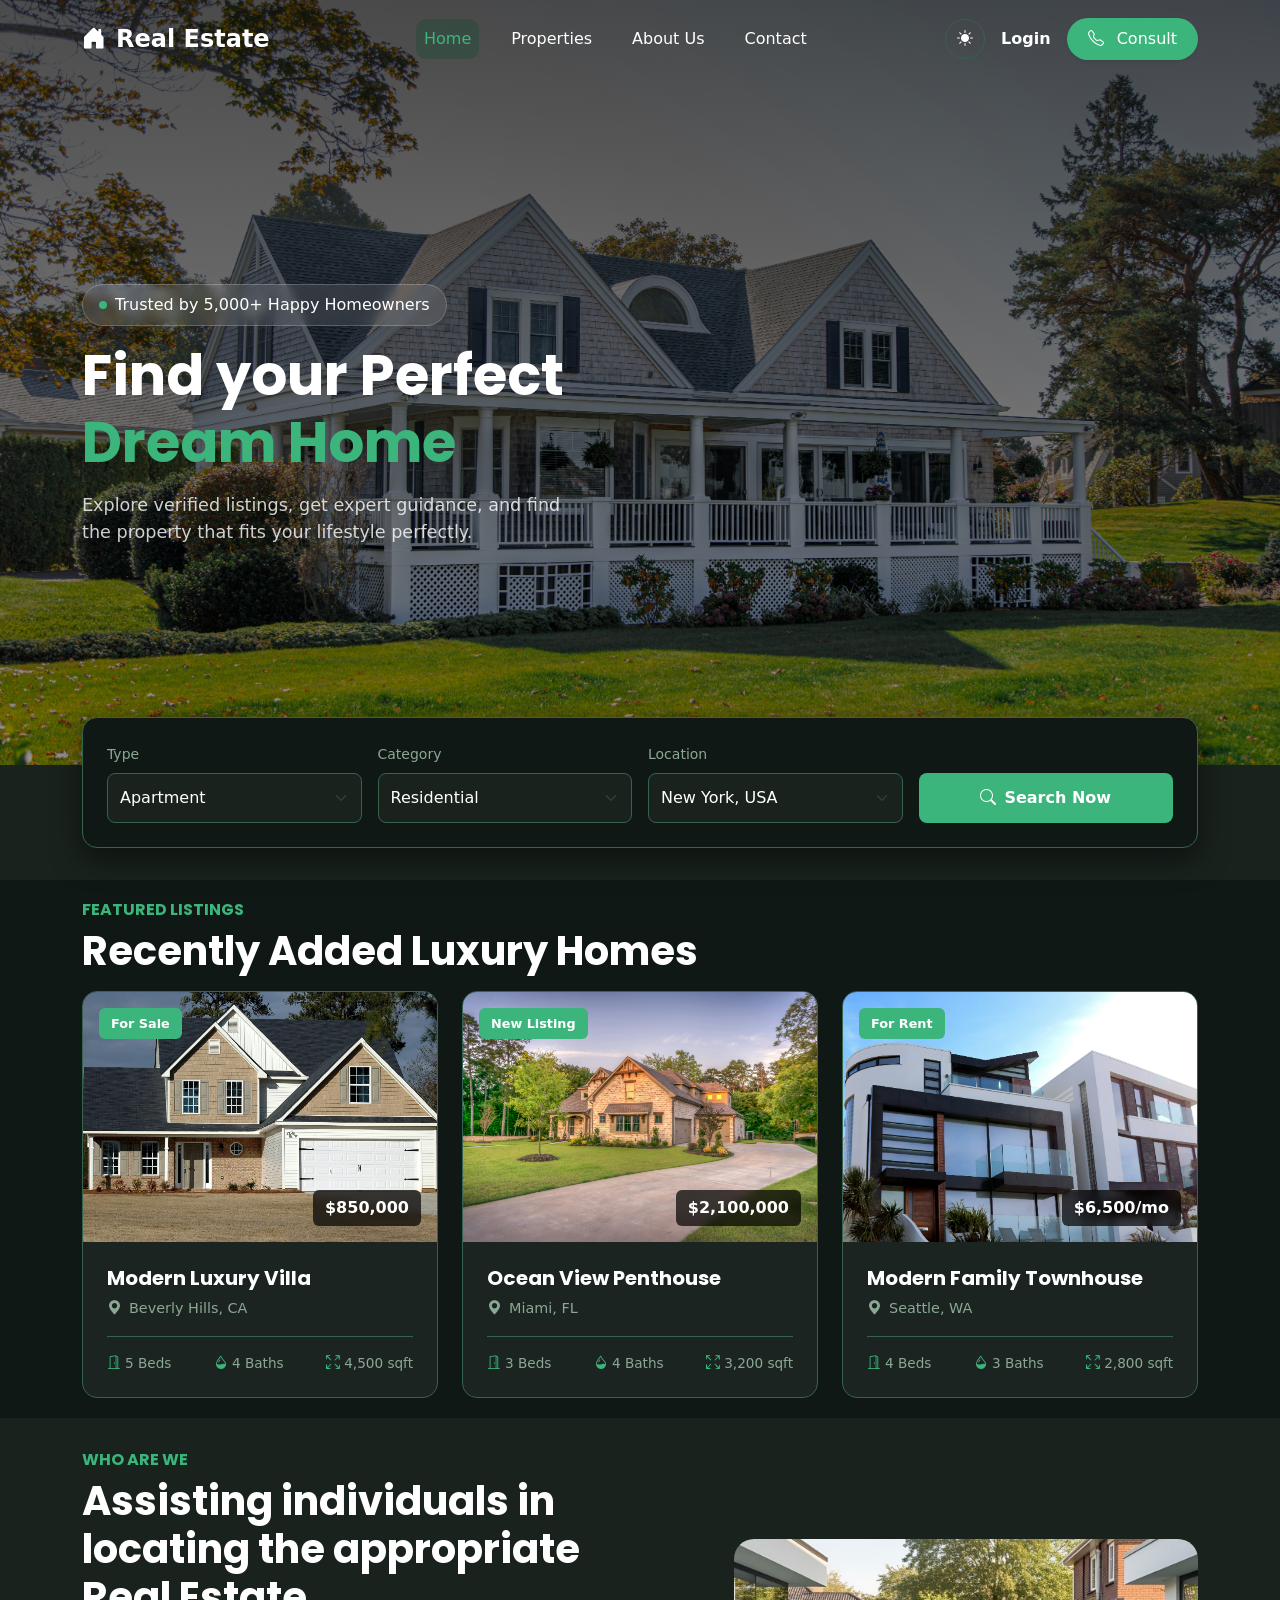
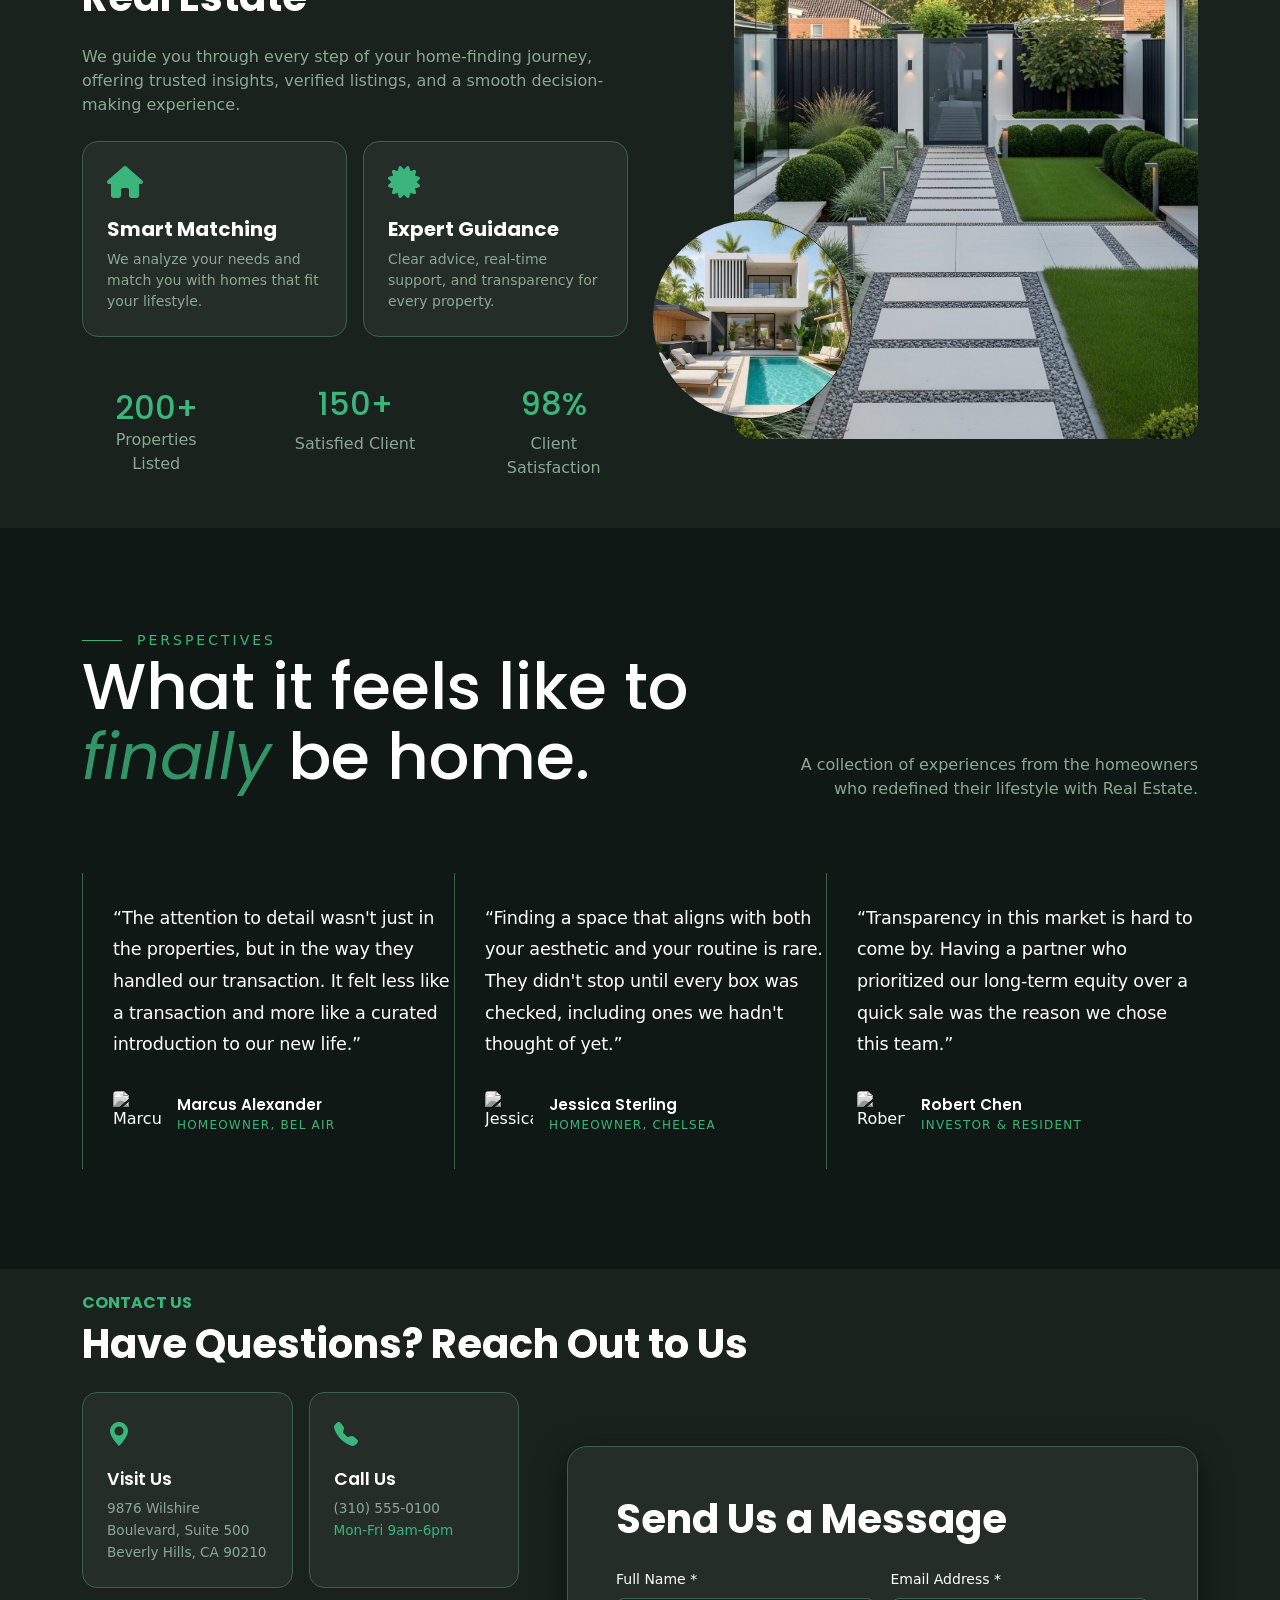
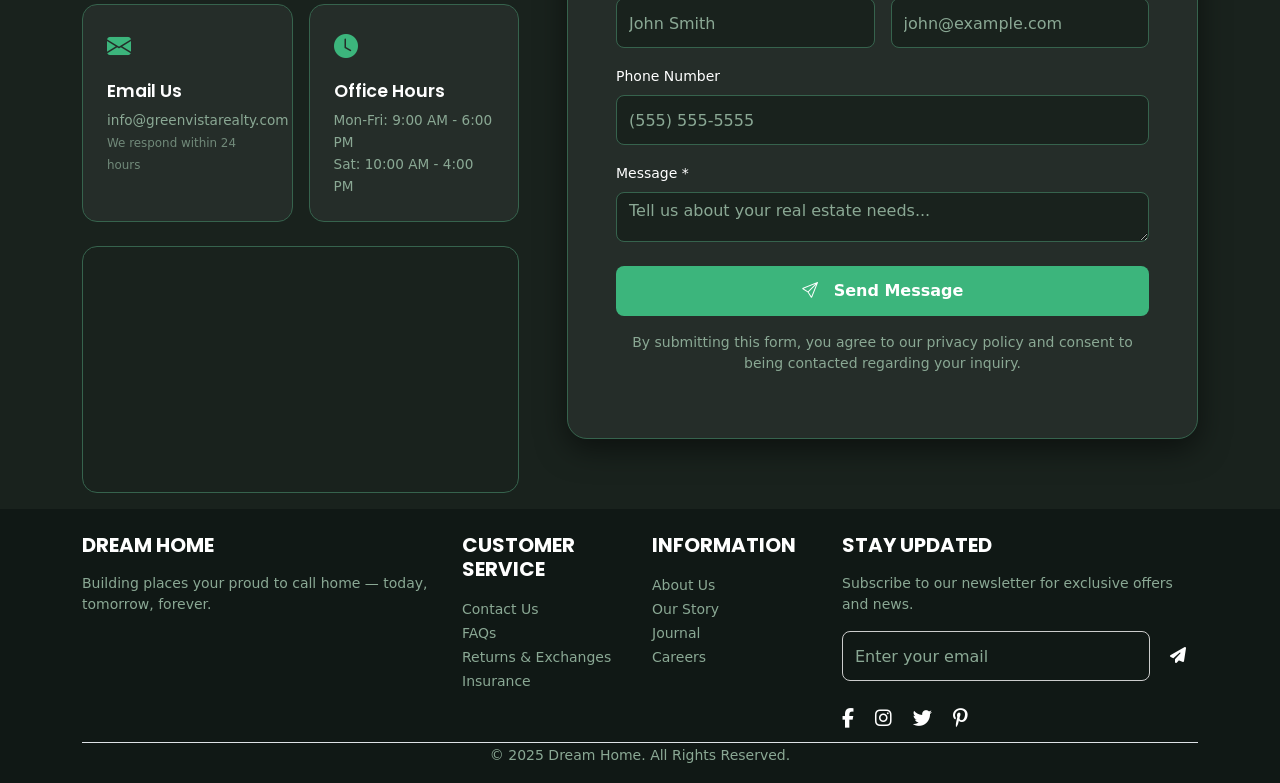
==== index.html @ 1fabff98 "Initital commit" ====
<!DOCTYPE html>
<html lang="en">

<head>
    <meta charset="UTF-8">
    <meta name="viewport" content="width=device-width, initial-scale=1.0">
    <title>Dream Home - Find Your Perfect Place</title>

    <!-- Bootstrap CSS -->
    <link href="https://cdn.jsdelivr.net/npm/bootstrap@5.3.2/dist/css/bootstrap.min.css" rel="stylesheet">
    <!-- Bootstrap Icons -->
    <link rel="stylesheet" href="https://cdn.jsdelivr.net/npm/bootstrap-icons@1.11.1/font/bootstrap-icons.css">
    <!-- Google Fonts -->
    <link href="https://fonts.googleapis.com/css2?family=Poppins:wght@300;400;500;600;700&display=swap"
        rel="stylesheet">
    <!-- Font Awesome -->
    <link rel="stylesheet" href="https://cdnjs.cloudflare.com/ajax/libs/font-awesome/6.4.0/css/all.min.css">
    <link rel="stylesheet" href="public/css/style.css">
</head>

<body data-theme="dark">

    <!-- Header / Navbar -->
    <header>
        <nav class="navbar navbar-expand-lg fixed-top" id="navbar">
            <div class="container">
                <a class="navbar-brand d-flex align-items-center" href="#">
                    <i class="bi bi-house-door-fill"></i> Real Estate
                </a>

                <!-- Mobile Toggle for Menu -->
                <button class="navbar-toggler" type="button" data-bs-toggle="collapse" data-bs-target="#navContent">
                    <span class="navbar-toggler-icon"></span>
                </button>

                <div class="collapse navbar-collapse" id="navContent">
                    <ul class="navbar-nav mx-auto mb-2 mb-lg-0 gap-lg-4">
                        <li class="nav-item"><a class="nav-link active" href="#">Home</a></li>
                        <li class="nav-item"><a class="nav-link" href="#">Properties</a></li>
                        <li class="nav-item"><a class="nav-link" href="#">About Us</a></li>
                        <li class="nav-item"><a class="nav-link" href="#">Contact</a></li>
                    </ul>

                    <div class="d-flex align-items-center gap-3 flex-column flex-lg-row mt-3 mt-lg-0">
                        <!-- Theme Toggle Button -->
                        <button class="theme-toggle-btn" id="themeToggle" title="Toggle Light/Dark Mode">
                            <i class="bi bi-sun-fill"></i>
                        </button>

                        <a href="#" class="nav-link fw-bold">Login</a>
                        <a href="#" class="btn btn-consult shadow-sm">
                            <i class="bi bi-telephone me-2"></i> Consult
                        </a>
                    </div>
                </div>
            </div>
        </nav>
    </header>

    <main>
        <!-- Hero Section -->
        <section class="hero-section">
            <div class="hero-bg"></div>
            <div class="hero-overlay"></div>

            <div class="container hero-content">
                <div class="col-lg-8">
                    <div class="trust-badge">
                        <span class="trust-dot"></span> Trusted by 5,000+ Happy Homeowners
                    </div>
                    <h1 class="hero-title mb-3">Find your Perfect <br><span>Dream Home</span></h1>
                    <p class="hero-desc">
                        Explore verified listings, get expert guidance, and find the property that fits your lifestyle
                        perfectly.
                    </p>
                </div>
            </div>
        </section>

        <!-- Search Form (Overlapping) -->
        <section class="search-container">
            <div class="container">
                <form class="hero-form" action="#">
                    <div class="row g-3 align-items-end">
                        <div class="col-12 col-md-3">
                            <label class="form-label text-muted-custom small">Type</label>
                            <select class="form-select">
                                <option selected>Apartment</option>
                                <option value="1">Villa</option>
                                <option value="2">Office</option>
                            </select>
                        </div>
                        <div class="col-12 col-md-3">
                            <label class="form-label text-muted-custom small">Category</label>
                            <select class="form-select">
                                <option selected>Residential</option>
                                <option value="1">Commercial</option>
                                <option value="2">Industrial</option>
                            </select>
                        </div>
                        <div class="col-12 col-md-3">
                            <label class="form-label text-muted-custom small">Location</label>
                            <select class="form-select">
                                <option selected>New York, USA</option>
                                <option value="1">London, UK</option>
                                <option value="2">Berlin, DE</option>
                            </select>
                        </div>
                        <div class="col-12 col-md-3">
                            <button type="button" class="btn-search">
                                <i class="bi bi-search"></i> Search Now
                            </button>
                        </div>
                    </div>
                </form>
            </div>
        </section>

        <!-- Feature Property Section (EDITED) -->
        <section class="feature-property">
            <div class="container">
                <!-- Section Header -->
                <div class="text-start mb-3">
                    <h6 class="text-primary-custom text-uppercase letter-spacing-2 fw-bold">Featured Listings</h6>
                    <h2 class="display-6 fw-bold">Recently Added Luxury Homes</h2>
                </div>
                <div class="row g-4 justify-content-center">
                    <!-- Card 1: Modern Luxury Villa (Changed to col-lg-4 col-md-6) -->
                    <div class="col-lg-4 col-md-6 fprop-card">
                        <div class="card property-card border-0">
                            <div class="card-image-wrapper">
                                <!-- Used Bootstrap positioning utilities -->
                                <span class="badge-custom position-absolute top-0 start-0 m-3">For Sale</span>
                                <span class="badge-price position-absolute bottom-0 end-0 m-3">$850,000</span>
                                <img src="public/images/feat-prop-3.jpg" alt="Modern Luxury Villa">
                            </div>

                            <div class="card-body p-4">
                                <h5 class="card-title mb-2">Modern Luxury Villa</h5>
                                <p class="card-location mb-3 d-flex align-items-center">
                                    <i class="bi bi-geo-alt-fill me-2"></i> Beverly Hills, CA
                                </p>

                                <!-- Features Row using Bootstrap Flex utilities -->
                                <div class="card-features d-flex justify-content-between pt-3 feature-border">
                                    <div class="feature-item d-flex align-items-center">
                                        <i class="bi bi-door-open"></i> 5 Beds
                                    </div>
                                    <div class="feature-item d-flex align-items-center">
                                        <i class="bi bi-droplet-half"></i> 4 Baths
                                    </div>
                                    <div class="feature-item d-flex align-items-center">
                                        <i class="bi bi-arrows-fullscreen"></i> 4,500 sqft
                                    </div>
                                </div>
                            </div>
                        </div>
                    </div>

                    <!-- Card 2: Ocean View Penthouse (New Card) -->
                    <div class="col-lg-4 col-md-6 fprop-card">
                        <div class="card property-card border-0">
                            <div class="card-image-wrapper">
                                <span class="badge-custom position-absolute top-0 start-0 m-3">New Listing</span>
                                <span class="badge-price position-absolute bottom-0 end-0 m-3">$2,100,000</span>
                                <img src="public/images/feat-prop-2.jpg" alt="Downtown Penthouse">
                            </div>

                            <div class="card-body p-4">
                                <h5 class="card-title mb-2">Ocean View Penthouse</h5>
                                <p class="card-location mb-3 d-flex align-items-center">
                                    <i class="bi bi-geo-alt-fill me-2"></i> Miami, FL
                                </p>

                                <div class="card-features d-flex justify-content-between pt-3 feature-border">
                                    <div class="feature-item d-flex align-items-center">
                                        <i class="bi bi-door-open"></i> 3 Beds
                                    </div>
                                    <div class="feature-item d-flex align-items-center">
                                        <i class="bi bi-droplet-half"></i> 4 Baths
                                    </div>
                                    <div class="feature-item d-flex align-items-center">
                                        <i class="bi bi-arrows-fullscreen"></i> 3,200 sqft
                                    </div>
                                </div>
                            </div>
                        </div>
                    </div>

                    <!-- Card 3: Modern Family Townhouse (New Card) -->
                    <div class="col-lg-4 col-md-6 fprop-card">
                        <div class="card property-card border-0">
                            <div class="card-image-wrapper">
                                <span class="badge-custom position-absolute top-0 start-0 m-3">For Rent</span>
                                <span class="badge-price position-absolute bottom-0 end-0 m-3">$6,500/mo</span>
                                <img src="public/images/feat-prop-1.jpg" alt="Townhouse">
                            </div>

                            <div class="card-body p-4">
                                <h5 class="card-title mb-2">Modern Family Townhouse</h5>
                                <p class="card-location mb-3 d-flex align-items-center">
                                    <i class="bi bi-geo-alt-fill me-2"></i> Seattle, WA
                                </p>

                                <div class="card-features d-flex justify-content-between pt-3 feature-border">
                                    <div class="feature-item d-flex align-items-center">
                                        <i class="bi bi-door-open"></i> 4 Beds
                                    </div>
                                    <div class="feature-item d-flex align-items-center">
                                        <i class="bi bi-droplet-half"></i> 3 Baths
                                    </div>
                                    <div class="feature-item d-flex align-items-center">
                                        <i class="bi bi-arrows-fullscreen"></i> 2,800 sqft
                                    </div>
                                </div>
                            </div>
                        </div>
                    </div>

                </div>
            </div>
        </section>

        <!-- About / Features Section -->
        <section class="about-section">
            <div class="container">
                <div class="row align-items-center gy-0 ">

                    <!-- Text Content -->
                    <div class="col-lg-6">
                        <h6 class="text-primary-custom text-uppercase letter-spacing-2 fw-bold">Who are we</h6>
                        <h2 class="display-6 fw-bold mb-4">Assisting individuals in locating the appropriate Real Estate
                        </h2>
                        <p class="text-muted-custom mb-4">
                            We guide you through every step of your home-finding journey, offering trusted insights,
                            verified listings, and a smooth decision-making experience.
                        </p>

                        <div class="row g-3">
                            <div class="col-md-6">
                                <div class="feature-box">
                                    <div class="icon-box"><i class="fas fa-home fa-2x"></i></div>
                                    <h5 class="fw-bold mb-2">Smart Matching</h5>
                                    <p class="small text-muted-custom mb-0">We analyze your needs and match you with
                                        homes that fit your lifestyle.</p>
                                </div>
                            </div>
                            <div class="col-md-6">
                                <div class="feature-box">
                                    <div class="icon-box"><i class="fas fa-certificate fa-2x"></i></div>
                                    <h5 class="fw-bold mb-2">Expert Guidance</h5>
                                    <p class="small text-muted-custom mb-0">Clear advice, real-time support, and
                                        transparency for every property.</p>
                                </div>
                            </div>
                        </div>
                        <div class="container">
                            <div class="row gap-0 gap-md-5 justify-content-between px-2 my-5">
                                <div class="col-3 count justify-content-center d-flex align-items-center flex-column ">
                                   <h2 class="m-0 counter counter-1" data-bs-start="0" data-bs-end="500" data-bs-sign="+">
                                        500+
                                    </h2>
                                    <span class="text-muted-custom text-center">Properties Listed</span>
                                </div>
                                <div class="col-3 count p-3 d-flex align-items-center flex-column ">
                                     <h2 class="counter" data-bs-start="0" data-bs-end="150" data-bs-sign="+">
                                        150+
                                    </h2>
                                    <span class="text-muted-custom text-center">Satisfied Client</span>
                                </div>
                                <div class="col-3 count p-3 d-flex align-items-center flex-column ">
                                    <h2  class="counter" data-bs-start="0" data-bs-end="98" data-bs-sign="%">
                                        98%
                                    </h2>
                                    <span class="text-muted-custom text-center">Client Satisfaction</span>
                                </div>

                            </div>

                        </div>
                    </div>

                    <!-- Image Composition -->
                    <div class="col-lg-6">
                        <div class="image-stack">
                            <!-- Using Unsplash placeholders -->
                            <div class="img-blob-1">
                                <img src="public/images/about-us-3.png" class="img-cover" alt="Modern House">
                            </div>
                            <div class="img-blob-2">
                                <img src="public/images/about-us-2.png" class="img-cover" alt="Real Estate Agent">
                            </div>
                        </div>
                    </div>

                </div>
            </div>
        </section>
      <section class="testimonial-section">
    <div class="container">
        <div class="row align-items-end mb-5">
            <div class="col-lg-7">
                <span class="text-uppercase small fw-medium text-primary-custom" style="letter-spacing: 3px;">
                    <span class="section-line"></span>Perspectives
                </span>
                <h2 class="editorial-title">What it feels like to <br><i style="font-weight: normal; opacity: 0.8;">finally</i> be home.</h2>
            </div>
            <div class="col-lg-5 text-lg-end">
                <p class="text-muted-custom mb-4" style="max-width: 400px; margin-left: auto;">
                    A collection of experiences from the homeowners who redefined their lifestyle with Real Estate.
                </p>
            </div>
        </div>

        <div class="row g-0">
            <div class="col-lg-4">
                <div class="sleek-card">
                    <p class="quote-content">
                        “The attention to detail wasn't just in the properties, but in the way they handled our transaction. It felt less like a transaction and more like a curated introduction to our new life.”
                    </p>
                    <div class="author-wrap">
                        <img src="https://images.unsplash.com/photo-1507003211169-0a1dd7228f2d?q=80&w=100&h=100&fit=crop" class="author-img" alt="Marcus">
                        <div>
                            <h6 class="author-name">Marcus Alexander</h6>
                            <span class="author-label">Homeowner, Bel Air</span>
                        </div>
                    </div>
                </div>
            </div>

            <div class="col-lg-4">
                <div class="sleek-card">
                    <p class="quote-content">
                        “Finding a space that aligns with both your aesthetic and your routine is rare. They didn't stop until every box was checked, including ones we hadn't thought of yet.”
                    </p>
                    <div class="author-wrap">
                        <img src="https://images.unsplash.com/photo-1494790108377-be9c29b29330?q=80&w=100&h=100&fit=crop" class="author-img" alt="Jessica">
                        <div>
                            <h6 class="author-name">Jessica Sterling</h6>
                            <span class="author-label">Homeowner, Chelsea</span>
                        </div>
                    </div>
                </div>
            </div>

            <div class="col-lg-4">
                <div class="sleek-card">
                    <p class="quote-content">
                        “Transparency in this market is hard to come by. Having a partner who prioritized our long-term equity over a quick sale was the reason we chose this team.”
                    </p>
                    <div class="author-wrap">
                        <img src="https://images.unsplash.com/photo-1599566150163-29194dcaad36?q=80&w=100&h=100&fit=crop" class="author-img" alt="Robert">
                        <div>
                            <h6 class="author-name">Robert Chen</h6>
                            <span class="author-label">Investor & Resident</span>
                        </div>
                    </div>
                </div>
            </div>
        </div>

    
    </div>
    </section>
        <section class="contact-section mb-3 p-4">

            <div class="container">
                <h6 class="text-primary-custom text-uppercase letter-spacing-2 fw-bold">Contact us</h6>
                <h2 class="display-6 fw-bold mb-4">Have Questions? Reach Out to Us</h2>
                <div class="row g-5">
                    <div class="col-lg-5">
                        <div class="row g-3">
                            <div class="col-md-6">
                                <div class="contact-info-card">
                                    <i class="bi bi-geo-alt-fill"></i>
                                    <h5>Visit Us</h5>
                                    <p>9876 Wilshire Boulevard, Suite 500<br>Beverly Hills, CA 90210</p>
                                </div>
                            </div>
                            <div class="col-md-6">
                                <div class="contact-info-card">
                                    <i class="bi bi-telephone-fill"></i>
                                    <h5>Call Us</h5>
                                    <p>(310) 555-0100<br><span class="text-primary-custom">Mon-Fri 9am-6pm</span></p>
                                </div>
                            </div>
                            <div class="col-md-6">
                                <div class="contact-info-card">
                                    <i class="bi bi-envelope-fill"></i>
                                    <h5>Email Us</h5>
                                    <p>info@greenvistarealty.com<br><span class="small opacity-75">We respond within 24
                                            hours</span></p>
                                </div>
                            </div>
                            <div class="col-md-6">
                                <div class="contact-info-card">
                                    <i class="bi bi-clock-fill"></i>
                                    <h5>Office Hours</h5>
                                    <p>Mon-Fri: 9:00 AM - 6:00 PM<br>Sat: 10:00 AM - 4:00 PM</p>
                                </div>
                            </div>
                        </div>

                        <!-- FIX: Prevent map overflow on all screens -->
                        <div class="map-wrapper mt-4">
                            <div class="ratio ratio-16x9 map-ratio">
                                <iframe
                                    src="https://www.google.com/maps/embed?pb=!1m18!1m12!1m3!1d3447.4929947820883!2d71.47017897440747!3d30.223014874834096!2m3!1f0!2f0!3f0!3m2!1i1024!2i768!4f13.1!3m3!1m2!1s0x393b33854e735d97%3A0xac35e804dff3bf59!2sDevelopers%20Point%20(Pvt)%20Ltd!5e0!3m2!1sen!2s!4v1769175404698!5m2!1sen!2s"
                                    loading="lazy" referrerpolicy="no-referrer-when-downgrade" allowfullscreen>
                                </iframe>
                            </div>
                        </div>
                    </div>

                    <div class="col-lg-7 align-self-center">
                        <div class="contact-form-wrapper p-4 p-md-5">
                            <h2 class="display-6 fw-bold mb-4">Send Us a Message</h2>
                            <form>
                                <div class="row g-3">
                                    <div class="col-md-6">
                                        <label class="form-label small">Full Name *</label>
                                        <input type="text" class="form-control" placeholder="John Smith">
                                    </div>
                                    <div class="col-md-6">
                                        <label class="form-label small">Email Address *</label>
                                        <input type="email" class="form-control" placeholder="john@example.com">
                                    </div>
                                    <div class="col-12">
                                        <label class="form-label small">Phone Number</label>
                                        <input type="tel" class="form-control" placeholder="(555) 555-5555">
                                    </div>
                                    <div class="col-12">
                                        <label class="form-label small">Message *</label>
                                        <textarea class="form-control" rows="5"
                                            placeholder="Tell us about your real estate needs..."></textarea>
                                    </div>
                                    <div class="col-12 mt-4">
                                        <button type="submit" class="btn btn-search w-100 py-3">
                                            <i class="bi bi-send me-2"></i> Send Message
                                        </button>
                                        <p class="small text-muted-custom mt-3 text-center">
                                            By submitting this form, you agree to our privacy policy and consent to
                                            being contacted regarding your inquiry.
                                        </p>
                                    </div>
                                </div>
                            </form>
                        </div>
                    </div>
                </div>
            </div>
        </section>



    </main>
    <footer class="footer pb-3">
        <div class="container">
            <div class="row g-4">
                <div class="col-lg-4">
                    <h5 class="text-uppercase fw-bold mb-3">Dream Home</h5>
                    <p class="small text-muted-custom">Building places your proud to call home — today, tomorrow,
                        forever.</p>
                </div>
                <div class="col-lg-2 col-md-4">
                    <h5 class="text-uppercase fw-bold mb-3">Customer Service</h5>
                    <ul class="list-unstyled">
                        <li><a href="#" class="text-muted-custom text-decoration-none small">Contact Us</a></li>
                        <li><a href="#" class="text-muted-custom text-decoration-none small">FAQs</a></li>
                        <li><a href="#" class="text-muted-custom text-decoration-none small">Returns & Exchanges</a>
                        </li>
                        <li><a href="#" class="text-muted-custom text-decoration-none small">Insurance</a></li>
                    </ul>
                </div>
                <div class="col-lg-2 col-md-4">
                    <h5 class="text-uppercase fw-bold mb-3">Information</h5>
                    <ul class="list-unstyled">
                        <li><a href="#" class="text-muted-custom text-decoration-none small">About Us</a></li>
                        <li><a href="#" class="text-muted-custom text-decoration-none small">Our Story</a></li>
                        <li><a href="#" class="text-muted-custom text-decoration-none small">Journal</a></li>
                        <li><a href="#" class="text-muted-custom text-decoration-none small">Careers</a></li>
                    </ul>
                </div>
                <div class="col-lg-4 col-md-4">
                    <h5 class="text-uppercase fw-bold mb-3">Stay Updated</h5>
                    <p class="small text-muted-custom">Subscribe to our newsletter for exclusive offers and news.</p>
                    <form class="newsletter-form d-flex gap-2">
                        <input type="email" class="form-control" placeholder="Enter your email" required>
                        <button type="submit" class="btn"><i class="fas fa-paper-plane"></i></button>
                    </form>
                    <div class="social-icons mt-4">
                        <a href="#" class="me-3"><i class="fab fa-facebook-f"></i></a>
                        <a href="#" class="me-3"><i class="fab fa-instagram"></i></a>
                        <a href="#" class="me-3"><i class="fab fa-twitter"></i></a>
                        <a href="#"><i class="fab fa-pinterest-p"></i></a>
                    </div>
                </div>
            </div>
            <div class="text-center  border-top mt-2">
                <span class="small text-muted-custom">&copy; 2025 Dream Home. All Rights Reserved.</span>
            </div>
        </div>
    </footer>
    <script src="public/bootstrap/js/bootstrap.bundle.min.js"></script>
</body>

</html>

</body>

<!-- JavaScript -->
<script src="https://cdn.jsdelivr.net/npm/bootstrap@5.3.2/dist/js/bootstrap.bundle.min.js"></script>
<script src="public/js/script.js"></script>
</body>

</html>
---- public/css/style.css ----
/* --- CSS VARIABLES & THEMING --- */
:root {
  /* Default (Dark Mode) Variables */
  --bg-body: #34473d;
  --bg-body: #19221d;
  --bg-nav-scroll: #101815;
  --bg-card: rgba(255, 255, 255, 0.05);
  --text-main: #ffffff;
  --text-muted: #8aa894;
  --primary: #3cb57c;
  /--primary-hover: #2a8f60;
  --border-color: #36634d;
  --form-bg: #101815;
  --form-input-bg: #19221d;
  --shadow: rgba(0, 0, 0, 0.5);
  --lightgreen: #134b3056;
  --font-family: "Poppins", sans-serif;
  --nav-color: #ffffff;
  --h1-size: 3.5rem;
  --h1-size-mobile: 2.5rem;
} /* Light Mode Variables */
[data-theme="light"] {
  --bg-body: #f4f7f6; /* --bg-nav-scroll: #ffffff; */
  --bg-card: #ffffff;
  --text-main: #19221d;
  --text-muted: #5a6e60;
  --primary: #2d8a5e; /* Darker Green for contrast on white */
  --primary-hover: #1e6341;
  --border-color: #cbd5e1;
  --form-bg: #ffffff;
  --form-input-bg: #f8f9fa;
  --shadow: rgba(0, 0, 0, 0.1);
  --nav-color: #ffffff;
  --bg-nav-scroll: #13211c;
} /* --- GLOBAL RESET & TYPOGRAPHY --- */
* {
  margin: 0;
  padding: 0;
  box-sizing: border-box;
}
body {
  /* font-family: var(--font-family); */
  background-color: var(--bg-body);
  color: var(--text-main);
  overflow-x: hidden;
  transition:
    background-color 0.3s ease,
    color 0.3s ease;
}
h1,
h2,
h3,
h4,
h5,
h6 {
  color: var(--text-main);
  font-family: var(--font-family) !important;
} /* Helper Text Colors */
h2{
  /* font-size: clamp(1.8rem, 4vw, 4rem) !important; */
}
.text-primary-custom {
  color: var(--primary);
}
.text-muted-custom {
  color: var(--text-muted);
}
.font-pop {
  font-family: var(--font-family);
} /* --- NAVBAR --- */
.navbar {
  transition: all 0.3s ease;
  padding: 1rem 0;
  z-index: 1000;
}
.navbar-brand {
  color: var(--nav-color) !important;
  font-weight: 700;
  font-size: 1.5rem;
}
.navbar-brand i {
  color: var(--nav-color);
  margin-right: 10px;
}
.nav-link {
  color: var(--nav-color) !important;
  font-weight: 500;
  transition: color 0.3s ease;
}
.nav-link:hover,
.nav-link.active {
  color: var(--primary) !important;
} /* Scrolled State */
.nav-scroll {
  background-color: var(--bg-nav-scroll);
  box-shadow: 0 2px 10px var(--shadow);
  padding: 0.5rem 0;
} /* Mobile Menu */
.navbar-toggler {
  border: none;
  background-color: var(--text-main); /* Adaptive color */
}
nav .active {
  background-color: var(--lightgreen);
  border-radius: 10px;
  color: var(
    --lightgreen
  ) !important; /* font-family: var(--fontfamily) !important; */
} /* Buttons */
.btn-consult {
  background-color: var(--primary);
  color: #fff !important;
  padding: 8px 20px;
  border-radius: 50px;
  transition: transform 0.2s;
}
.btn-consult:hover {
  transform: translateY(-2px);
  background-color: var(--primary-hover);
} /* Theme Toggle Button */
.theme-toggle-btn {
  background: transparent;
  border: 1px solid var(--border-color);
  color: var(--nav-color);
  width: 40px;
  height: 40px;
  border-radius: 50%;
  display: flex;
  align-items: center;
  justify-content: center;
  cursor: pointer;
  transition: all 0.3s ease;
}
.theme-toggle-btn:hover {
  background-color: var(--primary);
  color: white;
  border-color: var(--primary);
} /* --- HERO SECTION --- */
.hero-section {
  position: relative;
  min-height: 85vh; /* Responsive height */
  display: flex;
  flex-direction: column;
}
.hero-bg {
  position: absolute;
  top: 0;
  left: 0;
  width: 100%;
  height: 100%; /* Placeholder Image */
  background-image: url("../images/hero-bg.jpg");
  background-size: cover;
  background-position: center;
  z-index: -2;
}
.hero-overlay {
  position: absolute;
  top: 0;
  left: 0;
  width: 100%;
  height: 100%;
  background: linear-gradient(rgba(0, 0, 0, 0.7), rgba(0, 0, 0, 0.4));
  z-index: -1;
}
.hero-content {
  flex-grow: 1;
  display: flex;
  flex-direction: column;
  justify-content: center;
  padding-top: 80px; /* Space for navbar */
}
.trust-badge {
  background: rgba(255, 255, 255, 0.1);
  backdrop-filter: blur(5px);
  border: 1px solid rgba(255, 255, 255, 0.2);
  padding: 8px 16px;
  border-radius: 30px;
  display: inline-flex;
  align-items: center;
  color: #fff; /* Always white on hero image */
  margin-bottom: 1rem;
}
.trust-dot {
  width: 8px;
  height: 8px;
  background-color: var(--primary);
  border-radius: 50%;
  margin-right: 8px;
}
.hero-title {
  font-size: var(--h1-size);
  font-weight: 700;
  line-height: 1.2;
  color: #fff; /* Always white on hero image */
}
.hero-title span {
  color: var(--primary);
}
.hero-desc {
  color: rgba(255, 255, 255, 0.8);
  font-size: 1.1rem;
  max-width: 500px;
} /* --- SEARCH FORM --- */ /* Pulled up to overlap hero */
.search-container {
  position: relative;
  margin-top: -3rem; /* Overlap effect */
  z-index: 10;
  padding-bottom: 2rem;
}
.hero-form {
  background-color: var(--form-bg);
  padding: 1.5rem;
  border-radius: 15px;
  box-shadow: 0 10px 30px var(--shadow);
  border: 1px solid var(--border-color);
  transition: background-color 0.3s ease;
}
.form-select,
.form-control {
  background-color: var(--form-input-bg);
  border: 1px solid var(--border-color);
  color: var(--text-main);
  height: 50px;
  border-radius: 8px;
}
.form-select:focus,
.form-control:focus {
  background-color: var(--form-input-bg);
  color: var(--text-main);
  border-color: var(--primary);
  box-shadow: none;
}
.btn-search {
  background-color: var(--primary);
  color: white;
  height: 50px;
  width: 100%;
  border: none;
  border-radius: 8px;
  font-weight: 600;
  display: flex;
  align-items: center;
  justify-content: center;
  gap: 8px;
  transition: background-color 0.2s;
}
.btn-search:hover {
  background-color: var(--primary-hover);
} /* --- ABOUT / FEATURES SECTION --- */
.about-section {
  padding: 2rem 0 0 0;
  background-color: var(--bg-body);
}
.feature-box {
  background-color: var(--bg-card);
  border: 1px solid var(--border-color);
  border-radius: 1rem;
  padding: 1.5rem;
  height: 100%;
  transition: transform 0.3s ease;
}
.feature-box:hover {
  transform: translateY(-5px);
  border-color: var(--primary);
}
.icon-box {
  color: var(--primary);
  margin-bottom: 1rem;
} /* Image Composition */
.image-stack {
  position: relative;
  height: 500px;
  width: 100%;
}
.img-blob-1 {
  position: absolute;
  top: 0;
  right: 0;
  width: 85%;
  height: 100%;
  border-radius: 20px;
  overflow: hidden;
  z-index: 1;
}
.img-blob-2 {
  position: absolute;
  bottom: 20px;
  left: 0;
  width: 200px;
  height: 200px;
  border-radius: 50%;
  border: 1px solid var(--bg-body);
  overflow: hidden;
  z-index: 2; /* box-shadow: 0 10px 30px var(--shadow); */
}
.img-cover {
  width: 100%;
  height: 100%;
  object-fit: cover;
}
.property-card {
  /* Overriding Bootstrap .card defaults with our theme variables */
  background-color: var(--bg-card);
  border: 1px solid var(--border-color) !important; /* Use !important to ensure custom border is used */
  color: var(--text-main); /* Custom styling */
  border-radius: 15px;
  overflow: hidden;
  transition: all 0.3s ease;
  cursor: pointer;
  height: 100%; /* Ensure card fills column height */
}
.property-card:hover {
  transform: translateY(-10px);
  box-shadow: 0 15px 30px var(--shadow);
  border-color: var(--primary);
}
.card-image-wrapper {
  position: relative;
  height: 250px;
  overflow: hidden;
}
.card-image-wrapper img {
  width: 100%;
  height: 100%;
  object-fit: cover;
  transition: transform 0.5s ease;
}
.property-card:hover .card-image-wrapper img {
  transform: scale(1.1);
} /* Floating Badges */
.badge-custom {
  background-color: var(--primary);
  color: white;
  padding: 6px 12px;
  border-radius: 6px;
  font-size: 0.8rem;
  font-weight: 600;
  z-index: 2;
}
.badge-price {
  background-color: rgba(0, 0, 0, 0.7);
  color: white;
  padding: 6px 12px;
  border-radius: 6px;
  font-weight: 600;
  z-index: 2;
  backdrop-filter: blur(4px);
} /* Typography & Icons */
.card-title {
  color: var(--text-main);
  font-weight: 700;
  font-size: 1.25rem;
}
.card-location {
  color: var(--text-muted);
  font-size: 0.9rem;
}
.feature-border {
  border-top: 1px solid var(--border-color);
}
.card-features {
  color: var(--text-muted);
  font-size: 0.85rem;
}
.feature-item i {
  color: var(--primary);
  margin-right: 4px;
} /* Utility class from user provided structure */
.feature-property {
  padding: 20px 0;
}
.count {
  margin: 0 !important;
  padding: 0 !important;
  font-variant-numeric: oldstyle-nums !important ; /* or */
  font-feature-settings: "onum" !important;
}
.count h2 {
  color: var(--primary);
} 
/* --- TESTIMONIAL SECTION (FIXED) --- */
.testimonial-section {
    padding: 100px 0;
    background-color: var(--bg-body);
}

/* Editorial Header */
.editorial-title {
    font-family: var(--font-family); /* Fixed variable name */
    font-size: clamp(2.5rem, 5vw, 4rem);
    line-height: 1.1;
    margin-bottom: 2rem;
    color: var(--text-main);
}
.editorial-title i{
    color: var(--primary);
}

.section-line {
    width: 40px;
    height: 1px;
    background: var(--primary); /* Use theme primary */
    display: inline-block;
    vertical-align: middle;
    margin-right: 15px;
}

/* Sleek Card Design */
.sleek-card {
    position: relative;
    padding: 30px 0 30px 30px;
    border-left: 1px solid var(--border-color); /* Use theme border */
    height: 100%;
    transition: all 0.4s cubic-bezier(0.2, 0, 0.2, 1);
}

.sleek-card:hover {
    border-left: 2px solid var(--primary); /* Highlight with primary */
    padding-left: 35px;
    background-color: var(--bg-card); /* Subtle depth on hover */
}

.quote-content {
    font-size: 1.1rem;
    line-height: 1.8;
    font-weight: 300;
    margin-bottom: 30px;
    letter-spacing: -0.01em;
    color: var(--text-main);
}

/* Profile Area */
.author-wrap {
    display: flex;
    align-items: center;
    gap: 16px;
}

.author-img {
    width: 48px;
    height: 48px;
    border-radius: 4px;
    object-fit: cover;
    filter: grayscale(100%);
    transition: filter 0.4s ease;
}

.sleek-card:hover .author-img {
    filter: grayscale(0%);
}

.author-name {
    font-weight: 600;
    font-size: 0.95rem;
    margin: 0;
    color: var(--text-main);
}

.author-label {
    font-size: 0.75rem;
    color: var(--primary); /* Use primary for the label */
    text-transform: uppercase;
    letter-spacing: 0.1em;
    display: block;
    margin-top: 2px;
}

/* Pagination Style Dots */
.scroll-indicator {
    margin-top: 60px;
    display: flex;
    gap: 12px;
    align-items: center;
}

.dot {
    width: 6px;
    height: 6px;
    background: var(--border-color);
    border-radius: 50%;
}

.dot.active {
    background: var(--primary);
    width: 24px;
    border-radius: 10px;
}
::placeholder{
    color: var(--text-muted) !important;
}
@media (max-width: 991px) {
    .sleek-card {
        margin-bottom: 40px;
        padding-right: 20px;
    }
}
/* --- CONTACT SECTION STYLES --- */
.contact-info-card {
  background-color: var(--bg-card);
  border: 1px solid var(--border-color);
  padding: 1.5rem;
  border-radius: 15px;
  height: 100%;
  transition: all 0.3s ease;
}
.contact-info-card:hover {
  border-color: var(--primary);
  transform: translateY(-5px);
}
.contact-info-card i {
  font-size: 1.5rem;
  color: var(--primary);
  margin-bottom: 1rem;
  display: block;
}
.contact-info-card h5 {
  font-size: 1.1rem;
  font-weight: 600;
  margin-bottom: 0.5rem;
}
.contact-info-card p {
  font-size: 0.85rem;
  color: var(--text-muted);
  margin-bottom: 0;
  line-height: 1.6;
}
.contact-form-wrapper {
  background-color: var(--bg-card);
  border: 1px solid var(--border-color);
  border-radius: 20px;
  box-shadow: 0 10px 30px var(--shadow);
}
.map-wrapper {
  border: 1px solid var(--border-color);
  border-radius: 15px;
  overflow: hidden;
} /* Ensure form labels match theme */
.contact-form-wrapper .form-label {
  color: var(--text-main);
  font-weight: 500;
}

.feature-property,.testimonial-section,footer {
  background-color: var(--form-bg);
}
.newsletter-form .form-control {
  border: 1px solid #ccc;
  background-color: transparent;
}
.newsletter-form .btn {
  background-color: var(--primary-color);
  color: var(--text-light);
  border: none;
  transition: background-color 0.3s ease;
}
.newsletter-form .btn:hover {
  background-color: var(--primary);
}
.social-icons a {
  font-size: 1.2rem;
  color:white;
  transition: color 0.3s ease;
}
.social-icons a:hover {
  color: var(--primary);
} /* --- RESPONSIVE ADJUSTMENTS --- */
@media (max-width: 991px) {
  .navbar-collapse {
    background-color: var(--bg-nav-scroll);
    padding: 1rem;
    border-radius: 10px;
    margin-top: 10px;
    box-shadow: 0 4px 6px var(--shadow);
  }
  .hero-title {
    font-size: var(--h1-size-mobile);
  }
  .search-container {
    margin-top: 0;
    padding: 2rem 0;
  }
  .hero-form {
    width: 100%;
  }
  .image-stack {
    height: 400px;
    margin-top: 3rem;
  }
  .img-blob-2 {
    width: 150px;
    height: 150px;
  }
}
@media (max-width: 576px) {
  .hero-content {
    align-items: flex-start;
    text-align: left;
  }
  .hero-form {
    padding: 1rem;
  }
}
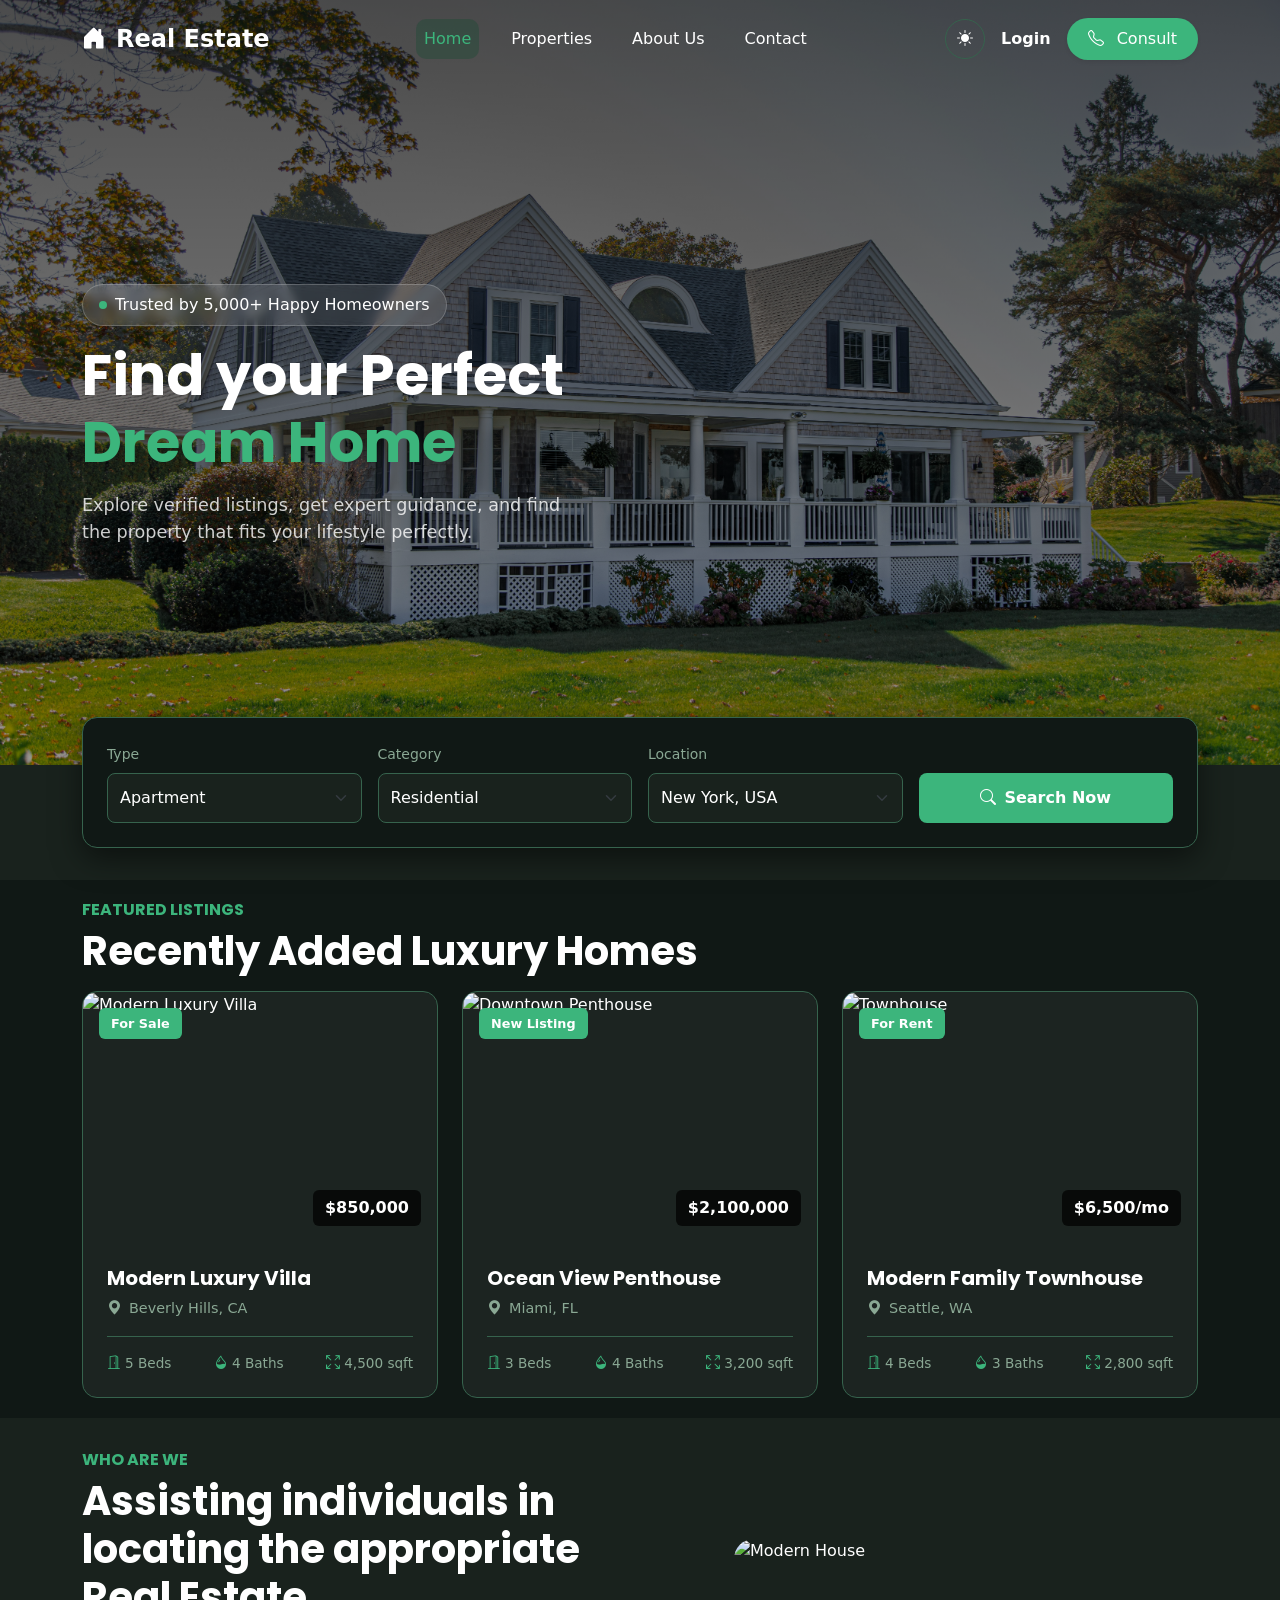
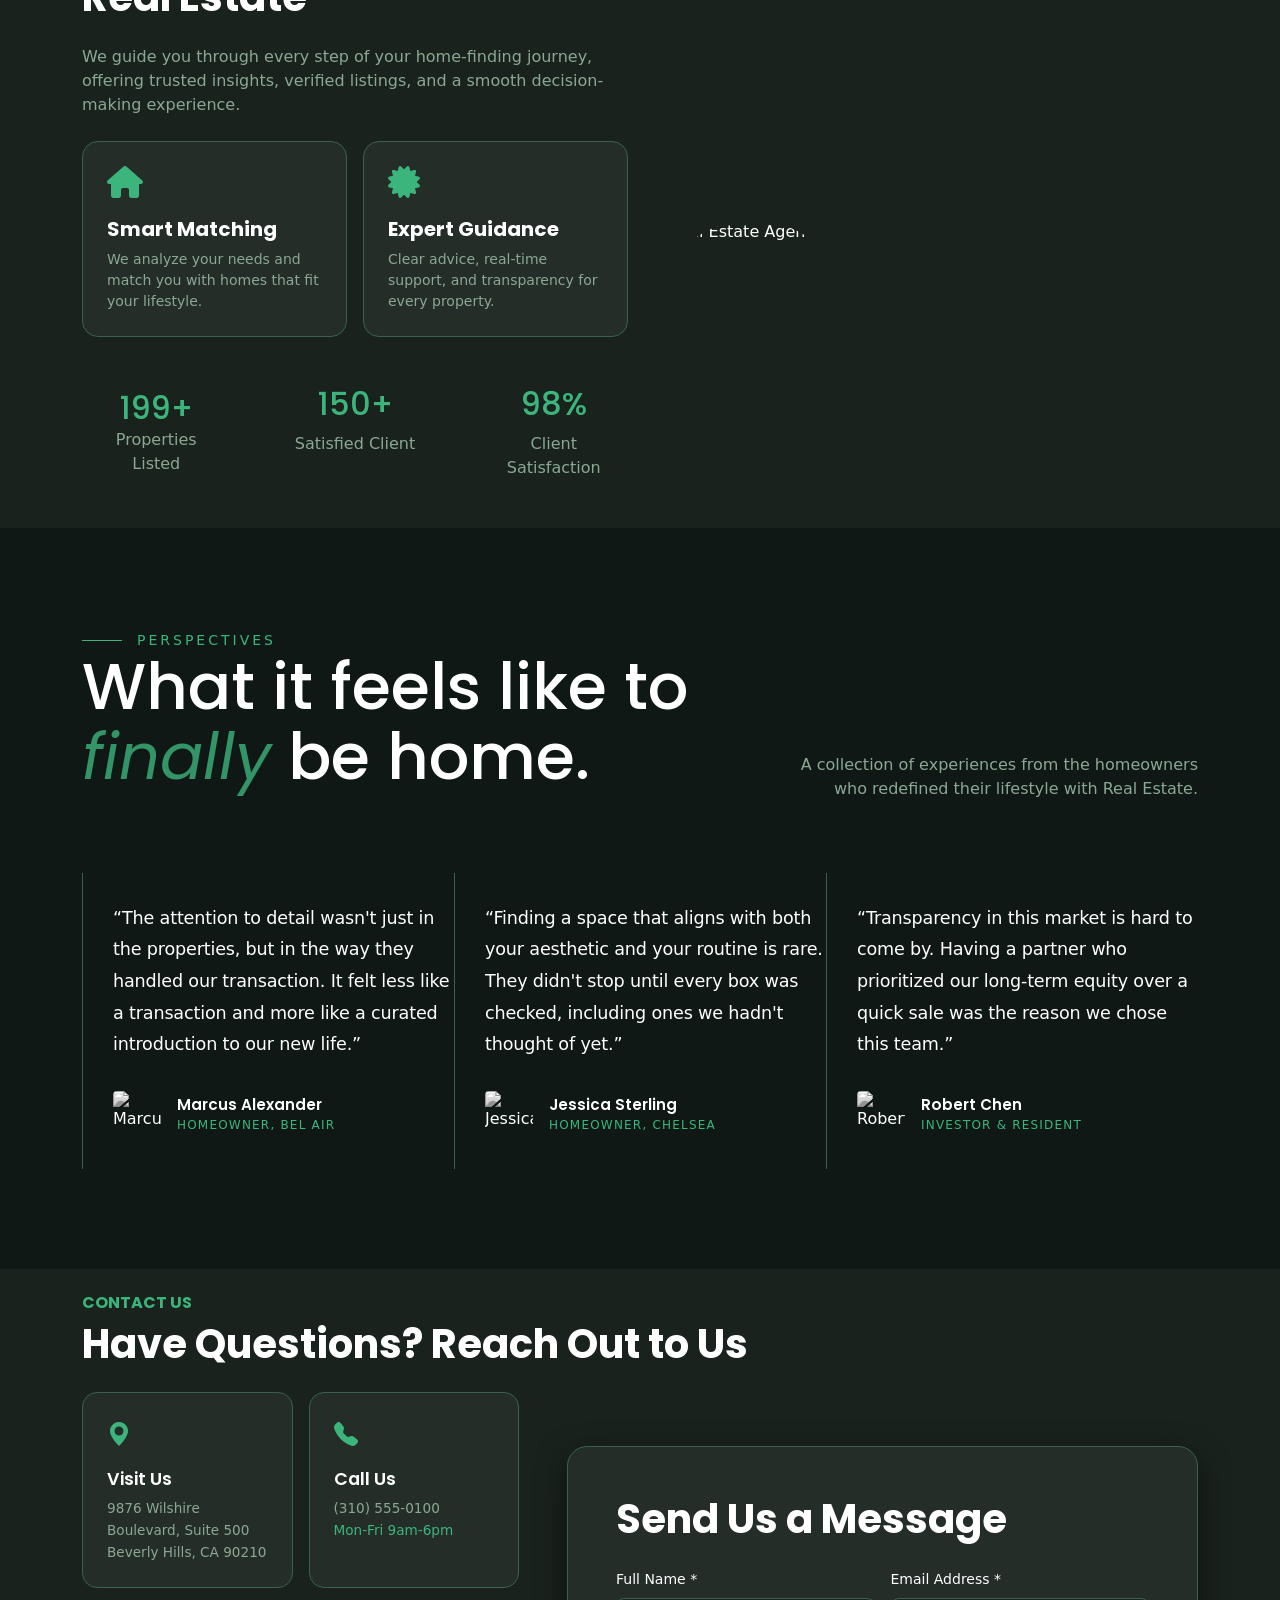
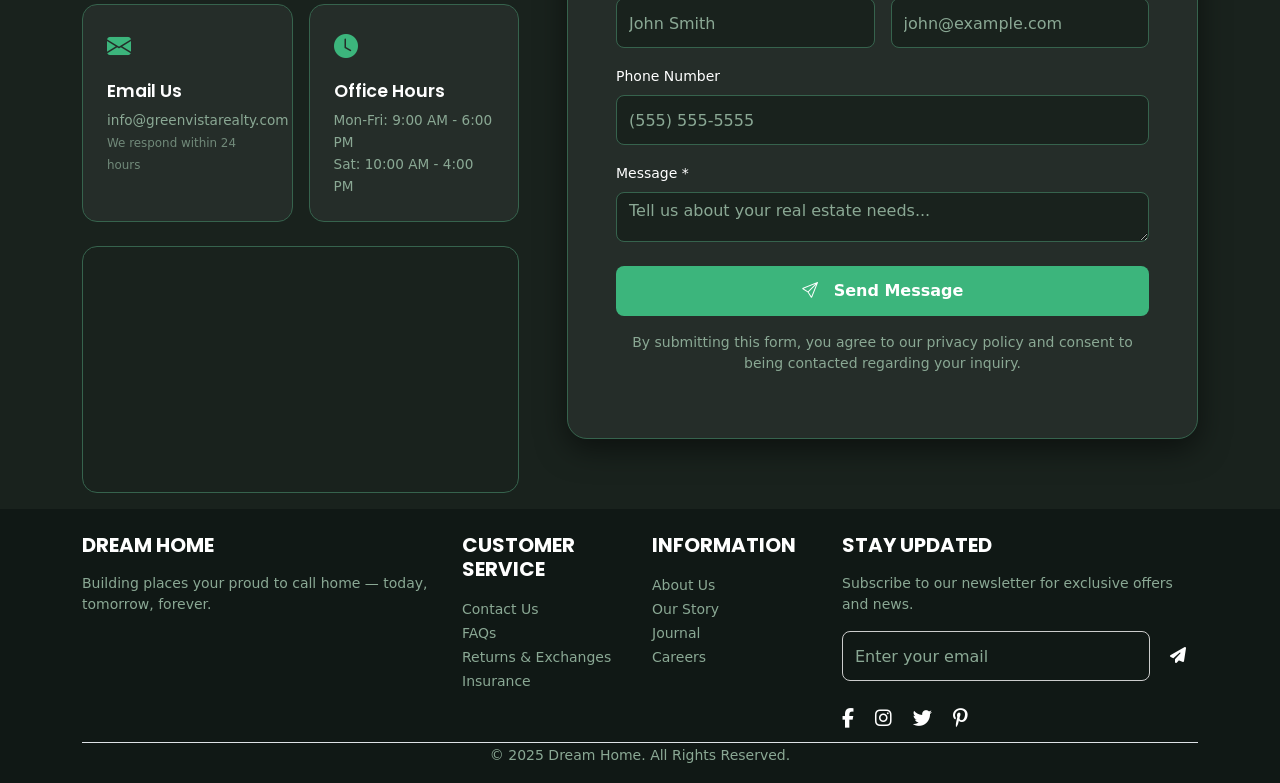
==== commit d01aa621: "Change image file extensions from .jpg to .jpeg" ====
--- a/index.html
+++ b/index.html
@@ -132,7 +132,7 @@
                                 <!-- Used Bootstrap positioning utilities -->
                                 <span class="badge-custom position-absolute top-0 start-0 m-3">For Sale</span>
                                 <span class="badge-price position-absolute bottom-0 end-0 m-3">$850,000</span>
-                                <img src="public/images/feat-prop-3.jpg" alt="Modern Luxury Villa">
+                                <img src="public/images/feat-prop-3.jpeg" alt="Modern Luxury Villa">
                             </div>
 
                             <div class="card-body p-4">
@@ -163,7 +163,7 @@
                             <div class="card-image-wrapper">
                                 <span class="badge-custom position-absolute top-0 start-0 m-3">New Listing</span>
                                 <span class="badge-price position-absolute bottom-0 end-0 m-3">$2,100,000</span>
-                                <img src="public/images/feat-prop-2.jpg" alt="Downtown Penthouse">
+                                <img src="public/images/feat-prop-2.jpeg" alt="Downtown Penthouse">
                             </div>
 
                             <div class="card-body p-4">
@@ -193,7 +193,7 @@
                             <div class="card-image-wrapper">
                                 <span class="badge-custom position-absolute top-0 start-0 m-3">For Rent</span>
                                 <span class="badge-price position-absolute bottom-0 end-0 m-3">$6,500/mo</span>
-                                <img src="public/images/feat-prop-1.jpg" alt="Townhouse">
+                                <img src="public/images/feat-prop-1.jpeg" alt="Townhouse">
                             </div>
 
                             <div class="card-body p-4">
@@ -285,10 +285,10 @@
                         <div class="image-stack">
                             <!-- Using Unsplash placeholders -->
                             <div class="img-blob-1">
-                                <img src="public/images/about-us-3.png" class="img-cover" alt="Modern House">
+                                <img src="public/images/about-us-3.jpeg" class="img-cover" alt="Modern House">
                             </div>
                             <div class="img-blob-2">
-                                <img src="public/images/about-us-2.png" class="img-cover" alt="Real Estate Agent">
+                                <img src="public/images/about-us-2.jpeg" class="img-cover" alt="Real Estate Agent">
                             </div>
                         </div>
                     </div>
@@ -513,4 +513,4 @@
 <script src="public/js/script.js"></script>
 </body>
 
-</html>+</html>
--- a/public/css/style.css
+++ b/public/css/style.css
@@ -18,13 +18,17 @@
   --nav-color: #ffffff;
   --h1-size: 3.5rem;
   --h1-size-mobile: 2.5rem;
-} /* Light Mode Variables */
+}
+
+/* Light Mode Variables */
 [data-theme="light"] {
-  --bg-body: #f4f7f6; /* --bg-nav-scroll: #ffffff; */
+  --bg-body: #f4f7f6;
+  --bg-nav-scroll: #ffffff;
   --bg-card: #ffffff;
   --text-main: #19221d;
   --text-muted: #5a6e60;
-  --primary: #2d8a5e; /* Darker Green for contrast on white */
+  --primary: #2d8a5e;
+  /* Darker Green for contrast on white */
   --primary-hover: #1e6341;
   --border-color: #cbd5e1;
   --form-bg: #ffffff;
@@ -32,12 +36,15 @@
   --shadow: rgba(0, 0, 0, 0.1);
   --nav-color: #ffffff;
   --bg-nav-scroll: #13211c;
-} /* --- GLOBAL RESET & TYPOGRAPHY --- */
+}
+
+/* --- GLOBAL RESET & TYPOGRAPHY --- */
 * {
   margin: 0;
   padding: 0;
   box-sizing: border-box;
 }
+
 body {
   /* font-family: var(--font-family); */
   background-color: var(--bg-body);
@@ -47,6 +54,7 @@
     background-color 0.3s ease,
     color 0.3s ease;
 }
+
 h1,
 h2,
 h3,
@@ -55,58 +63,73 @@
 h6 {
   color: var(--text-main);
   font-family: var(--font-family) !important;
-} /* Helper Text Colors */
-h2{
-  /* font-size: clamp(1.8rem, 4vw, 4rem) !important; */
-}
+}
+
+/* Helper Text Colors */
+
 .text-primary-custom {
   color: var(--primary);
 }
+
 .text-muted-custom {
   color: var(--text-muted);
 }
+
 .font-pop {
   font-family: var(--font-family);
-} /* --- NAVBAR --- */
+}
+
+/* --- NAVBAR --- */
 .navbar {
   transition: all 0.3s ease;
   padding: 1rem 0;
   z-index: 1000;
 }
+
 .navbar-brand {
   color: var(--nav-color) !important;
   font-weight: 700;
   font-size: 1.5rem;
 }
+
 .navbar-brand i {
   color: var(--nav-color);
   margin-right: 10px;
 }
+
 .nav-link {
   color: var(--nav-color) !important;
   font-weight: 500;
   transition: color 0.3s ease;
 }
+
 .nav-link:hover,
 .nav-link.active {
   color: var(--primary) !important;
-} /* Scrolled State */
+}
+
+/* Scrolled State */
 .nav-scroll {
   background-color: var(--bg-nav-scroll);
   box-shadow: 0 2px 10px var(--shadow);
   padding: 0.5rem 0;
-} /* Mobile Menu */
+}
+
+/* Mobile Menu */
 .navbar-toggler {
   border: none;
-  background-color: var(--text-main); /* Adaptive color */
-}
+  background-color: var(--text-main);
+  /* Adaptive color */
+}
+
 nav .active {
   background-color: var(--lightgreen);
   border-radius: 10px;
-  color: var(
-    --lightgreen
-  ) !important; /* font-family: var(--fontfamily) !important; */
-} /* Buttons */
+  color: var(--lightgreen) !important;
+  /* font-family: var(--fontfamily) !important; */
+}
+
+/* Buttons */
 .btn-consult {
   background-color: var(--primary);
   color: #fff !important;
@@ -114,10 +137,13 @@
   border-radius: 50px;
   transition: transform 0.2s;
 }
+
 .btn-consult:hover {
   transform: translateY(-2px);
   background-color: var(--primary-hover);
-} /* Theme Toggle Button */
+}
+
+/* Theme Toggle Button */
 .theme-toggle-btn {
   background: transparent;
   border: 1px solid var(--border-color);
@@ -131,28 +157,35 @@
   cursor: pointer;
   transition: all 0.3s ease;
 }
+
 .theme-toggle-btn:hover {
   background-color: var(--primary);
   color: white;
   border-color: var(--primary);
-} /* --- HERO SECTION --- */
+}
+
+/* --- HERO SECTION --- */
 .hero-section {
   position: relative;
-  min-height: 85vh; /* Responsive height */
+  min-height: 85vh;
+  /* Responsive height */
   display: flex;
   flex-direction: column;
 }
+
 .hero-bg {
   position: absolute;
   top: 0;
   left: 0;
   width: 100%;
-  height: 100%; /* Placeholder Image */
+  height: 100%;
+  /* Placeholder Image */
   background-image: url("../images/hero-bg.jpg");
   background-size: cover;
   background-position: center;
   z-index: -2;
 }
+
 .hero-overlay {
   position: absolute;
   top: 0;
@@ -162,13 +195,16 @@
   background: linear-gradient(rgba(0, 0, 0, 0.7), rgba(0, 0, 0, 0.4));
   z-index: -1;
 }
+
 .hero-content {
   flex-grow: 1;
   display: flex;
   flex-direction: column;
   justify-content: center;
-  padding-top: 80px; /* Space for navbar */
-}
+  padding-top: 80px;
+  /* Space for navbar */
+}
+
 .trust-badge {
   background: rgba(255, 255, 255, 0.1);
   backdrop-filter: blur(5px);
@@ -177,9 +213,11 @@
   border-radius: 30px;
   display: inline-flex;
   align-items: center;
-  color: #fff; /* Always white on hero image */
+  color: #fff;
+  /* Always white on hero image */
   margin-bottom: 1rem;
 }
+
 .trust-dot {
   width: 8px;
   height: 8px;
@@ -187,26 +225,35 @@
   border-radius: 50%;
   margin-right: 8px;
 }
+
 .hero-title {
   font-size: var(--h1-size);
   font-weight: 700;
   line-height: 1.2;
-  color: #fff; /* Always white on hero image */
-}
+  color: #fff;
+  /* Always white on hero image */
+}
+
 .hero-title span {
   color: var(--primary);
 }
+
 .hero-desc {
   color: rgba(255, 255, 255, 0.8);
   font-size: 1.1rem;
   max-width: 500px;
-} /* --- SEARCH FORM --- */ /* Pulled up to overlap hero */
+}
+
+/* --- SEARCH FORM --- */
+/* Pulled up to overlap hero */
 .search-container {
   position: relative;
-  margin-top: -3rem; /* Overlap effect */
+  margin-top: -3rem;
+  /* Overlap effect */
   z-index: 10;
   padding-bottom: 2rem;
 }
+
 .hero-form {
   background-color: var(--form-bg);
   padding: 1.5rem;
@@ -215,6 +262,7 @@
   border: 1px solid var(--border-color);
   transition: background-color 0.3s ease;
 }
+
 .form-select,
 .form-control {
   background-color: var(--form-input-bg);
@@ -223,6 +271,7 @@
   height: 50px;
   border-radius: 8px;
 }
+
 .form-select:focus,
 .form-control:focus {
   background-color: var(--form-input-bg);
@@ -230,6 +279,7 @@
   border-color: var(--primary);
   box-shadow: none;
 }
+
 .btn-search {
   background-color: var(--primary);
   color: white;
@@ -244,13 +294,17 @@
   gap: 8px;
   transition: background-color 0.2s;
 }
+
 .btn-search:hover {
   background-color: var(--primary-hover);
-} /* --- ABOUT / FEATURES SECTION --- */
+}
+
+/* --- ABOUT / FEATURES SECTION --- */
 .about-section {
   padding: 2rem 0 0 0;
   background-color: var(--bg-body);
 }
+
 .feature-box {
   background-color: var(--bg-card);
   border: 1px solid var(--border-color);
@@ -259,19 +313,24 @@
   height: 100%;
   transition: transform 0.3s ease;
 }
+
 .feature-box:hover {
   transform: translateY(-5px);
   border-color: var(--primary);
 }
+
 .icon-box {
   color: var(--primary);
   margin-bottom: 1rem;
-} /* Image Composition */
+}
+
+/* Image Composition */
 .image-stack {
   position: relative;
   height: 500px;
   width: 100%;
 }
+
 .img-blob-1 {
   position: absolute;
   top: 0;
@@ -282,6 +341,7 @@
   overflow: hidden;
   z-index: 1;
 }
+
 .img-blob-2 {
   position: absolute;
   bottom: 20px;
@@ -291,43 +351,55 @@
   border-radius: 50%;
   border: 1px solid var(--bg-body);
   overflow: hidden;
-  z-index: 2; /* box-shadow: 0 10px 30px var(--shadow); */
-}
+  z-index: 2;
+  /* box-shadow: 0 10px 30px var(--shadow); */
+}
+
 .img-cover {
   width: 100%;
   height: 100%;
   object-fit: cover;
 }
+
 .property-card {
   /* Overriding Bootstrap .card defaults with our theme variables */
   background-color: var(--bg-card);
-  border: 1px solid var(--border-color) !important; /* Use !important to ensure custom border is used */
-  color: var(--text-main); /* Custom styling */
+  border: 1px solid var(--border-color) !important;
+  /* Use !important to ensure custom border is used */
+  color: var(--text-main);
+  /* Custom styling */
   border-radius: 15px;
   overflow: hidden;
   transition: all 0.3s ease;
   cursor: pointer;
-  height: 100%; /* Ensure card fills column height */
-}
+  height: 100%;
+  /* Ensure card fills column height */
+}
+
 .property-card:hover {
   transform: translateY(-10px);
   box-shadow: 0 15px 30px var(--shadow);
   border-color: var(--primary);
 }
+
 .card-image-wrapper {
   position: relative;
   height: 250px;
   overflow: hidden;
 }
+
 .card-image-wrapper img {
   width: 100%;
   height: 100%;
   object-fit: cover;
   transition: transform 0.5s ease;
 }
+
 .property-card:hover .card-image-wrapper img {
   transform: scale(1.1);
-} /* Floating Badges */
+}
+
+/* Floating Badges */
 .badge-custom {
   background-color: var(--primary);
   color: white;
@@ -337,6 +409,7 @@
   font-weight: 600;
   z-index: 2;
 }
+
 .badge-price {
   background-color: rgba(0, 0, 0, 0.7);
   color: white;
@@ -345,155 +418,177 @@
   font-weight: 600;
   z-index: 2;
   backdrop-filter: blur(4px);
-} /* Typography & Icons */
+}
+
+/* Typography & Icons */
 .card-title {
   color: var(--text-main);
   font-weight: 700;
   font-size: 1.25rem;
 }
+
 .card-location {
   color: var(--text-muted);
   font-size: 0.9rem;
 }
+
 .feature-border {
   border-top: 1px solid var(--border-color);
 }
+
 .card-features {
   color: var(--text-muted);
   font-size: 0.85rem;
 }
+
 .feature-item i {
   color: var(--primary);
   margin-right: 4px;
-} /* Utility class from user provided structure */
+}
+
+/* Utility class from user provided structure */
 .feature-property {
   padding: 20px 0;
 }
+
 .count {
   margin: 0 !important;
   padding: 0 !important;
-  font-variant-numeric: oldstyle-nums !important ; /* or */
+  font-variant-numeric: oldstyle-nums !important;
+  /* or */
   font-feature-settings: "onum" !important;
 }
+
 .count h2 {
   color: var(--primary);
-} 
+}
+
 /* --- TESTIMONIAL SECTION (FIXED) --- */
 .testimonial-section {
-    padding: 100px 0;
-    background-color: var(--bg-body);
+  padding: 100px 0;
+  background-color: var(--bg-body);
 }
 
 /* Editorial Header */
 .editorial-title {
-    font-family: var(--font-family); /* Fixed variable name */
-    font-size: clamp(2.5rem, 5vw, 4rem);
-    line-height: 1.1;
-    margin-bottom: 2rem;
-    color: var(--text-main);
-}
-.editorial-title i{
-    color: var(--primary);
+  font-family: var(--font-family);
+  /* Fixed variable name */
+  font-size: clamp(2.5rem, 5vw, 4rem);
+  line-height: 1.1;
+  margin-bottom: 2rem;
+  color: var(--text-main);
+}
+
+.editorial-title i {
+  color: var(--primary);
 }
 
 .section-line {
-    width: 40px;
-    height: 1px;
-    background: var(--primary); /* Use theme primary */
-    display: inline-block;
-    vertical-align: middle;
-    margin-right: 15px;
+  width: 40px;
+  height: 1px;
+  background: var(--primary);
+  /* Use theme primary */
+  display: inline-block;
+  vertical-align: middle;
+  margin-right: 15px;
 }
 
 /* Sleek Card Design */
 .sleek-card {
-    position: relative;
-    padding: 30px 0 30px 30px;
-    border-left: 1px solid var(--border-color); /* Use theme border */
-    height: 100%;
-    transition: all 0.4s cubic-bezier(0.2, 0, 0.2, 1);
+  position: relative;
+  padding: 30px 0 30px 30px;
+  border-left: 1px solid var(--border-color);
+  /* Use theme border */
+  height: 100%;
+  transition: all 0.4s cubic-bezier(0.2, 0, 0.2, 1);
 }
 
 .sleek-card:hover {
-    border-left: 2px solid var(--primary); /* Highlight with primary */
-    padding-left: 35px;
-    background-color: var(--bg-card); /* Subtle depth on hover */
+  border-left: 2px solid var(--primary);
+  /* Highlight with primary */
+  padding-left: 35px;
+  background-color: var(--bg-card);
+  /* Subtle depth on hover */
 }
 
 .quote-content {
-    font-size: 1.1rem;
-    line-height: 1.8;
-    font-weight: 300;
-    margin-bottom: 30px;
-    letter-spacing: -0.01em;
-    color: var(--text-main);
+  font-size: 1.1rem;
+  line-height: 1.8;
+  font-weight: 300;
+  margin-bottom: 30px;
+  letter-spacing: -0.01em;
+  color: var(--text-main);
 }
 
 /* Profile Area */
 .author-wrap {
-    display: flex;
-    align-items: center;
-    gap: 16px;
+  display: flex;
+  align-items: center;
+  gap: 16px;
 }
 
 .author-img {
-    width: 48px;
-    height: 48px;
-    border-radius: 4px;
-    object-fit: cover;
-    filter: grayscale(100%);
-    transition: filter 0.4s ease;
+  width: 48px;
+  height: 48px;
+  border-radius: 4px;
+  object-fit: cover;
+  filter: grayscale(100%);
+  transition: filter 0.4s ease;
 }
 
 .sleek-card:hover .author-img {
-    filter: grayscale(0%);
+  filter: grayscale(0%);
 }
 
 .author-name {
-    font-weight: 600;
-    font-size: 0.95rem;
-    margin: 0;
-    color: var(--text-main);
+  font-weight: 600;
+  font-size: 0.95rem;
+  margin: 0;
+  color: var(--text-main);
 }
 
 .author-label {
-    font-size: 0.75rem;
-    color: var(--primary); /* Use primary for the label */
-    text-transform: uppercase;
-    letter-spacing: 0.1em;
-    display: block;
-    margin-top: 2px;
+  font-size: 0.75rem;
+  color: var(--primary);
+  /* Use primary for the label */
+  text-transform: uppercase;
+  letter-spacing: 0.1em;
+  display: block;
+  margin-top: 2px;
 }
 
 /* Pagination Style Dots */
 .scroll-indicator {
-    margin-top: 60px;
-    display: flex;
-    gap: 12px;
-    align-items: center;
+  margin-top: 60px;
+  display: flex;
+  gap: 12px;
+  align-items: center;
 }
 
 .dot {
-    width: 6px;
-    height: 6px;
-    background: var(--border-color);
-    border-radius: 50%;
+  width: 6px;
+  height: 6px;
+  background: var(--border-color);
+  border-radius: 50%;
 }
 
 .dot.active {
-    background: var(--primary);
-    width: 24px;
-    border-radius: 10px;
-}
-::placeholder{
-    color: var(--text-muted) !important;
-}
+  background: var(--primary);
+  width: 24px;
+  border-radius: 10px;
+}
+
+::placeholder {
+  color: var(--text-muted) !important;
+}
+
 @media (max-width: 991px) {
-    .sleek-card {
-        margin-bottom: 40px;
-        padding-right: 20px;
-    }
-}
+  .sleek-card {
+    margin-bottom: 40px;
+    padding-right: 20px;
+  }
+}
+
 /* --- CONTACT SECTION STYLES --- */
 .contact-info-card {
   background-color: var(--bg-card);
@@ -503,67 +598,84 @@
   height: 100%;
   transition: all 0.3s ease;
 }
+
 .contact-info-card:hover {
   border-color: var(--primary);
   transform: translateY(-5px);
 }
+
 .contact-info-card i {
   font-size: 1.5rem;
   color: var(--primary);
   margin-bottom: 1rem;
   display: block;
 }
+
 .contact-info-card h5 {
   font-size: 1.1rem;
   font-weight: 600;
   margin-bottom: 0.5rem;
 }
+
 .contact-info-card p {
   font-size: 0.85rem;
   color: var(--text-muted);
   margin-bottom: 0;
   line-height: 1.6;
 }
+
 .contact-form-wrapper {
   background-color: var(--bg-card);
   border: 1px solid var(--border-color);
   border-radius: 20px;
   box-shadow: 0 10px 30px var(--shadow);
 }
+
 .map-wrapper {
   border: 1px solid var(--border-color);
   border-radius: 15px;
   overflow: hidden;
-} /* Ensure form labels match theme */
+}
+
+/* Ensure form labels match theme */
 .contact-form-wrapper .form-label {
   color: var(--text-main);
   font-weight: 500;
 }
 
-.feature-property,.testimonial-section,footer {
+.feature-property,
+.testimonial-section,
+footer {
   background-color: var(--form-bg);
 }
+
 .newsletter-form .form-control {
   border: 1px solid #ccc;
   background-color: transparent;
 }
+
 .newsletter-form .btn {
   background-color: var(--primary-color);
   color: var(--text-light);
   border: none;
   transition: background-color 0.3s ease;
 }
+
 .newsletter-form .btn:hover {
   background-color: var(--primary);
 }
+
 .social-icons a {
   font-size: 1.2rem;
-  color:white;
+  color: white;
   transition: color 0.3s ease;
 }
+
 .social-icons a:hover {
   color: var(--primary);
-} /* --- RESPONSIVE ADJUSTMENTS --- */
+}
+
+/* --- RESPONSIVE ADJUSTMENTS --- */
 @media (max-width: 991px) {
   .navbar-collapse {
     background-color: var(--bg-nav-scroll);
@@ -572,30 +684,37 @@
     margin-top: 10px;
     box-shadow: 0 4px 6px var(--shadow);
   }
+
   .hero-title {
     font-size: var(--h1-size-mobile);
   }
+
   .search-container {
     margin-top: 0;
     padding: 2rem 0;
   }
+
   .hero-form {
     width: 100%;
   }
+
   .image-stack {
     height: 400px;
     margin-top: 3rem;
   }
+
   .img-blob-2 {
     width: 150px;
     height: 150px;
   }
 }
+
 @media (max-width: 576px) {
   .hero-content {
     align-items: flex-start;
     text-align: left;
   }
+
   .hero-form {
     padding: 1rem;
   }
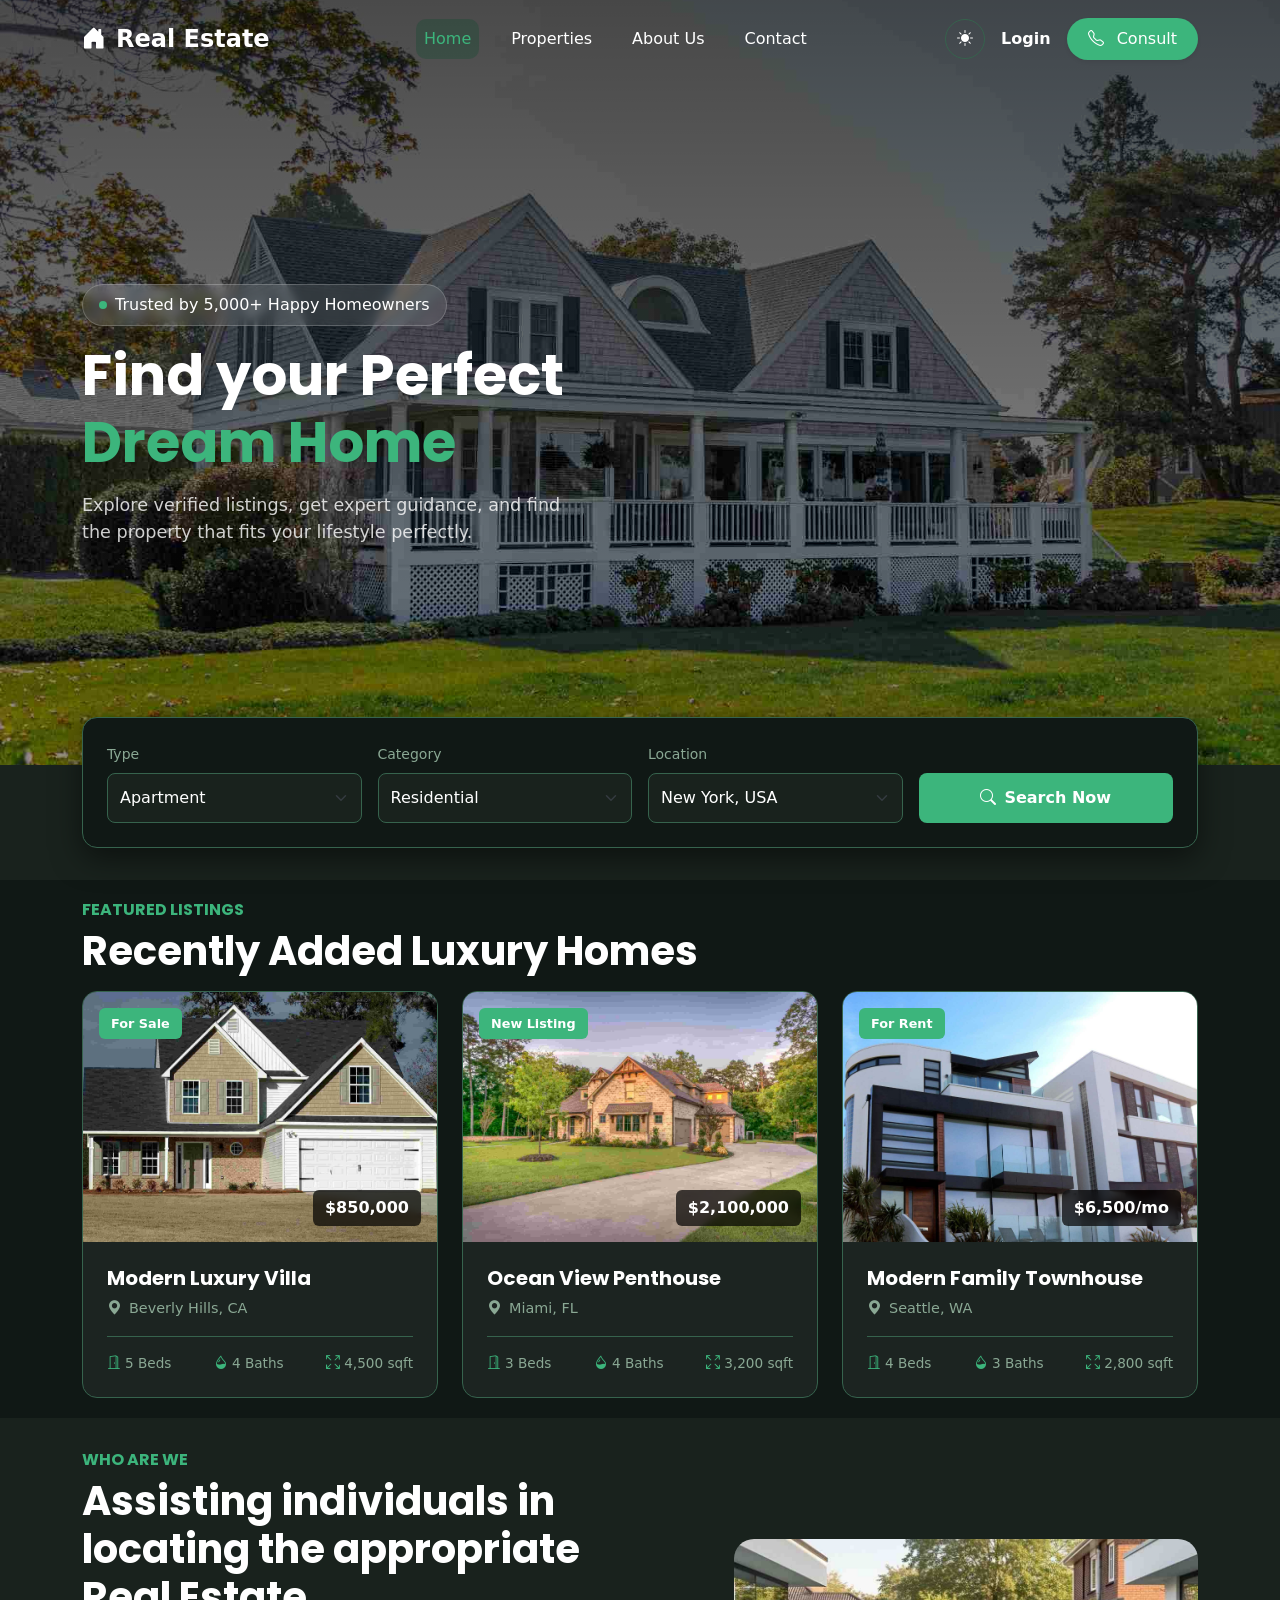
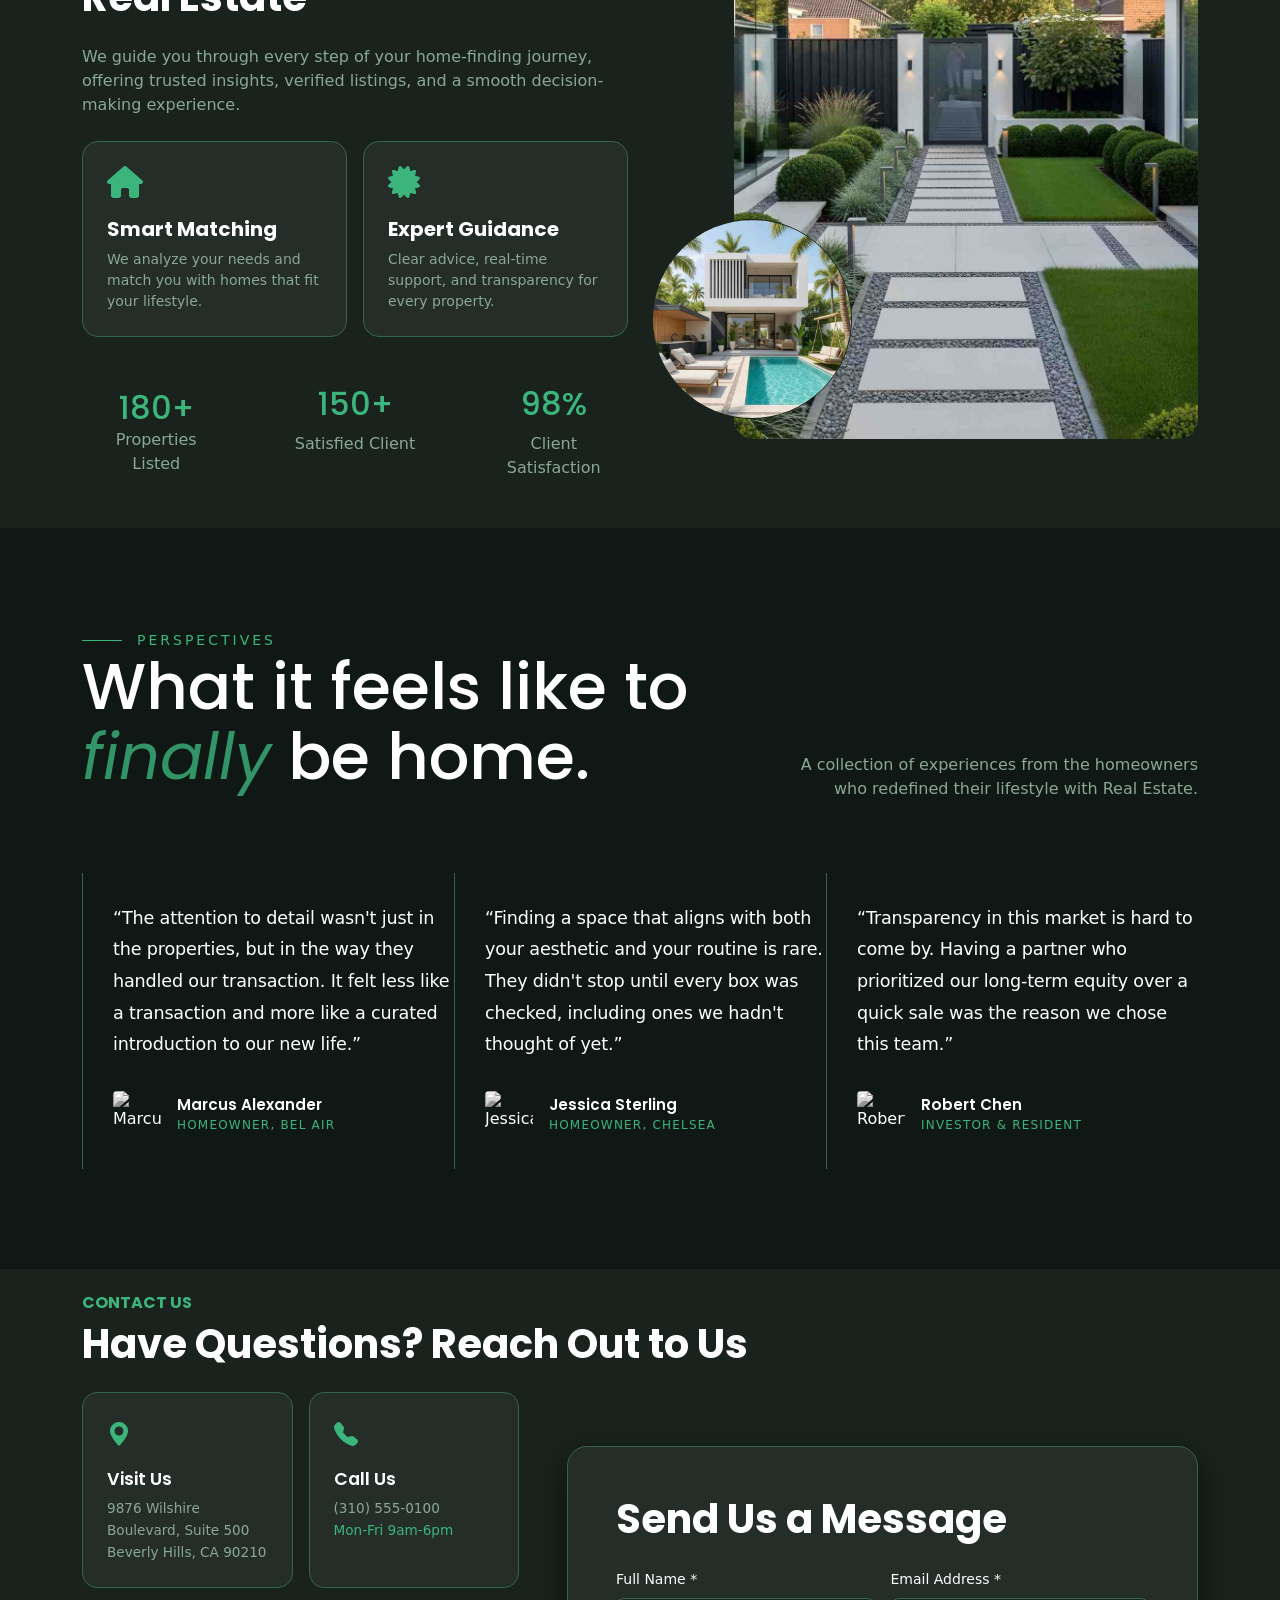
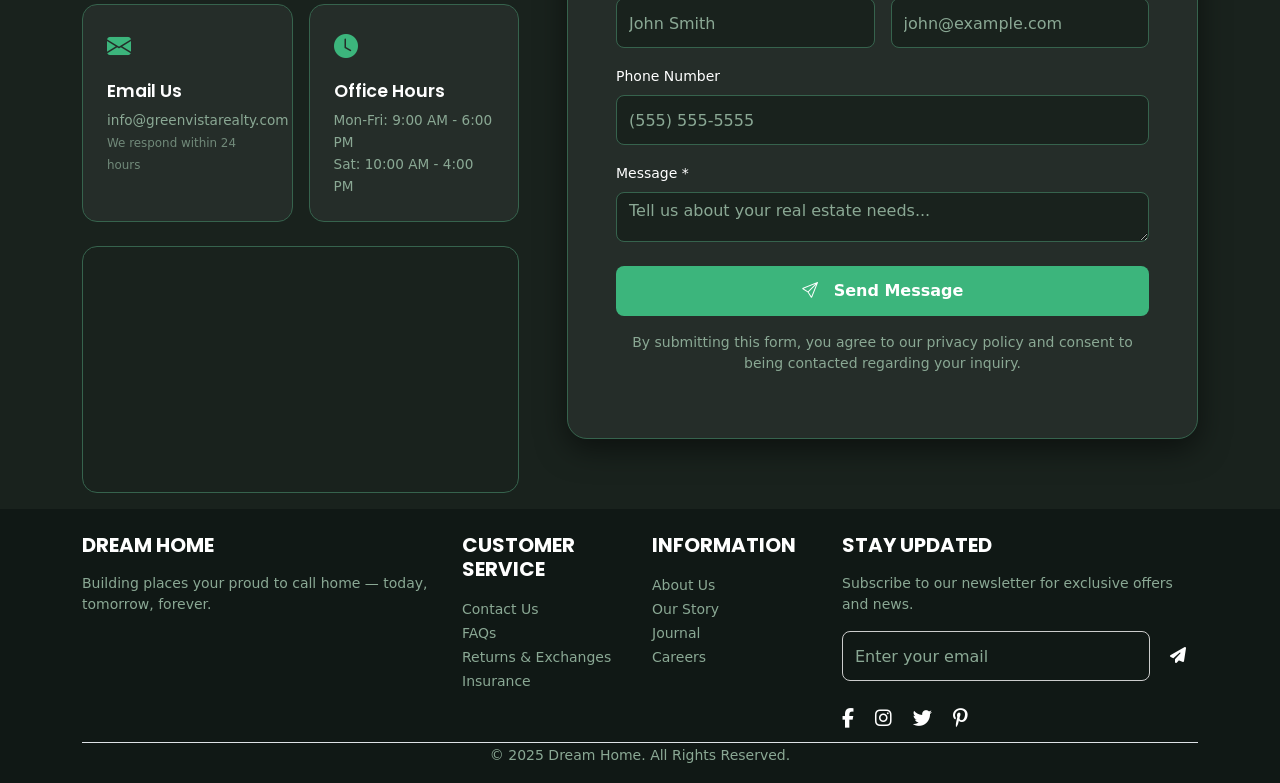
==== commit 24862dc8: "update" ====
--- a/index.html
+++ b/index.html
@@ -19,6 +19,11 @@
 </head>
 
 <body data-theme="dark">
+      <div class="loader">
+            <div class="spinner-border" role="status">
+                <span class="visually-hidden">Loading...</span>
+            </div>
+        </div>
 
     <!-- Header / Navbar -->
     <header>
@@ -257,19 +262,20 @@
                         <div class="container">
                             <div class="row gap-0 gap-md-5 justify-content-between px-2 my-5">
                                 <div class="col-3 count justify-content-center d-flex align-items-center flex-column ">
-                                   <h2 class="m-0 counter counter-1" data-bs-start="0" data-bs-end="500" data-bs-sign="+">
+                                    <h2 class="m-0 counter counter-1" data-bs-start="0" data-bs-end="500"
+                                        data-bs-sign="+">
                                         500+
                                     </h2>
                                     <span class="text-muted-custom text-center">Properties Listed</span>
                                 </div>
                                 <div class="col-3 count p-3 d-flex align-items-center flex-column ">
-                                     <h2 class="counter" data-bs-start="0" data-bs-end="150" data-bs-sign="+">
+                                    <h2 class="counter" data-bs-start="0" data-bs-end="150" data-bs-sign="+">
                                         150+
                                     </h2>
                                     <span class="text-muted-custom text-center">Satisfied Client</span>
                                 </div>
                                 <div class="col-3 count p-3 d-flex align-items-center flex-column ">
-                                    <h2  class="counter" data-bs-start="0" data-bs-end="98" data-bs-sign="%">
+                                    <h2 class="counter" data-bs-start="0" data-bs-end="98" data-bs-sign="%">
                                         98%
                                     </h2>
                                     <span class="text-muted-custom text-center">Client Satisfaction</span>
@@ -296,72 +302,83 @@
                 </div>
             </div>
         </section>
-      <section class="testimonial-section">
-    <div class="container">
-        <div class="row align-items-end mb-5">
-            <div class="col-lg-7">
-                <span class="text-uppercase small fw-medium text-primary-custom" style="letter-spacing: 3px;">
-                    <span class="section-line"></span>Perspectives
-                </span>
-                <h2 class="editorial-title">What it feels like to <br><i style="font-weight: normal; opacity: 0.8;">finally</i> be home.</h2>
-            </div>
-            <div class="col-lg-5 text-lg-end">
-                <p class="text-muted-custom mb-4" style="max-width: 400px; margin-left: auto;">
-                    A collection of experiences from the homeowners who redefined their lifestyle with Real Estate.
-                </p>
-            </div>
-        </div>
-
-        <div class="row g-0">
-            <div class="col-lg-4">
-                <div class="sleek-card">
-                    <p class="quote-content">
-                        “The attention to detail wasn't just in the properties, but in the way they handled our transaction. It felt less like a transaction and more like a curated introduction to our new life.”
-                    </p>
-                    <div class="author-wrap">
-                        <img src="https://images.unsplash.com/photo-1507003211169-0a1dd7228f2d?q=80&w=100&h=100&fit=crop" class="author-img" alt="Marcus">
-                        <div>
-                            <h6 class="author-name">Marcus Alexander</h6>
-                            <span class="author-label">Homeowner, Bel Air</span>
-                        </div>
-                    </div>
-                </div>
-            </div>
-
-            <div class="col-lg-4">
-                <div class="sleek-card">
-                    <p class="quote-content">
-                        “Finding a space that aligns with both your aesthetic and your routine is rare. They didn't stop until every box was checked, including ones we hadn't thought of yet.”
-                    </p>
-                    <div class="author-wrap">
-                        <img src="https://images.unsplash.com/photo-1494790108377-be9c29b29330?q=80&w=100&h=100&fit=crop" class="author-img" alt="Jessica">
-                        <div>
-                            <h6 class="author-name">Jessica Sterling</h6>
-                            <span class="author-label">Homeowner, Chelsea</span>
-                        </div>
-                    </div>
-                </div>
-            </div>
-
-            <div class="col-lg-4">
-                <div class="sleek-card">
-                    <p class="quote-content">
-                        “Transparency in this market is hard to come by. Having a partner who prioritized our long-term equity over a quick sale was the reason we chose this team.”
-                    </p>
-                    <div class="author-wrap">
-                        <img src="https://images.unsplash.com/photo-1599566150163-29194dcaad36?q=80&w=100&h=100&fit=crop" class="author-img" alt="Robert">
-                        <div>
-                            <h6 class="author-name">Robert Chen</h6>
-                            <span class="author-label">Investor & Resident</span>
-                        </div>
-                    </div>
-                </div>
-            </div>
-        </div>
-
-    
-    </div>
-    </section>
+        
+
+        <section class="testimonial-section">
+            <div class="container">
+                <div class="row align-items-end mb-5">
+                    <div class="col-lg-7">
+                        <span class="text-uppercase small fw-medium text-primary-custom" style="letter-spacing: 3px;">
+                            <span class="section-line"></span>Perspectives
+                        </span>
+                        <h2 class="editorial-title">What it feels like to <br><i
+                                style="font-weight: normal; opacity: 0.8;">finally</i> be home.</h2>
+                    </div>
+                    <div class="col-lg-5 text-lg-end">
+                        <p class="text-muted-custom mb-4" style="max-width: 400px; margin-left: auto;">
+                            A collection of experiences from the homeowners who redefined their lifestyle with Real
+                            Estate.
+                        </p>
+                    </div>
+                </div>
+
+                <div class="row g-0">
+                    <div class="col-lg-4">
+                        <div class="sleek-card">
+                            <p class="quote-content">
+                                “The attention to detail wasn't just in the properties, but in the way they handled our
+                                transaction. It felt less like a transaction and more like a curated introduction to our
+                                new life.”
+                            </p>
+                            <div class="author-wrap">
+                                <img src="https://images.unsplash.com/photo-1507003211169-0a1dd7228f2d?q=80&w=100&h=100&fit=crop"
+                                    class="author-img" alt="Marcus">
+                                <div>
+                                    <h6 class="author-name">Marcus Alexander</h6>
+                                    <span class="author-label">Homeowner, Bel Air</span>
+                                </div>
+                            </div>
+                        </div>
+                    </div>
+
+                    <div class="col-lg-4">
+                        <div class="sleek-card">
+                            <p class="quote-content">
+                                “Finding a space that aligns with both your aesthetic and your routine is rare. They
+                                didn't stop until every box was checked, including ones we hadn't thought of yet.”
+                            </p>
+                            <div class="author-wrap">
+                                <img src="https://images.unsplash.com/photo-1494790108377-be9c29b29330?q=80&w=100&h=100&fit=crop"
+                                    class="author-img" alt="Jessica">
+                                <div>
+                                    <h6 class="author-name">Jessica Sterling</h6>
+                                    <span class="author-label">Homeowner, Chelsea</span>
+                                </div>
+                            </div>
+                        </div>
+                    </div>
+
+                    <div class="col-lg-4">
+                        <div class="sleek-card">
+                            <p class="quote-content">
+                                “Transparency in this market is hard to come by. Having a partner who prioritized our
+                                long-term equity over a quick sale was the reason we chose this team.”
+                            </p>
+                            <div class="author-wrap">
+                                <img src="https://images.unsplash.com/photo-1599566150163-29194dcaad36?q=80&w=100&h=100&fit=crop"
+                                    class="author-img" alt="Robert">
+                                <div>
+                                    <h6 class="author-name">Robert Chen</h6>
+                                    <span class="author-label">Investor & Resident</span>
+                                </div>
+                            </div>
+                        </div>
+                    </div>
+                </div>
+
+
+            </div>
+        </section>
         <section class="contact-section mb-3 p-4">
 
             <div class="container">
@@ -513,4 +530,4 @@
 <script src="public/js/script.js"></script>
 </body>
 
-</html>
+</html>
--- a/public/css/style.css
+++ b/public/css/style.css
@@ -83,7 +83,7 @@
 .navbar {
   transition: all 0.3s ease;
   padding: 1rem 0;
-  z-index: 1000;
+  z-index: 100;
 }
 
 .navbar-brand {
@@ -180,10 +180,23 @@
   width: 100%;
   height: 100%;
   /* Placeholder Image */
-  background-image: url("../images/hero-bg.jpg");
+  background-image: url("../images/hero-bg.jpeg");
   background-size: cover;
   background-position: center;
   z-index: -2;
+}
+.loader{
+  width: 100%;
+  height: 100%;
+  background-color: #1e6341;
+  display: flex;
+  justify-content: center;
+  align-items: center;
+  position: absolute;
+  z-index: 199;
+  top: 0;
+  left: 0;
+  
 }
 
 .hero-overlay {
@@ -718,4 +731,4 @@
   .hero-form {
     padding: 1rem;
   }
-}
+}
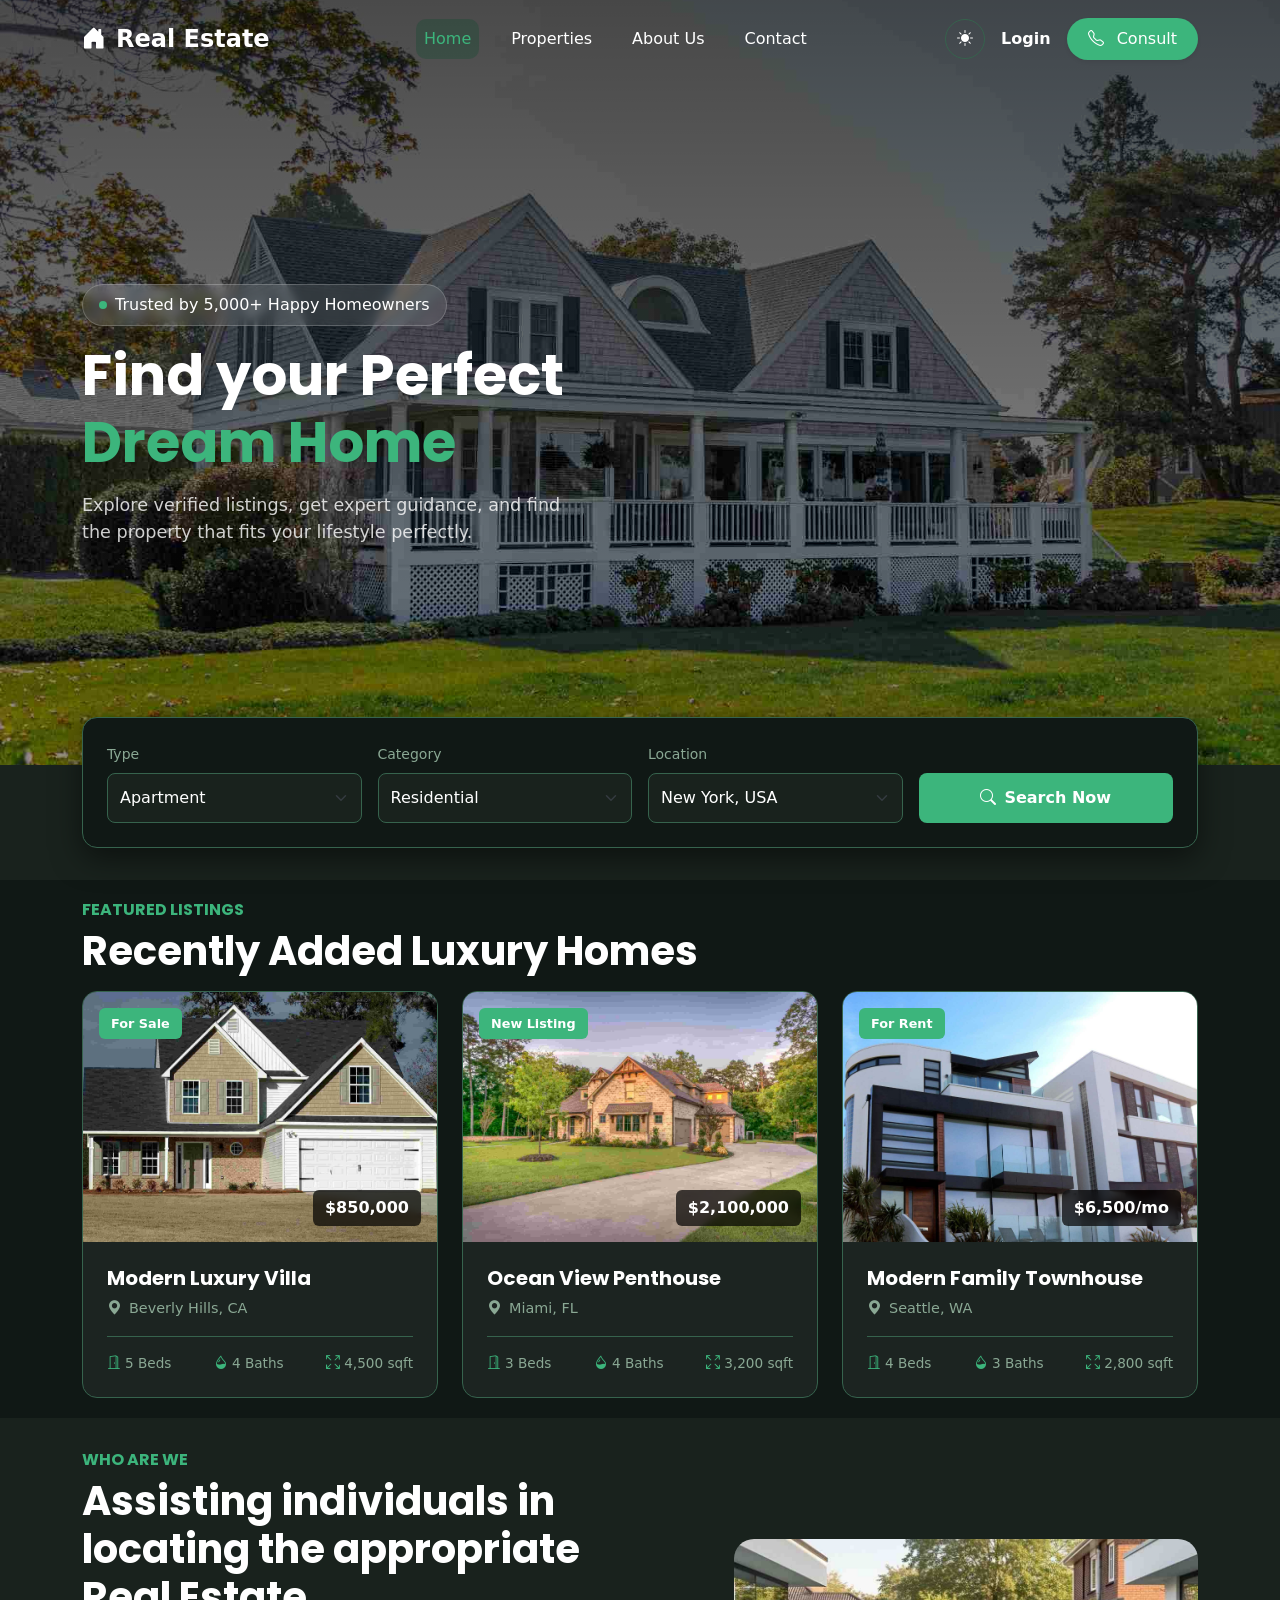
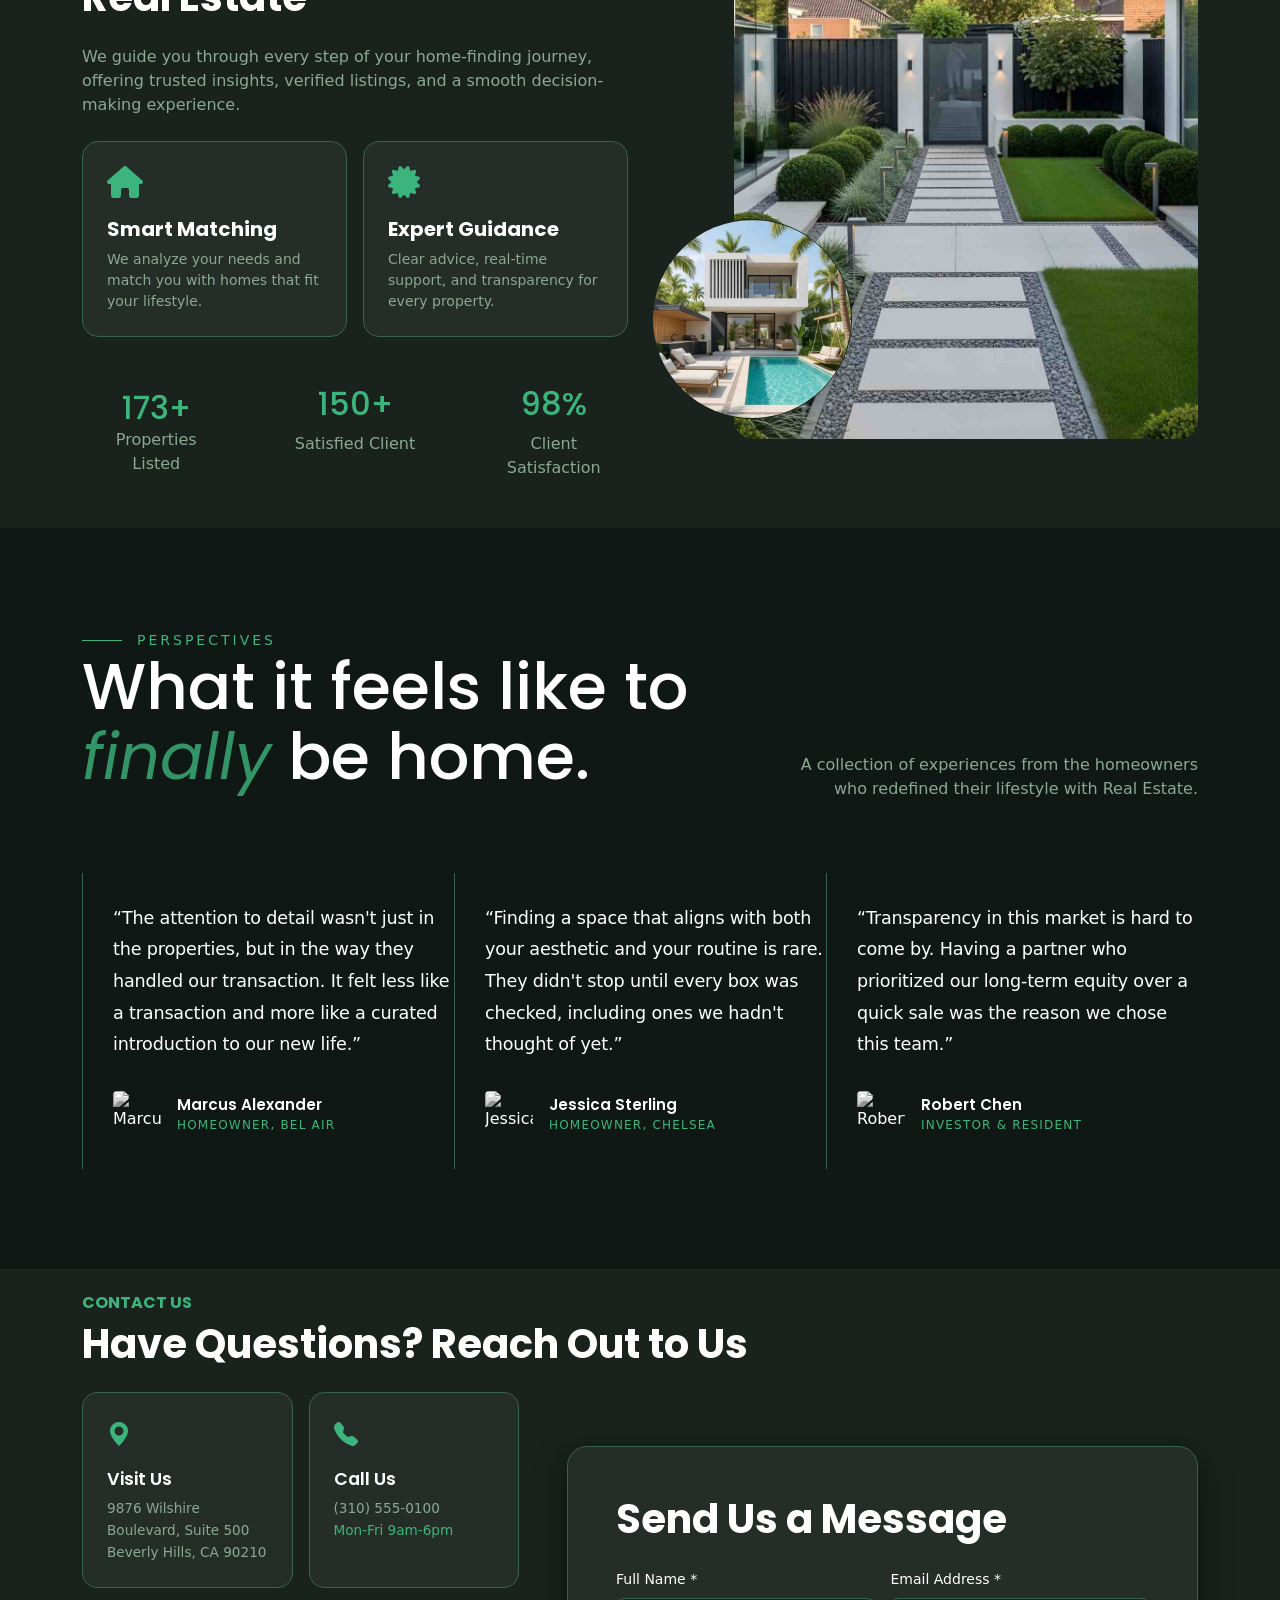
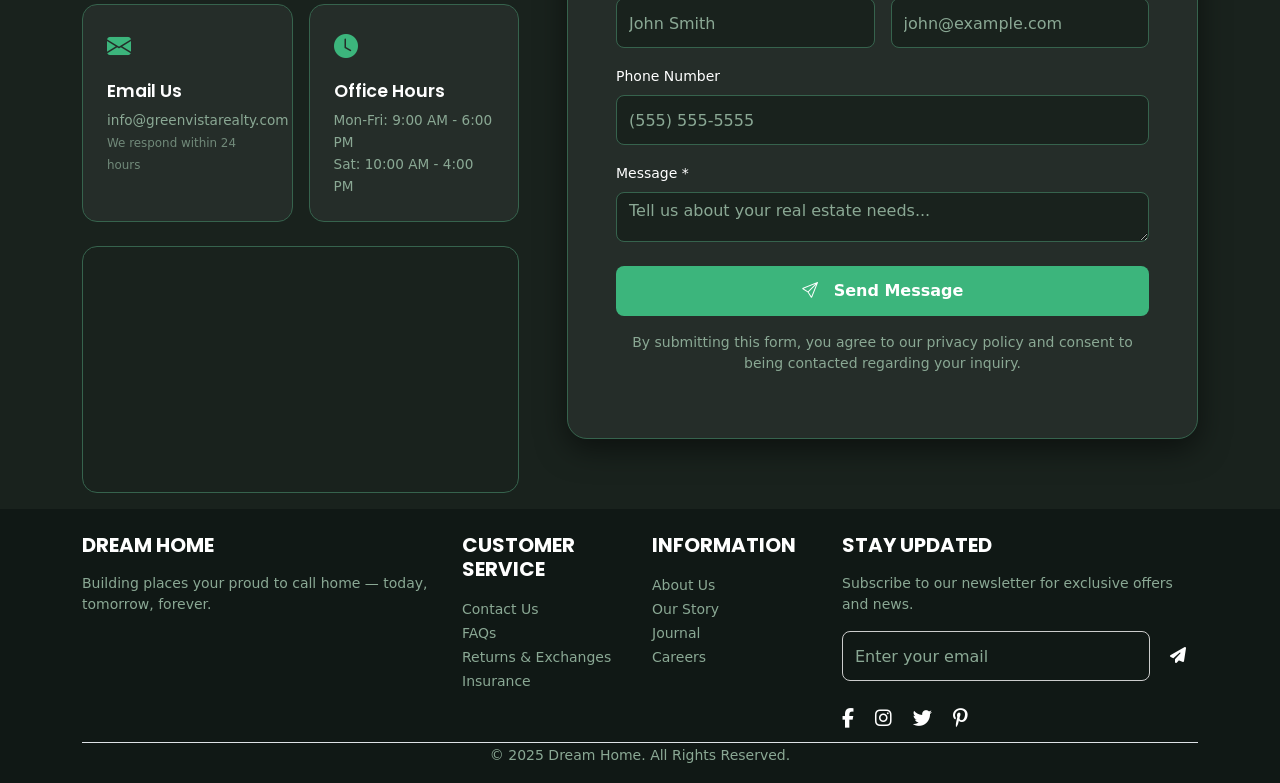
==== commit 570ac7da: "update" ====
--- a/index.html
+++ b/index.html
@@ -19,11 +19,14 @@
 </head>
 
 <body data-theme="dark">
-      <div class="loader">
-            <div class="spinner-border" role="status">
-                <span class="visually-hidden">Loading...</span>
-            </div>
-        </div>
+<div id="preloader">
+  <div class="loader">
+    <span class="ring"></span>
+    <h1>Dream <span>Home</span></h1>
+    <p>Finding your perfect space</p>
+  </div>
+</div>
+
 
     <!-- Header / Navbar -->
     <header>
--- a/public/css/style.css
+++ b/public/css/style.css
@@ -185,19 +185,65 @@
   background-position: center;
   z-index: -2;
 }
-.loader{
-  width: 100%;
-  height: 100%;
-  background-color: #1e6341;
+#preloader {
+  position: fixed;
+  inset: 0;
+  background: #191B0F;
   display: flex;
   justify-content: center;
   align-items: center;
-  position: absolute;
-  z-index: 199;
-  top: 0;
-  left: 0;
-  
-}
+  z-index: 9999;
+}
+
+.loader {
+  text-align: center;
+  color: #fff;
+  animation: fadeIn 1.2s ease forwards;
+}
+
+.loader h1 {
+  margin-top: 20px;
+  font-size: 2.5rem;
+  letter-spacing: 2px;
+}
+
+.loader h1 span {
+  color: #3CB57C;
+}
+
+.loader p {
+  margin-top: 8px;
+  color: #8aa894;
+  font-size: 0.9rem;
+}
+
+.ring {
+  width: 70px;
+  height: 70px;
+  border: 4px solid #19221D;
+  border-top: 4px solid #3CB57C;
+  border-radius: 50%;
+  animation: spin 1s linear infinite;
+}
+
+@keyframes spin {
+  to { transform: rotate(360deg); }
+}
+
+@keyframes fadeIn {
+  from { opacity: 0; transform: translateY(10px); }
+  to { opacity: 1; transform: translateY(0); }
+}
+
+/* Hide animation */
+.preloader-hide {
+  animation: fadeOut 0.8s ease forwards;
+}
+
+@keyframes fadeOut {
+  to { opacity: 0; visibility: hidden; }
+}
+
 
 .hero-overlay {
   position: absolute;
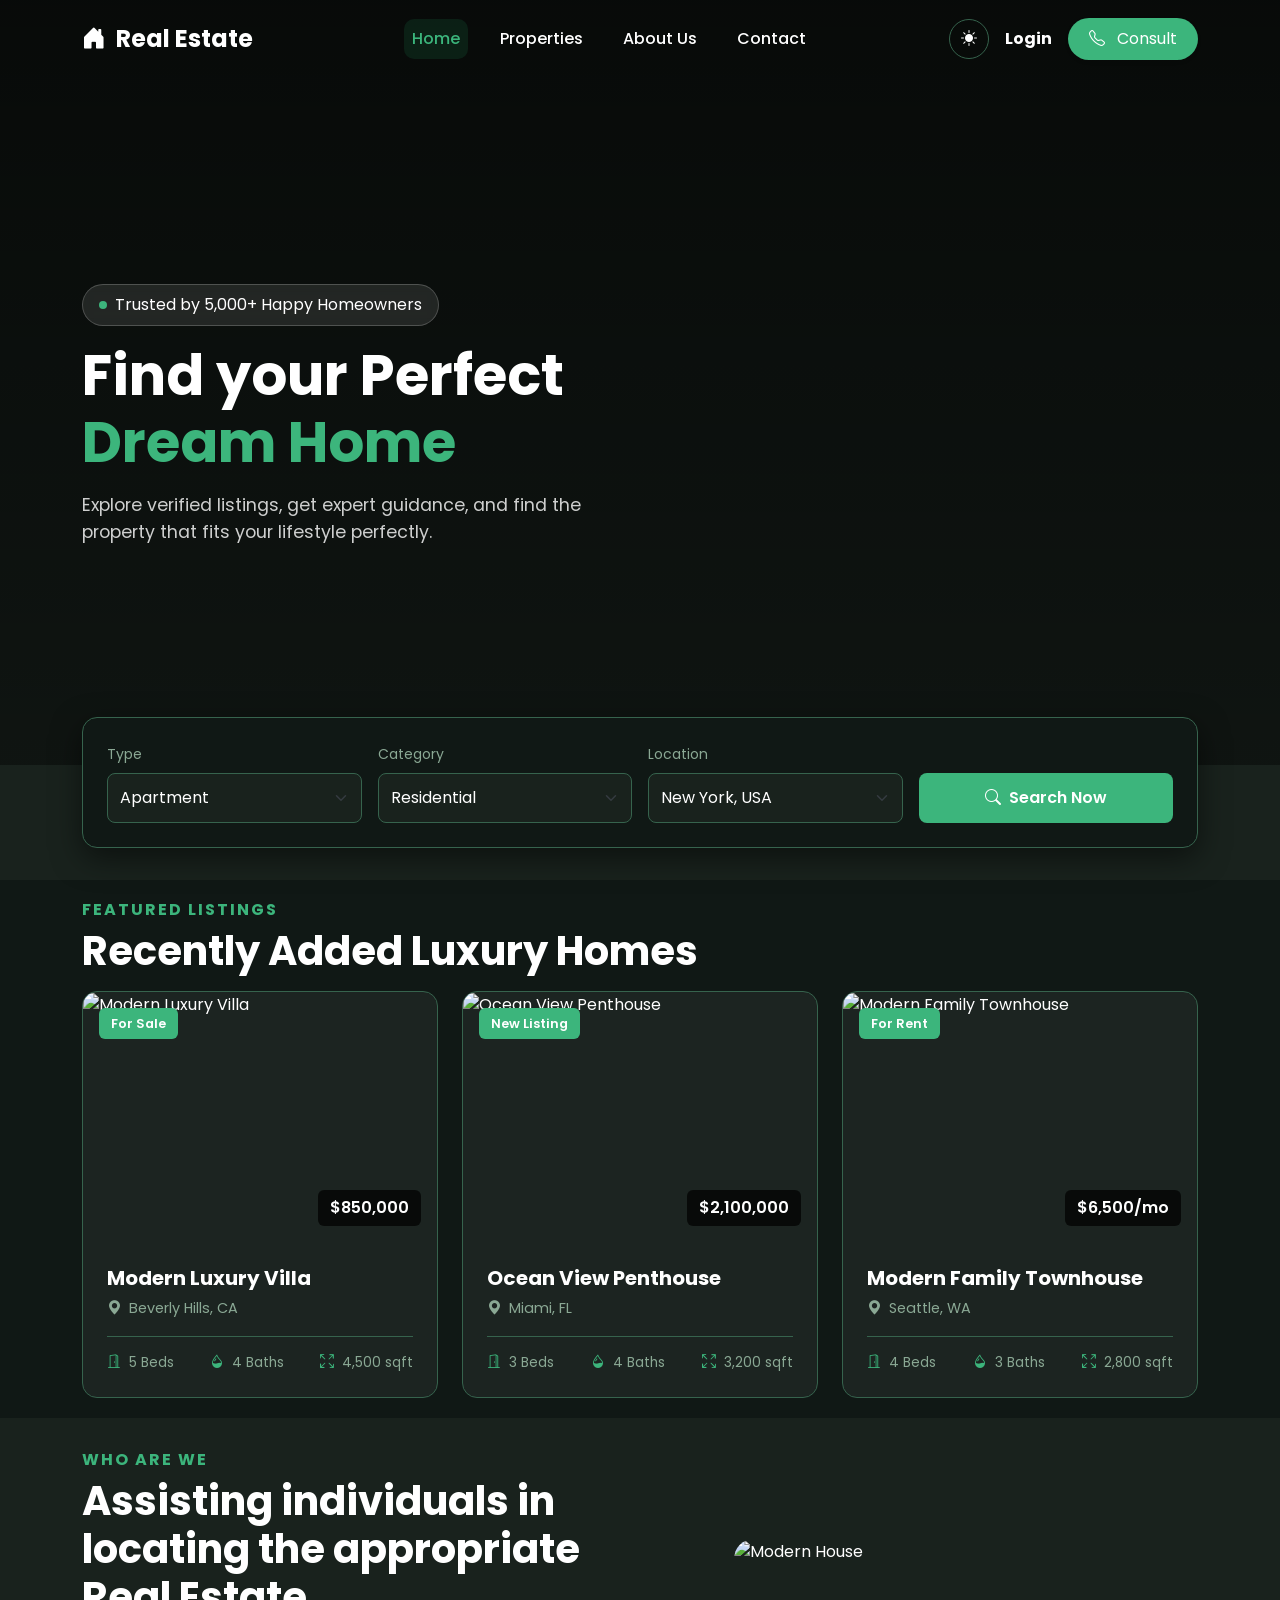
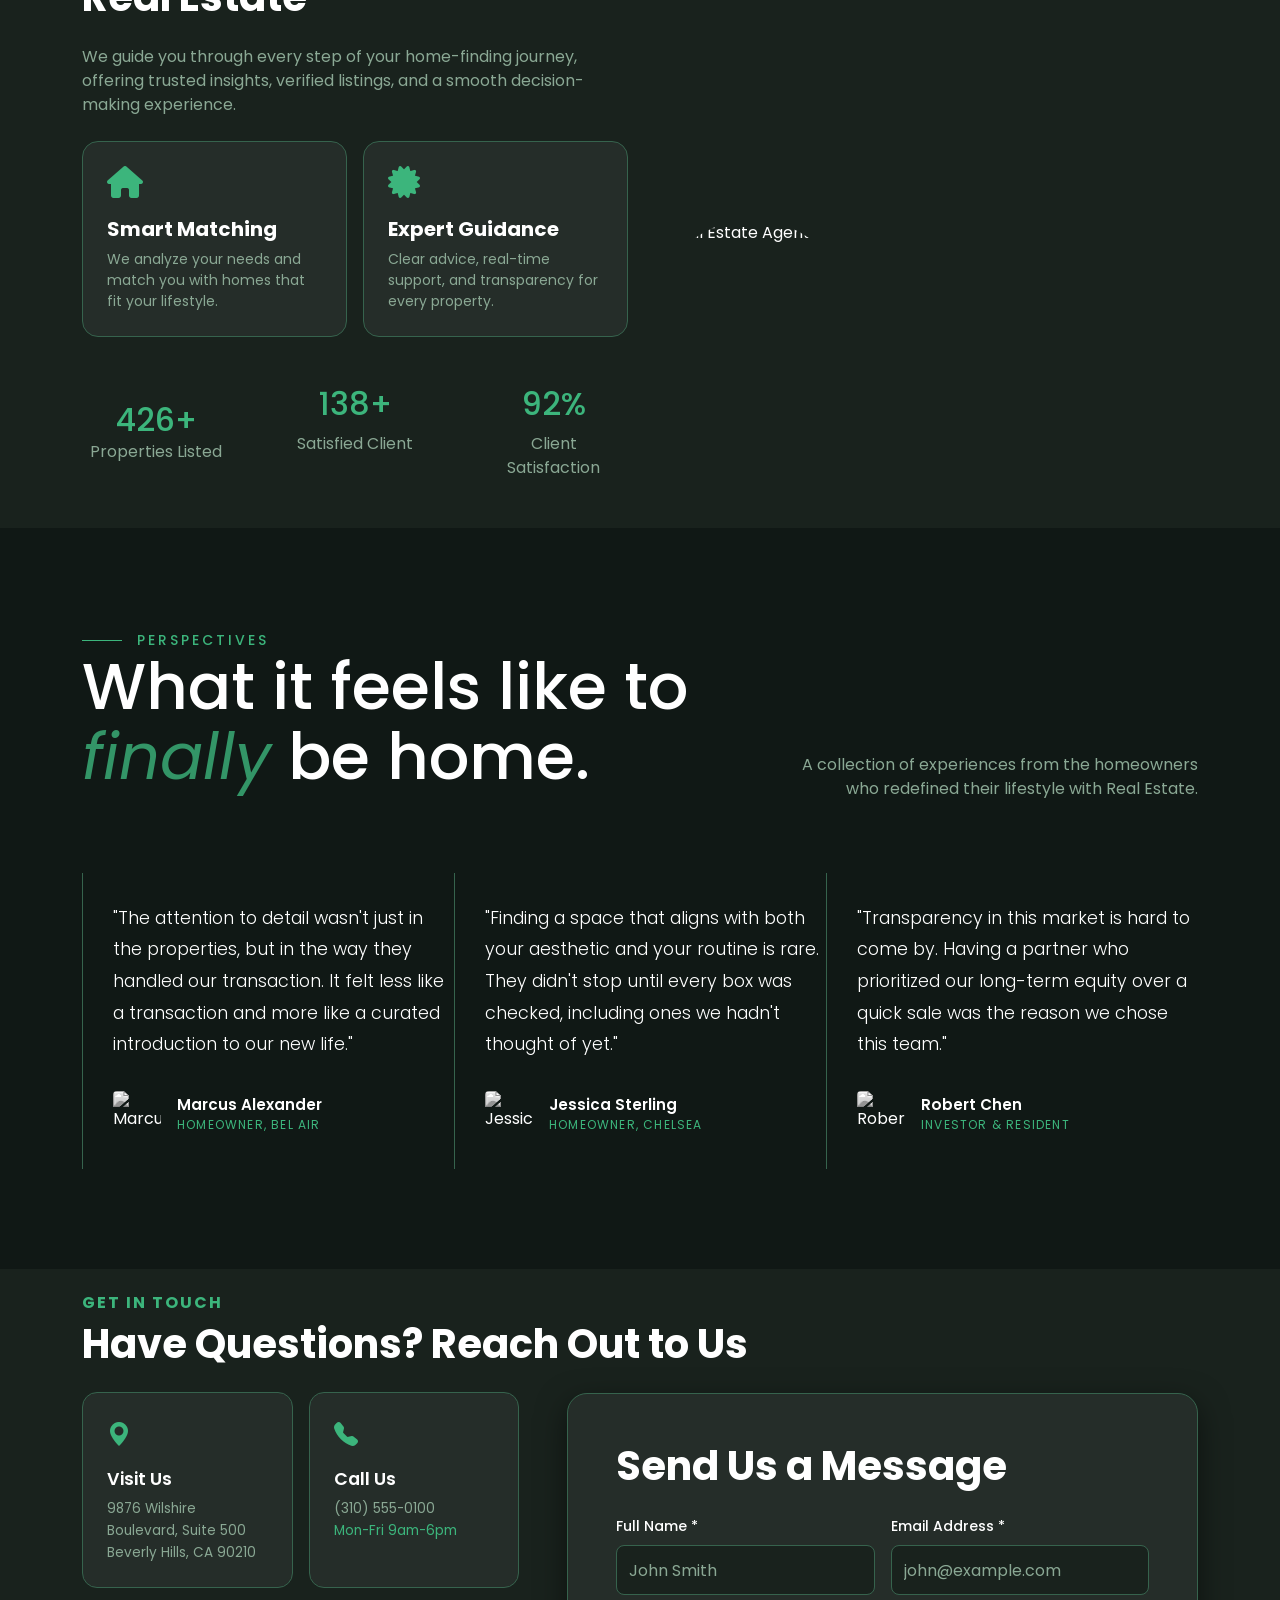
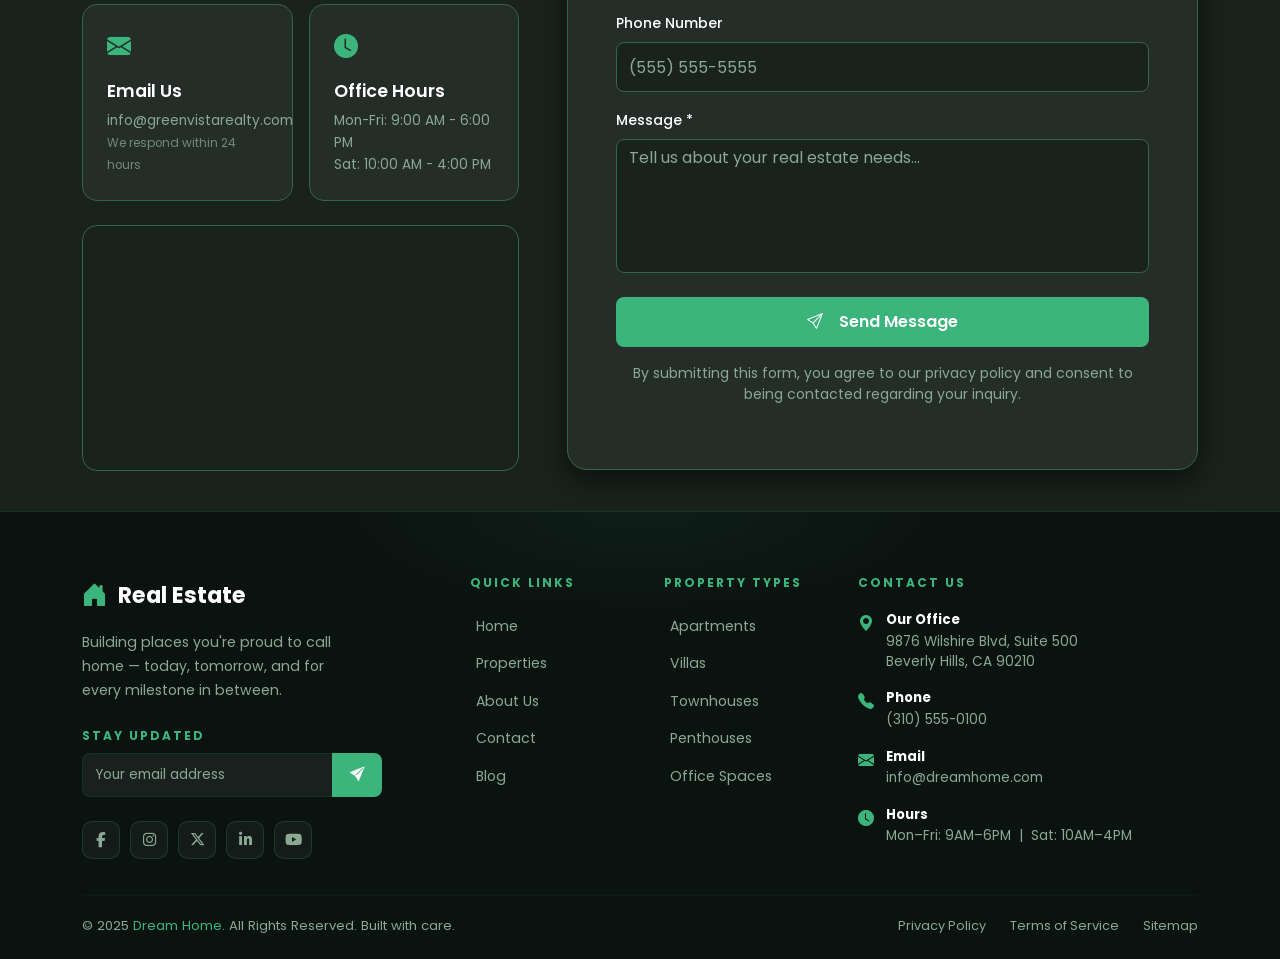
==== commit 7ba282a1: "Add new Pages and Updated" ====
--- a/index.html
+++ b/index.html
@@ -4,6 +4,8 @@
 <head>
     <meta charset="UTF-8">
     <meta name="viewport" content="width=device-width, initial-scale=1.0">
+    <meta name="description" content="Dream Home - Find your perfect property with verified listings and expert guidance">
+    <meta name="keywords" content="real estate, property, homes, apartments, villas">
     <title>Dream Home - Find Your Perfect Place</title>
 
     <!-- Bootstrap CSS -->
@@ -11,28 +13,19 @@
     <!-- Bootstrap Icons -->
     <link rel="stylesheet" href="https://cdn.jsdelivr.net/npm/bootstrap-icons@1.11.1/font/bootstrap-icons.css">
     <!-- Google Fonts -->
-    <link href="https://fonts.googleapis.com/css2?family=Poppins:wght@300;400;500;600;700&display=swap"
-        rel="stylesheet">
+    <link href="https://fonts.googleapis.com/css2?family=Poppins:wght@300;400;500;600;700&display=swap" rel="stylesheet">
     <!-- Font Awesome -->
     <link rel="stylesheet" href="https://cdnjs.cloudflare.com/ajax/libs/font-awesome/6.4.0/css/all.min.css">
     <link rel="stylesheet" href="public/css/style.css">
 </head>
 
 <body data-theme="dark">
-<div id="preloader">
-  <div class="loader">
-    <span class="ring"></span>
-    <h1>Dream <span>Home</span></h1>
-    <p>Finding your perfect space</p>
-  </div>
-</div>
-
 
     <!-- Header / Navbar -->
     <header>
         <nav class="navbar navbar-expand-lg fixed-top" id="navbar">
             <div class="container">
-                <a class="navbar-brand d-flex align-items-center" href="#">
+                <a class="navbar-brand d-flex align-items-center" href="index.html">
                     <i class="bi bi-house-door-fill"></i> Real Estate
                 </a>
 
@@ -43,10 +36,10 @@
 
                 <div class="collapse navbar-collapse" id="navContent">
                     <ul class="navbar-nav mx-auto mb-2 mb-lg-0 gap-lg-4">
-                        <li class="nav-item"><a class="nav-link active" href="#">Home</a></li>
-                        <li class="nav-item"><a class="nav-link" href="#">Properties</a></li>
-                        <li class="nav-item"><a class="nav-link" href="#">About Us</a></li>
-                        <li class="nav-item"><a class="nav-link" href="#">Contact</a></li>
+                        <li class="nav-item"><a class="nav-link active" href="index.html">Home</a></li>
+                        <li class="nav-item"><a class="nav-link" href="property.html">Properties</a></li>
+                        <li class="nav-item"><a class="nav-link" href="about.html">About Us</a></li>
+                        <li class="nav-item"><a class="nav-link" href="contact.html">Contact</a></li>
                     </ul>
 
                     <div class="d-flex align-items-center gap-3 flex-column flex-lg-row mt-3 mt-lg-0">
@@ -55,8 +48,8 @@
                             <i class="bi bi-sun-fill"></i>
                         </button>
 
-                        <a href="#" class="nav-link fw-bold">Login</a>
-                        <a href="#" class="btn btn-consult shadow-sm">
+                        <a href="login.html" class="nav-link fw-bold">Login</a>
+                        <a href="contact-us.html" class="btn btn-consult shadow-sm">
                             <i class="bi bi-telephone me-2"></i> Consult
                         </a>
                     </div>
@@ -78,8 +71,7 @@
                     </div>
                     <h1 class="hero-title mb-3">Find your Perfect <br><span>Dream Home</span></h1>
                     <p class="hero-desc">
-                        Explore verified listings, get expert guidance, and find the property that fits your lifestyle
-                        perfectly.
+                        Explore verified listings, get expert guidance, and find the property that fits your lifestyle perfectly.
                     </p>
                 </div>
             </div>
@@ -124,107 +116,16 @@
             </div>
         </section>
 
-        <!-- Feature Property Section (EDITED) -->
+        <!-- Feature Property Section -->
         <section class="feature-property">
-            <div class="container">
+            <div class="container" id="container-prop">
                 <!-- Section Header -->
                 <div class="text-start mb-3">
                     <h6 class="text-primary-custom text-uppercase letter-spacing-2 fw-bold">Featured Listings</h6>
                     <h2 class="display-6 fw-bold">Recently Added Luxury Homes</h2>
                 </div>
-                <div class="row g-4 justify-content-center">
-                    <!-- Card 1: Modern Luxury Villa (Changed to col-lg-4 col-md-6) -->
-                    <div class="col-lg-4 col-md-6 fprop-card">
-                        <div class="card property-card border-0">
-                            <div class="card-image-wrapper">
-                                <!-- Used Bootstrap positioning utilities -->
-                                <span class="badge-custom position-absolute top-0 start-0 m-3">For Sale</span>
-                                <span class="badge-price position-absolute bottom-0 end-0 m-3">$850,000</span>
-                                <img src="public/images/feat-prop-3.jpeg" alt="Modern Luxury Villa">
-                            </div>
-
-                            <div class="card-body p-4">
-                                <h5 class="card-title mb-2">Modern Luxury Villa</h5>
-                                <p class="card-location mb-3 d-flex align-items-center">
-                                    <i class="bi bi-geo-alt-fill me-2"></i> Beverly Hills, CA
-                                </p>
-
-                                <!-- Features Row using Bootstrap Flex utilities -->
-                                <div class="card-features d-flex justify-content-between pt-3 feature-border">
-                                    <div class="feature-item d-flex align-items-center">
-                                        <i class="bi bi-door-open"></i> 5 Beds
-                                    </div>
-                                    <div class="feature-item d-flex align-items-center">
-                                        <i class="bi bi-droplet-half"></i> 4 Baths
-                                    </div>
-                                    <div class="feature-item d-flex align-items-center">
-                                        <i class="bi bi-arrows-fullscreen"></i> 4,500 sqft
-                                    </div>
-                                </div>
-                            </div>
-                        </div>
-                    </div>
-
-                    <!-- Card 2: Ocean View Penthouse (New Card) -->
-                    <div class="col-lg-4 col-md-6 fprop-card">
-                        <div class="card property-card border-0">
-                            <div class="card-image-wrapper">
-                                <span class="badge-custom position-absolute top-0 start-0 m-3">New Listing</span>
-                                <span class="badge-price position-absolute bottom-0 end-0 m-3">$2,100,000</span>
-                                <img src="public/images/feat-prop-2.jpeg" alt="Downtown Penthouse">
-                            </div>
-
-                            <div class="card-body p-4">
-                                <h5 class="card-title mb-2">Ocean View Penthouse</h5>
-                                <p class="card-location mb-3 d-flex align-items-center">
-                                    <i class="bi bi-geo-alt-fill me-2"></i> Miami, FL
-                                </p>
-
-                                <div class="card-features d-flex justify-content-between pt-3 feature-border">
-                                    <div class="feature-item d-flex align-items-center">
-                                        <i class="bi bi-door-open"></i> 3 Beds
-                                    </div>
-                                    <div class="feature-item d-flex align-items-center">
-                                        <i class="bi bi-droplet-half"></i> 4 Baths
-                                    </div>
-                                    <div class="feature-item d-flex align-items-center">
-                                        <i class="bi bi-arrows-fullscreen"></i> 3,200 sqft
-                                    </div>
-                                </div>
-                            </div>
-                        </div>
-                    </div>
-
-                    <!-- Card 3: Modern Family Townhouse (New Card) -->
-                    <div class="col-lg-4 col-md-6 fprop-card">
-                        <div class="card property-card border-0">
-                            <div class="card-image-wrapper">
-                                <span class="badge-custom position-absolute top-0 start-0 m-3">For Rent</span>
-                                <span class="badge-price position-absolute bottom-0 end-0 m-3">$6,500/mo</span>
-                                <img src="public/images/feat-prop-1.jpeg" alt="Townhouse">
-                            </div>
-
-                            <div class="card-body p-4">
-                                <h5 class="card-title mb-2">Modern Family Townhouse</h5>
-                                <p class="card-location mb-3 d-flex align-items-center">
-                                    <i class="bi bi-geo-alt-fill me-2"></i> Seattle, WA
-                                </p>
-
-                                <div class="card-features d-flex justify-content-between pt-3 feature-border">
-                                    <div class="feature-item d-flex align-items-center">
-                                        <i class="bi bi-door-open"></i> 4 Beds
-                                    </div>
-                                    <div class="feature-item d-flex align-items-center">
-                                        <i class="bi bi-droplet-half"></i> 3 Baths
-                                    </div>
-                                    <div class="feature-item d-flex align-items-center">
-                                        <i class="bi bi-arrows-fullscreen"></i> 2,800 sqft
-                                    </div>
-                                </div>
-                            </div>
-                        </div>
-                    </div>
-
+                <div class="row g-4 justify-content-center cont-prop">
+                    <!-- Properties will be loaded by JavaScript -->
                 </div>
             </div>
         </section>
@@ -232,16 +133,14 @@
         <!-- About / Features Section -->
         <section class="about-section">
             <div class="container">
-                <div class="row align-items-center gy-0 ">
+                <div class="row align-items-center gy-5">
 
                     <!-- Text Content -->
                     <div class="col-lg-6">
                         <h6 class="text-primary-custom text-uppercase letter-spacing-2 fw-bold">Who are we</h6>
-                        <h2 class="display-6 fw-bold mb-4">Assisting individuals in locating the appropriate Real Estate
-                        </h2>
+                        <h2 class="display-6 fw-bold mb-4">Assisting individuals in locating the appropriate Real Estate</h2>
                         <p class="text-muted-custom mb-4">
-                            We guide you through every step of your home-finding journey, offering trusted insights,
-                            verified listings, and a smooth decision-making experience.
+                            We guide you through every step of your home-finding journey, offering trusted insights, verified listings, and a smooth decision-making experience.
                         </p>
 
                         <div class="row g-3">
@@ -249,64 +148,53 @@
                                 <div class="feature-box">
                                     <div class="icon-box"><i class="fas fa-home fa-2x"></i></div>
                                     <h5 class="fw-bold mb-2">Smart Matching</h5>
-                                    <p class="small text-muted-custom mb-0">We analyze your needs and match you with
-                                        homes that fit your lifestyle.</p>
+                                    <p class="small text-muted-custom mb-0">We analyze your needs and match you with homes that fit your lifestyle.</p>
                                 </div>
                             </div>
                             <div class="col-md-6">
                                 <div class="feature-box">
                                     <div class="icon-box"><i class="fas fa-certificate fa-2x"></i></div>
                                     <h5 class="fw-bold mb-2">Expert Guidance</h5>
-                                    <p class="small text-muted-custom mb-0">Clear advice, real-time support, and
-                                        transparency for every property.</p>
-                                </div>
-                            </div>
-                        </div>
+                                    <p class="small text-muted-custom mb-0">Clear advice, real-time support, and transparency for every property.</p>
+                                </div>
+                            </div>
+                        </div>
+                        
                         <div class="container">
                             <div class="row gap-0 gap-md-5 justify-content-between px-2 my-5">
-                                <div class="col-3 count justify-content-center d-flex align-items-center flex-column ">
-                                    <h2 class="m-0 counter counter-1" data-bs-start="0" data-bs-end="500"
-                                        data-bs-sign="+">
-                                        500+
-                                    </h2>
+                                <div class="col-3 count justify-content-center d-flex align-items-center flex-column">
+                                    <h2 class="m-0 counter" data-bs-start="0" data-bs-end="500" data-bs-sign="+">500+</h2>
                                     <span class="text-muted-custom text-center">Properties Listed</span>
                                 </div>
-                                <div class="col-3 count p-3 d-flex align-items-center flex-column ">
-                                    <h2 class="counter" data-bs-start="0" data-bs-end="150" data-bs-sign="+">
-                                        150+
-                                    </h2>
+                                <div class="col-3 count p-3 d-flex align-items-center flex-column">
+                                    <h2 class="counter" data-bs-start="0" data-bs-end="150" data-bs-sign="+">150+</h2>
                                     <span class="text-muted-custom text-center">Satisfied Client</span>
                                 </div>
-                                <div class="col-3 count p-3 d-flex align-items-center flex-column ">
-                                    <h2 class="counter" data-bs-start="0" data-bs-end="98" data-bs-sign="%">
-                                        98%
-                                    </h2>
+                                <div class="col-3 count p-3 d-flex align-items-center flex-column">
+                                    <h2 class="counter" data-bs-start="0" data-bs-end="98" data-bs-sign="%">98%</h2>
                                     <span class="text-muted-custom text-center">Client Satisfaction</span>
                                 </div>
-
-                            </div>
-
+                            </div>
                         </div>
                     </div>
 
                     <!-- Image Composition -->
                     <div class="col-lg-6">
                         <div class="image-stack">
-                            <!-- Using Unsplash placeholders -->
                             <div class="img-blob-1">
-                                <img src="public/images/about-us-3.jpeg" class="img-cover" alt="Modern House">
+                                <img src="https://images.unsplash.com/photo-1600585154340-be6161a56a0c?auto=format&fit=crop&w=800&q=80" class="img-cover" alt="Modern House">
                             </div>
                             <div class="img-blob-2">
-                                <img src="public/images/about-us-2.jpeg" class="img-cover" alt="Real Estate Agent">
-                            </div>
-                        </div>
-                    </div>
-
-                </div>
-            </div>
-        </section>
-        
-
+                                <img src="https://images.unsplash.com/photo-1560518883-ce09059eeffa?auto=format&fit=crop&w=400&q=80" class="img-cover" alt="Real Estate Agent">
+                            </div>
+                        </div>
+                    </div>
+
+                </div>
+            </div>
+        </section>
+
+        <!-- Testimonials Section -->
         <section class="testimonial-section">
             <div class="container">
                 <div class="row align-items-end mb-5">
@@ -314,13 +202,11 @@
                         <span class="text-uppercase small fw-medium text-primary-custom" style="letter-spacing: 3px;">
                             <span class="section-line"></span>Perspectives
                         </span>
-                        <h2 class="editorial-title">What it feels like to <br><i
-                                style="font-weight: normal; opacity: 0.8;">finally</i> be home.</h2>
+                        <h2 class="editorial-title">What it feels like to <br><i style="font-weight: normal; opacity: 0.8;">finally</i> be home.</h2>
                     </div>
                     <div class="col-lg-5 text-lg-end">
                         <p class="text-muted-custom mb-4" style="max-width: 400px; margin-left: auto;">
-                            A collection of experiences from the homeowners who redefined their lifestyle with Real
-                            Estate.
+                            A collection of experiences from the homeowners who redefined their lifestyle with Real Estate.
                         </p>
                     </div>
                 </div>
@@ -329,13 +215,10 @@
                     <div class="col-lg-4">
                         <div class="sleek-card">
                             <p class="quote-content">
-                                “The attention to detail wasn't just in the properties, but in the way they handled our
-                                transaction. It felt less like a transaction and more like a curated introduction to our
-                                new life.”
+                                "The attention to detail wasn't just in the properties, but in the way they handled our transaction. It felt less like a transaction and more like a curated introduction to our new life."
                             </p>
                             <div class="author-wrap">
-                                <img src="https://images.unsplash.com/photo-1507003211169-0a1dd7228f2d?q=80&w=100&h=100&fit=crop"
-                                    class="author-img" alt="Marcus">
+                                <img src="https://images.unsplash.com/photo-1507003211169-0a1dd7228f2d?q=80&w=100&h=100&fit=crop" class="author-img" alt="Marcus">
                                 <div>
                                     <h6 class="author-name">Marcus Alexander</h6>
                                     <span class="author-label">Homeowner, Bel Air</span>
@@ -347,12 +230,10 @@
                     <div class="col-lg-4">
                         <div class="sleek-card">
                             <p class="quote-content">
-                                “Finding a space that aligns with both your aesthetic and your routine is rare. They
-                                didn't stop until every box was checked, including ones we hadn't thought of yet.”
+                                "Finding a space that aligns with both your aesthetic and your routine is rare. They didn't stop until every box was checked, including ones we hadn't thought of yet."
                             </p>
                             <div class="author-wrap">
-                                <img src="https://images.unsplash.com/photo-1494790108377-be9c29b29330?q=80&w=100&h=100&fit=crop"
-                                    class="author-img" alt="Jessica">
+                                <img src="https://images.unsplash.com/photo-1494790108377-be9c29b29330?q=80&w=100&h=100&fit=crop" class="author-img" alt="Jessica">
                                 <div>
                                     <h6 class="author-name">Jessica Sterling</h6>
                                     <span class="author-label">Homeowner, Chelsea</span>
@@ -364,12 +245,10 @@
                     <div class="col-lg-4">
                         <div class="sleek-card">
                             <p class="quote-content">
-                                “Transparency in this market is hard to come by. Having a partner who prioritized our
-                                long-term equity over a quick sale was the reason we chose this team.”
+                                "Transparency in this market is hard to come by. Having a partner who prioritized our long-term equity over a quick sale was the reason we chose this team."
                             </p>
                             <div class="author-wrap">
-                                <img src="https://images.unsplash.com/photo-1599566150163-29194dcaad36?q=80&w=100&h=100&fit=crop"
-                                    class="author-img" alt="Robert">
+                                <img src="https://images.unsplash.com/photo-1599566150163-29194dcaad36?q=80&w=100&h=100&fit=crop" class="author-img" alt="Robert">
                                 <div>
                                     <h6 class="author-name">Robert Chen</h6>
                                     <span class="author-label">Investor & Resident</span>
@@ -378,14 +257,13 @@
                         </div>
                     </div>
                 </div>
-
-
-            </div>
-        </section>
+            </div>
+        </section>
+
+        <!-- Contact Section -->
         <section class="contact-section mb-3 p-4">
-
             <div class="container">
-                <h6 class="text-primary-custom text-uppercase letter-spacing-2 fw-bold">Contact us</h6>
+                <h6 class="text-primary-custom text-uppercase letter-spacing-2 fw-bold">Get In Touch</h6>
                 <h2 class="display-6 fw-bold mb-4">Have Questions? Reach Out to Us</h2>
                 <div class="row g-5">
                     <div class="col-lg-5">
@@ -408,8 +286,7 @@
                                 <div class="contact-info-card">
                                     <i class="bi bi-envelope-fill"></i>
                                     <h5>Email Us</h5>
-                                    <p>info@greenvistarealty.com<br><span class="small opacity-75">We respond within 24
-                                            hours</span></p>
+                                    <p>info@greenvistarealty.com<br><span class="small opacity-75">We respond within 24 hours</span></p>
                                 </div>
                             </div>
                             <div class="col-md-6">
@@ -421,13 +298,9 @@
                             </div>
                         </div>
 
-                        <!-- FIX: Prevent map overflow on all screens -->
                         <div class="map-wrapper mt-4">
                             <div class="ratio ratio-16x9 map-ratio">
-                                <iframe
-                                    src="https://www.google.com/maps/embed?pb=!1m18!1m12!1m3!1d3447.4929947820883!2d71.47017897440747!3d30.223014874834096!2m3!1f0!2f0!3f0!3m2!1i1024!2i768!4f13.1!3m3!1m2!1s0x393b33854e735d97%3A0xac35e804dff3bf59!2sDevelopers%20Point%20(Pvt)%20Ltd!5e0!3m2!1sen!2s!4v1769175404698!5m2!1sen!2s"
-                                    loading="lazy" referrerpolicy="no-referrer-when-downgrade" allowfullscreen>
-                                </iframe>
+                                <iframe src="https://www.google.com/maps/embed?pb=!1m18!1m12!1m3!1d3447.4929947820883!2d71.47017897440747!3d30.223014874834096!2m3!1f0!2f0!3f0!3m2!1i1024!2i768!4f13.1!3m3!1m2!1s0x393b33854e735d97%3A0xac35e804dff3bf59!2sDevelopers%20Point%20(Pvt)%20Ltd!5e0!3m2!1sen!2s!4v1769175404698!5m2!1sen!2s" loading="lazy" referrerpolicy="no-referrer-when-downgrade" allowfullscreen></iframe>
                             </div>
                         </div>
                     </div>
@@ -451,16 +324,14 @@
                                     </div>
                                     <div class="col-12">
                                         <label class="form-label small">Message *</label>
-                                        <textarea class="form-control" rows="5"
-                                            placeholder="Tell us about your real estate needs..."></textarea>
+                                        <textarea class="form-control" rows="5" placeholder="Tell us about your real estate needs..."></textarea>
                                     </div>
                                     <div class="col-12 mt-4">
                                         <button type="submit" class="btn btn-search w-100 py-3">
                                             <i class="bi bi-send me-2"></i> Send Message
                                         </button>
                                         <p class="small text-muted-custom mt-3 text-center">
-                                            By submitting this form, you agree to our privacy policy and consent to
-                                            being contacted regarding your inquiry.
+                                            By submitting this form, you agree to our privacy policy and consent to being contacted regarding your inquiry.
                                         </p>
                                     </div>
                                 </div>
@@ -471,66 +342,83 @@
             </div>
         </section>
 
-
-
     </main>
-    <footer class="footer pb-3">
-        <div class="container">
-            <div class="row g-4">
-                <div class="col-lg-4">
-                    <h5 class="text-uppercase fw-bold mb-3">Dream Home</h5>
-                    <p class="small text-muted-custom">Building places your proud to call home — today, tomorrow,
-                        forever.</p>
-                </div>
-                <div class="col-lg-2 col-md-4">
-                    <h5 class="text-uppercase fw-bold mb-3">Customer Service</h5>
-                    <ul class="list-unstyled">
-                        <li><a href="#" class="text-muted-custom text-decoration-none small">Contact Us</a></li>
-                        <li><a href="#" class="text-muted-custom text-decoration-none small">FAQs</a></li>
-                        <li><a href="#" class="text-muted-custom text-decoration-none small">Returns & Exchanges</a>
-                        </li>
-                        <li><a href="#" class="text-muted-custom text-decoration-none small">Insurance</a></li>
-                    </ul>
-                </div>
-                <div class="col-lg-2 col-md-4">
-                    <h5 class="text-uppercase fw-bold mb-3">Information</h5>
-                    <ul class="list-unstyled">
-                        <li><a href="#" class="text-muted-custom text-decoration-none small">About Us</a></li>
-                        <li><a href="#" class="text-muted-custom text-decoration-none small">Our Story</a></li>
-                        <li><a href="#" class="text-muted-custom text-decoration-none small">Journal</a></li>
-                        <li><a href="#" class="text-muted-custom text-decoration-none small">Careers</a></li>
-                    </ul>
-                </div>
-                <div class="col-lg-4 col-md-4">
-                    <h5 class="text-uppercase fw-bold mb-3">Stay Updated</h5>
-                    <p class="small text-muted-custom">Subscribe to our newsletter for exclusive offers and news.</p>
-                    <form class="newsletter-form d-flex gap-2">
-                        <input type="email" class="form-control" placeholder="Enter your email" required>
-                        <button type="submit" class="btn"><i class="fas fa-paper-plane"></i></button>
-                    </form>
-                    <div class="social-icons mt-4">
-                        <a href="#" class="me-3"><i class="fab fa-facebook-f"></i></a>
-                        <a href="#" class="me-3"><i class="fab fa-instagram"></i></a>
-                        <a href="#" class="me-3"><i class="fab fa-twitter"></i></a>
-                        <a href="#"><i class="fab fa-pinterest-p"></i></a>
-                    </div>
-                </div>
-            </div>
-            <div class="text-center  border-top mt-2">
-                <span class="small text-muted-custom">&copy; 2025 Dream Home. All Rights Reserved.</span>
-            </div>
+
+    <!-- Footer -->
+    <footer class="footer">
+    <div class="container">
+      <div class="row g-5">
+        <div class="col-lg-4 col-md-6">
+          <a href="index.html" class="footer-brand"><i class="bi bi-house-door-fill"></i> Real Estate</a>
+          <p class="footer-tagline">Building places you're proud to call home — today, tomorrow, and for every milestone in between.</p>
+          <p class="footer-heading mb-2">Stay Updated</p>
+          <div class="footer-newsletter">
+            <input type="email" class="form-control" placeholder="Your email address">
+            <button class="footer-newsletter-btn" type="button"><i class="bi bi-send-fill"></i></button>
+          </div>
+          <div class="footer-socials">
+            <a href="#" class="footer-social-icon"><i class="fab fa-facebook-f"></i></a>
+            <a href="#" class="footer-social-icon"><i class="fab fa-instagram"></i></a>
+            <a href="#" class="footer-social-icon"><i class="fab fa-x-twitter"></i></a>
+            <a href="#" class="footer-social-icon"><i class="fab fa-linkedin-in"></i></a>
+            <a href="#" class="footer-social-icon"><i class="fab fa-youtube"></i></a>
+          </div>
         </div>
-    </footer>
-    <script src="public/bootstrap/js/bootstrap.bundle.min.js"></script>
+        <div class="col-lg-2 col-md-3 col-6">
+          <h6 class="footer-heading">Quick Links</h6>
+          <ul class="footer-links">
+            <li><a href="index.html">Home</a></li>
+            <li><a href="property.html">Properties</a></li>
+            <li><a href="about.html">About Us</a></li>
+            <li><a href="contact-us.html">Contact</a></li>
+            <li><a href="#">Blog</a></li>
+          </ul>
+        </div>
+        <div class="col-lg-2 col-md-3 col-6">
+          <h6 class="footer-heading">Property Types</h6>
+          <ul class="footer-links">
+            <li><a href="property.html">Apartments</a></li>
+            <li><a href="property.html">Villas</a></li>
+            <li><a href="property.html">Townhouses</a></li>
+            <li><a href="property.html">Penthouses</a></li>
+            <li><a href="property.html">Office Spaces</a></li>
+          </ul>
+        </div>
+        <div class="col-lg-4 col-md-6">
+          <h6 class="footer-heading">Contact Us</h6>
+          <div class="footer-contact-item">
+            <i class="bi bi-geo-alt-fill"></i>
+            <div><strong>Our Office</strong>9876 Wilshire Blvd, Suite 500<br>Beverly Hills, CA 90210</div>
+          </div>
+          <div class="footer-contact-item">
+            <i class="bi bi-telephone-fill"></i>
+            <div><strong>Phone</strong>(310) 555-0100</div>
+          </div>
+          <div class="footer-contact-item">
+            <i class="bi bi-envelope-fill"></i>
+            <div><strong>Email</strong>info@dreamhome.com</div>
+          </div>
+          <div class="footer-contact-item">
+            <i class="bi bi-clock-fill"></i>
+            <div><strong>Hours</strong>Mon–Fri: 9AM–6PM &nbsp;|&nbsp; Sat: 10AM–4PM</div>
+          </div>
+        </div>
+      </div>
+      <hr class="footer-divider">
+      <div class="footer-bottom">
+        <p class="footer-copyright mb-0">&copy; 2025 <span>Dream Home</span>. All Rights Reserved. Built with care.</p>
+        <div class="footer-bottom-links">
+          <a href="#">Privacy Policy</a>
+          <a href="#">Terms of Service</a>
+          <a href="#">Sitemap</a>
+        </div>
+      </div>
+    </div>
+  </footer>
+
+    <!-- JavaScript -->
+    <script src="https://cdn.jsdelivr.net/npm/bootstrap@5.3.2/dist/js/bootstrap.bundle.min.js"></script>
+    <script src="public/js/script.js"></script>
 </body>
 
-</html>
-
-</body>
-
-<!-- JavaScript -->
-<script src="https://cdn.jsdelivr.net/npm/bootstrap@5.3.2/dist/js/bootstrap.bundle.min.js"></script>
-<script src="public/js/script.js"></script>
-</body>
-
 </html>
--- a/public/css/style.css
+++ b/public/css/style.css
@@ -1,14 +1,17 @@
-/* --- CSS VARIABLES & THEMING --- */
+/* ============================================================
+   DREAM HOME — REAL ESTATE
+   Main Stylesheet
+   ============================================================ */
+
+/* CSS VARIABLES & THEMING */
 :root {
-  /* Default (Dark Mode) Variables */
-  --bg-body: #34473d;
   --bg-body: #19221d;
   --bg-nav-scroll: #101815;
   --bg-card: rgba(255, 255, 255, 0.05);
   --text-main: #ffffff;
   --text-muted: #8aa894;
   --primary: #3cb57c;
-  /--primary-hover: #2a8f60;
+  --primary-hover: #2a8f60;
   --border-color: #36634d;
   --form-bg: #101815;
   --form-input-bg: #19221d;
@@ -18,17 +21,16 @@
   --nav-color: #ffffff;
   --h1-size: 3.5rem;
   --h1-size-mobile: 2.5rem;
-}
-
-/* Light Mode Variables */
+  --footer-bg: #0b1310;
+  --footer-border: rgba(60, 181, 124, 0.2);
+}
+
 [data-theme="light"] {
   --bg-body: #f4f7f6;
-  --bg-nav-scroll: #ffffff;
   --bg-card: #ffffff;
   --text-main: #19221d;
   --text-muted: #5a6e60;
   --primary: #2d8a5e;
-  /* Darker Green for contrast on white */
   --primary-hover: #1e6341;
   --border-color: #cbd5e1;
   --form-bg: #ffffff;
@@ -36,9 +38,11 @@
   --shadow: rgba(0, 0, 0, 0.1);
   --nav-color: #ffffff;
   --bg-nav-scroll: #13211c;
-}
-
-/* --- GLOBAL RESET & TYPOGRAPHY --- */
+  --footer-bg: #0f1e17;
+  --footer-border: rgba(60, 181, 124, 0.25);
+}
+
+/* ---- GLOBAL RESET & TYPOGRAPHY ---- */
 * {
   margin: 0;
   padding: 0;
@@ -46,13 +50,11 @@
 }
 
 body {
-  /* font-family: var(--font-family); */
+  font-family: var(--font-family);
   background-color: var(--bg-body);
   color: var(--text-main);
   overflow-x: hidden;
-  transition:
-    background-color 0.3s ease,
-    color 0.3s ease;
+  transition: background-color 0.3s ease, color 0.3s ease;
 }
 
 h1,
@@ -65,8 +67,6 @@
   font-family: var(--font-family) !important;
 }
 
-/* Helper Text Colors */
-
 .text-primary-custom {
   color: var(--primary);
 }
@@ -79,11 +79,15 @@
   font-family: var(--font-family);
 }
 
-/* --- NAVBAR --- */
+.letter-spacing-2 {
+  letter-spacing: 2px;
+}
+
+/* ---- NAVBAR ---- */
 .navbar {
   transition: all 0.3s ease;
   padding: 1rem 0;
-  z-index: 100;
+  z-index: 1000;
 }
 
 .navbar-brand {
@@ -108,28 +112,23 @@
   color: var(--primary) !important;
 }
 
-/* Scrolled State */
 .nav-scroll {
   background-color: var(--bg-nav-scroll);
   box-shadow: 0 2px 10px var(--shadow);
   padding: 0.5rem 0;
 }
 
-/* Mobile Menu */
 .navbar-toggler {
   border: none;
-  background-color: var(--text-main);
-  /* Adaptive color */
+  background-color: var(--nav-color);
 }
 
 nav .active {
   background-color: var(--lightgreen);
   border-radius: 10px;
   color: var(--lightgreen) !important;
-  /* font-family: var(--fontfamily) !important; */
-}
-
-/* Buttons */
+}
+
 .btn-consult {
   background-color: var(--primary);
   color: #fff !important;
@@ -143,7 +142,6 @@
   background-color: var(--primary-hover);
 }
 
-/* Theme Toggle Button */
 .theme-toggle-btn {
   background: transparent;
   border: 1px solid var(--border-color);
@@ -164,86 +162,49 @@
   border-color: var(--primary);
 }
 
-/* --- HERO SECTION --- */
-.hero-section {
+/* ---- HERO SECTION ---- */
+.hero-section,
+.hero-section-prop {
   position: relative;
   min-height: 85vh;
-  /* Responsive height */
   display: flex;
   flex-direction: column;
 }
 
-.hero-bg {
+.hero-bg,
+.hero-bg-prop {
   position: absolute;
   top: 0;
   left: 0;
   width: 100%;
   height: 100%;
-  /* Placeholder Image */
-  background-image: url("../images/hero-bg.jpeg");
+  background-image: url("https://images.unsplash.com/photo-1600585154340-be6161a56a0c?auto=format&fit=crop&w=1600&q=80");
   background-size: cover;
   background-position: center;
   z-index: -2;
 }
-#preloader {
-  position: fixed;
+
+.hero-bg-prop {
+  background-image: url('https://images.unsplash.com/photo-1600607687939-ce8a6c25118c?auto=format&fit=crop&w=1600&q=80');
+}
+
+.hero-bg-about {
+  background-image: url('https://images.unsplash.com/photo-1600607687939-ce8a6c25118c?auto=format&fit=crop&w=1600&q=80');
+  background-size: cover;
+  background-position: center;
+  position: absolute;
   inset: 0;
-  background: #191B0F;
-  display: flex;
-  justify-content: center;
-  align-items: center;
-  z-index: 9999;
-}
-
-.loader {
-  text-align: center;
-  color: #fff;
-  animation: fadeIn 1.2s ease forwards;
-}
-
-.loader h1 {
-  margin-top: 20px;
-  font-size: 2.5rem;
-  letter-spacing: 2px;
-}
-
-.loader h1 span {
-  color: #3CB57C;
-}
-
-.loader p {
-  margin-top: 8px;
-  color: #8aa894;
-  font-size: 0.9rem;
-}
-
-.ring {
-  width: 70px;
-  height: 70px;
-  border: 4px solid #19221D;
-  border-top: 4px solid #3CB57C;
-  border-radius: 50%;
-  animation: spin 1s linear infinite;
-}
-
-@keyframes spin {
-  to { transform: rotate(360deg); }
-}
-
-@keyframes fadeIn {
-  from { opacity: 0; transform: translateY(10px); }
-  to { opacity: 1; transform: translateY(0); }
-}
-
-/* Hide animation */
-.preloader-hide {
-  animation: fadeOut 0.8s ease forwards;
-}
-
-@keyframes fadeOut {
-  to { opacity: 0; visibility: hidden; }
-}
-
+  z-index: -2;
+}
+
+.hero-bg-contact {
+  background-image: url('https://images.unsplash.com/photo-1486406146926-c627a92ad1ab?auto=format&fit=crop&w=1600&q=80');
+  background-size: cover;
+  background-position: center;
+  position: absolute;
+  inset: 0;
+  z-index: -2;
+}
 
 .hero-overlay {
   position: absolute;
@@ -261,7 +222,6 @@
   flex-direction: column;
   justify-content: center;
   padding-top: 80px;
-  /* Space for navbar */
 }
 
 .trust-badge {
@@ -273,7 +233,6 @@
   display: inline-flex;
   align-items: center;
   color: #fff;
-  /* Always white on hero image */
   margin-bottom: 1rem;
 }
 
@@ -290,7 +249,6 @@
   font-weight: 700;
   line-height: 1.2;
   color: #fff;
-  /* Always white on hero image */
 }
 
 .hero-title span {
@@ -303,12 +261,10 @@
   max-width: 500px;
 }
 
-/* --- SEARCH FORM --- */
-/* Pulled up to overlap hero */
+/* ---- SEARCH FORM ---- */
 .search-container {
   position: relative;
   margin-top: -3rem;
-  /* Overlap effect */
   z-index: 10;
   padding-bottom: 2rem;
 }
@@ -358,7 +314,7 @@
   background-color: var(--primary-hover);
 }
 
-/* --- ABOUT / FEATURES SECTION --- */
+/* ---- ABOUT / FEATURES SECTION ---- */
 .about-section {
   padding: 2rem 0 0 0;
   background-color: var(--bg-body);
@@ -383,7 +339,6 @@
   margin-bottom: 1rem;
 }
 
-/* Image Composition */
 .image-stack {
   position: relative;
   height: 500px;
@@ -411,7 +366,6 @@
   border: 1px solid var(--bg-body);
   overflow: hidden;
   z-index: 2;
-  /* box-shadow: 0 10px 30px var(--shadow); */
 }
 
 .img-cover {
@@ -420,19 +374,16 @@
   object-fit: cover;
 }
 
+/* ---- PROPERTY CARDS ---- */
 .property-card {
-  /* Overriding Bootstrap .card defaults with our theme variables */
   background-color: var(--bg-card);
   border: 1px solid var(--border-color) !important;
-  /* Use !important to ensure custom border is used */
-  color: var(--text-main);
-  /* Custom styling */
+  color: var(--text-main);
   border-radius: 15px;
   overflow: hidden;
   transition: all 0.3s ease;
   cursor: pointer;
   height: 100%;
-  /* Ensure card fills column height */
 }
 
 .property-card:hover {
@@ -458,7 +409,6 @@
   transform: scale(1.1);
 }
 
-/* Floating Badges */
 .badge-custom {
   background-color: var(--primary);
   color: white;
@@ -479,7 +429,6 @@
   backdrop-filter: blur(4px);
 }
 
-/* Typography & Icons */
 .card-title {
   color: var(--text-main);
   font-weight: 700;
@@ -505,7 +454,6 @@
   margin-right: 4px;
 }
 
-/* Utility class from user provided structure */
 .feature-property {
   padding: 20px 0;
 }
@@ -513,25 +461,232 @@
 .count {
   margin: 0 !important;
   padding: 0 !important;
-  font-variant-numeric: oldstyle-nums !important;
-  /* or */
-  font-feature-settings: "onum" !important;
 }
 
 .count h2 {
   color: var(--primary);
 }
 
-/* --- TESTIMONIAL SECTION (FIXED) --- */
+/* ---- CONTACT SECTION ---- */
+.contact-info-card {
+  background-color: var(--bg-card);
+  border: 1px solid var(--border-color);
+  padding: 1.5rem;
+  border-radius: 15px;
+  height: 100%;
+  transition: all 0.3s ease;
+}
+
+.contact-info-card:hover {
+  border-color: var(--primary);
+  transform: translateY(-5px);
+}
+
+.contact-info-card i {
+  font-size: 1.5rem;
+  color: var(--primary);
+  margin-bottom: 1rem;
+  display: block;
+}
+
+.contact-info-card h5 {
+  font-size: 1.1rem;
+  font-weight: 600;
+  margin-bottom: 0.5rem;
+}
+
+.contact-info-card p {
+  font-size: 0.85rem;
+  color: var(--text-muted);
+  margin-bottom: 0;
+  line-height: 1.6;
+}
+
+.contact-form-wrapper {
+  background-color: var(--bg-card);
+  border: 1px solid var(--border-color);
+  border-radius: 20px;
+  box-shadow: 0 10px 30px var(--shadow);
+}
+
+.map-wrapper {
+  border: 1px solid var(--border-color);
+  border-radius: 15px;
+  overflow: hidden;
+}
+
+.contact-form-wrapper .form-label {
+  color: var(--text-main);
+  font-weight: 500;
+}
+
+.testimonial-section,
+.feature-property {
+  background-color: var(--form-bg);
+}
+
+/* ---- PROPERTIES PAGE FILTERS ---- */
+.filter-top-wrap {
+  background: linear-gradient(135deg, rgba(60, 181, 124, 0.14), rgba(7, 14, 11, 0.7));
+  border: 1px solid var(--border-color);
+  border-radius: 18px;
+  padding: 1.25rem;
+}
+
+.filter-top-head {
+  border-bottom: 1px solid rgba(60, 181, 124, 0.35);
+  margin-bottom: 1rem;
+  padding-bottom: 0.9rem;
+}
+
+.filter-top-head h5 {
+  font-weight: 600;
+}
+
+.filter-top-grid {
+  display: grid;
+  grid-template-columns: repeat(5, minmax(160px, 1fr));
+  gap: 0.9rem;
+  align-items: end;
+}
+
+.filter-group {
+  margin: 0;
+}
+
+.filter-group label {
+  color: var(--text-main);
+  font-weight: 500;
+  margin-bottom: 0.45rem;
+  display: block;
+  font-size: 0.9rem;
+}
+
+.filter-status {
+  grid-column: span 2;
+}
+
+.status-pills {
+  display: flex;
+  flex-wrap: wrap;
+  gap: 0.5rem;
+}
+
+.status-pills .form-check {
+  margin: 0;
+  padding: 0;
+}
+
+.status-pills .form-check-input {
+  display: none;
+}
+
+.status-pills .form-check-label {
+  color: var(--text-muted);
+  border: 1px solid var(--border-color);
+  background-color: var(--form-input-bg);
+  border-radius: 100px;
+  padding: 0.45rem 0.8rem;
+  cursor: pointer;
+  transition: all 0.2s ease;
+  font-size: 0.85rem;
+}
+
+.status-pills .form-check-input:checked+.form-check-label {
+  color: #fff;
+  background-color: var(--primary);
+  border-color: var(--primary);
+}
+
+.filter-price {
+  grid-column: span 2;
+}
+
+.filter-actions {
+  display: flex;
+  gap: 0.55rem;
+}
+
+.btn-filter {
+  background-color: var(--primary);
+  color: #fff;
+  width: 100%;
+  padding: 11px;
+  border: none;
+  border-radius: 8px;
+  font-weight: 600;
+  transition: background-color 0.2s;
+}
+
+.btn-filter:hover {
+  background-color: var(--primary-hover);
+}
+
+.btn-reset {
+  background-color: transparent;
+  color: var(--primary);
+  border: 1px solid var(--primary);
+  width: 100%;
+  padding: 11px;
+  border-radius: 8px;
+  font-weight: 600;
+  transition: all 0.2s;
+}
+
+.btn-reset:hover {
+  background-color: var(--primary);
+  color: #fff;
+}
+
+.sort-dropdown {
+  background-color: var(--bg-card);
+  border: 1px solid var(--border-color);
+  border-radius: 10px;
+  padding: 1rem;
+}
+
+.results-count {
+  color: var(--text-muted);
+  font-size: 0.95rem;
+}
+
+.pagination {
+  margin-top: 3rem;
+}
+
+.page-link {
+  background-color: var(--bg-card);
+  border: 1px solid var(--border-color);
+  color: var(--text-main);
+  padding: 10px 18px;
+  margin: 0 5px;
+  border-radius: 8px;
+}
+
+.page-link:hover {
+  background-color: var(--primary);
+  border-color: var(--primary);
+  color: white;
+}
+
+.page-item.active .page-link {
+  background-color: var(--primary);
+  border-color: var(--primary);
+}
+
+.range-value {
+  color: var(--primary);
+  font-weight: 600;
+  font-size: 0.9rem;
+}
+
+/* ---- TESTIMONIALS ---- */
 .testimonial-section {
   padding: 100px 0;
-  background-color: var(--bg-body);
-}
-
-/* Editorial Header */
+
+}
+
 .editorial-title {
-  font-family: var(--font-family);
-  /* Fixed variable name */
   font-size: clamp(2.5rem, 5vw, 4rem);
   line-height: 1.1;
   margin-bottom: 2rem;
@@ -546,28 +701,23 @@
   width: 40px;
   height: 1px;
   background: var(--primary);
-  /* Use theme primary */
   display: inline-block;
   vertical-align: middle;
   margin-right: 15px;
 }
 
-/* Sleek Card Design */
 .sleek-card {
   position: relative;
   padding: 30px 0 30px 30px;
   border-left: 1px solid var(--border-color);
-  /* Use theme border */
   height: 100%;
   transition: all 0.4s cubic-bezier(0.2, 0, 0.2, 1);
 }
 
 .sleek-card:hover {
   border-left: 2px solid var(--primary);
-  /* Highlight with primary */
   padding-left: 35px;
   background-color: var(--bg-card);
-  /* Subtle depth on hover */
 }
 
 .quote-content {
@@ -575,11 +725,9 @@
   line-height: 1.8;
   font-weight: 300;
   margin-bottom: 30px;
-  letter-spacing: -0.01em;
-  color: var(--text-main);
-}
-
-/* Profile Area */
+  color: var(--text-main);
+}
+
 .author-wrap {
   display: flex;
   align-items: center;
@@ -609,132 +757,834 @@
 .author-label {
   font-size: 0.75rem;
   color: var(--primary);
-  /* Use primary for the label */
   text-transform: uppercase;
   letter-spacing: 0.1em;
   display: block;
   margin-top: 2px;
 }
 
-/* Pagination Style Dots */
-.scroll-indicator {
-  margin-top: 60px;
-  display: flex;
-  gap: 12px;
+/* ---- ABOUT PAGE ---- */
+.mission-section {
+  padding: 80px 0;
+  background-color: var(--bg-body);
+}
+
+.mission-card {
+  background-color: var(--bg-card);
+  border: 1px solid var(--border-color);
+  border-radius: 20px;
+  padding: 2.5rem 2rem;
+  height: 100%;
+  transition: all 0.35s ease;
+  position: relative;
+  overflow: hidden;
+}
+
+.mission-card::before {
+  content: '';
+  position: absolute;
+  bottom: 0;
+  left: 0;
+  width: 0;
+  height: 3px;
+  background: var(--primary);
+  transition: width 0.4s ease;
+}
+
+.mission-card:hover::before {
+  width: 100%;
+}
+
+.mission-card:hover {
+  transform: translateY(-8px);
+  border-color: var(--primary);
+  box-shadow: 0 20px 40px var(--shadow);
+}
+
+.mission-icon {
+  width: 64px;
+  height: 64px;
+  border-radius: 16px;
+  background: linear-gradient(135deg, var(--primary), rgba(60, 181, 124, 0.2));
+  display: flex;
   align-items: center;
-}
-
-.dot {
-  width: 6px;
-  height: 6px;
-  background: var(--border-color);
+  justify-content: center;
+  margin-bottom: 1.5rem;
+  font-size: 1.6rem;
+  color: #fff;
+}
+
+.story-section {
+  padding: 80px 0;
+  background-color: var(--form-bg);
+}
+
+.story-timeline {
+  position: relative;
+  padding-left: 2.5rem;
+}
+
+.story-timeline::before {
+  content: '';
+  position: absolute;
+  left: 0;
+  top: 8px;
+  bottom: 0;
+  width: 2px;
+  background: linear-gradient(to bottom, var(--primary), transparent);
+}
+
+.timeline-item {
+  position: relative;
+  margin-bottom: 2.5rem;
+}
+
+.timeline-item::before {
+  content: '';
+  position: absolute;
+  left: -2.55rem;
+  top: 6px;
+  width: 12px;
+  height: 12px;
+  background-color: var(--primary);
   border-radius: 50%;
-}
-
-.dot.active {
+  border: 2px solid var(--bg-body);
+}
+
+.timeline-year {
+  font-size: 0.8rem;
+  font-weight: 700;
+  color: var(--primary);
+  text-transform: uppercase;
+  letter-spacing: 1px;
+  margin-bottom: 0.3rem;
+}
+
+.timeline-title {
+  font-size: 1.1rem;
+  font-weight: 600;
+  color: var(--text-main);
+  margin-bottom: 0.4rem;
+}
+
+.timeline-desc {
+  font-size: 0.9rem;
+  color: var(--text-muted);
+  line-height: 1.7;
+}
+
+.team-section {
+  padding: 80px 0;
+  background-color: var(--bg-body);
+}
+
+.team-card {
+  background-color: var(--bg-card);
+  border: 1px solid var(--border-color);
+  border-radius: 20px;
+  overflow: hidden;
+  transition: all 0.35s ease;
+  height: 100%;
+}
+
+.team-card:hover {
+  transform: translateY(-10px);
+  border-color: var(--primary);
+  box-shadow: 0 20px 40px var(--shadow);
+}
+
+.team-img-wrapper {
+  position: relative;
+  height: 280px;
+  overflow: hidden;
+}
+
+.team-img-wrapper img {
+  width: 100%;
+  height: 100%;
+  object-fit: cover;
+  transition: transform 0.5s ease;
+}
+
+.team-card:hover .team-img-wrapper img {
+  transform: scale(1.07);
+}
+
+.team-overlay {
+  position: absolute;
+  inset: 0;
+  background: linear-gradient(to top, rgba(0, 0, 0, 0.7) 0%, transparent 60%);
+  opacity: 0;
+  transition: opacity 0.35s ease;
+  display: flex;
+  align-items: flex-end;
+  justify-content: center;
+  padding-bottom: 1.5rem;
+  gap: 1rem;
+}
+
+.team-card:hover .team-overlay {
+  opacity: 1;
+}
+
+.team-social a {
+  width: 38px;
+  height: 38px;
+  border-radius: 50%;
+  background: rgba(255, 255, 255, 0.15);
+  backdrop-filter: blur(4px);
+  border: 1px solid rgba(255, 255, 255, 0.3);
+  color: #fff;
+  display: flex;
+  align-items: center;
+  justify-content: center;
+  text-decoration: none;
+  font-size: 0.9rem;
+  transition: background 0.2s ease;
+}
+
+.team-social a:hover {
   background: var(--primary);
-  width: 24px;
-  border-radius: 10px;
+  border-color: var(--primary);
+}
+
+.team-body {
+  padding: 1.5rem;
+}
+
+.team-name {
+  font-size: 1.1rem;
+  font-weight: 700;
+  color: var(--text-main);
+  margin-bottom: 0.25rem;
+}
+
+.team-role {
+  font-size: 0.85rem;
+  color: var(--primary);
+  font-weight: 500;
+  margin-bottom: 0.75rem;
+}
+
+.team-bio {
+  font-size: 0.85rem;
+  color: var(--text-muted);
+  line-height: 1.6;
+}
+
+.stats-banner {
+  background: linear-gradient(135deg, var(--primary) 0%, #1e6341 100%);
+  padding: 60px 0;
+}
+
+.stat-item {
+  text-align: center;
+  color: #fff;
+}
+
+.stat-number {
+  font-size: 2.8rem;
+  font-weight: 700;
+  line-height: 1;
+  margin-bottom: 0.5rem;
+}
+
+.stat-label {
+  font-size: 0.9rem;
+  opacity: 0.85;
+  font-weight: 400;
+}
+
+.stat-divider {
+  width: 1px;
+  height: 60px;
+  background: rgba(255, 255, 255, 0.3);
+  margin: 0 auto;
+}
+
+.cta-section {
+  padding: 80px 0;
+  background-color: var(--bg-body);
+}
+
+.cta-box {
+  background: linear-gradient(135deg, rgba(60, 181, 124, 0.12) 0%, rgba(7, 14, 11, 0.6) 100%);
+  border: 1px solid var(--border-color);
+  border-radius: 24px;
+  padding: 4rem 3rem;
+  text-align: center;
+  position: relative;
+  overflow: hidden;
+}
+
+.cta-box::before {
+  content: '';
+  position: absolute;
+  top: -80px;
+  right: -80px;
+  width: 260px;
+  height: 260px;
+  border-radius: 50%;
+  background: rgba(60, 181, 124, 0.08);
+  pointer-events: none;
+}
+
+.cta-box::after {
+  content: '';
+  position: absolute;
+  bottom: -60px;
+  left: -60px;
+  width: 200px;
+  height: 200px;
+  border-radius: 50%;
+  background: rgba(60, 181, 124, 0.05);
+  pointer-events: none;
+}
+
+/* ---- CONTACT PAGE ---- */
+.contact-page-section {
+  padding: 80px 0;
+  background-color: var(--bg-body);
+}
+
+.info-card {
+  background-color: var(--bg-card);
+  border: 1px solid var(--border-color);
+  border-radius: 20px;
+  padding: 2rem 1.5rem;
+  height: 100%;
+  text-align: center;
+  transition: all 0.35s ease;
+  position: relative;
+  overflow: hidden;
+}
+
+.info-card::after {
+  content: '';
+  position: absolute;
+  bottom: 0;
+  left: 50%;
+  transform: translateX(-50%);
+  width: 0;
+  height: 3px;
+  background: var(--primary);
+  transition: width 0.4s ease;
+  border-radius: 2px;
+}
+
+.info-card:hover::after {
+  width: 60%;
+}
+
+.info-card:hover {
+  transform: translateY(-8px);
+  border-color: var(--primary);
+  box-shadow: 0 20px 40px var(--shadow);
+}
+
+.info-icon {
+  width: 68px;
+  height: 68px;
+  border-radius: 50%;
+  background: linear-gradient(135deg, var(--primary), rgba(60, 181, 124, 0.15));
+  display: flex;
+  align-items: center;
+  justify-content: center;
+  margin: 0 auto 1.25rem;
+  font-size: 1.5rem;
+  color: #fff;
+  transition: transform 0.3s ease;
+}
+
+.info-card:hover .info-icon {
+  transform: scale(1.1) rotate(5deg);
+}
+
+.info-card h5 {
+  font-weight: 700;
+  font-size: 1rem;
+  margin-bottom: 0.6rem;
+}
+
+.info-card p,
+.info-card a {
+  font-size: 0.88rem;
+  color: var(--text-muted);
+  line-height: 1.7;
+  margin-bottom: 0;
+  text-decoration: none;
+}
+
+.info-card a:hover {
+  color: var(--primary);
+}
+
+.form-map-section {
+  padding: 0 0 80px;
+  background-color: var(--bg-body);
+}
+
+.form-wrapper {
+  background-color: var(--bg-card);
+  border: 1px solid var(--border-color);
+  border-radius: 24px;
+  padding: 2.5rem;
+  height: 100%;
+  box-shadow: 0 10px 40px var(--shadow);
+}
+
+.form-wrapper .form-label {
+  color: var(--text-main);
+  font-weight: 500;
+  font-size: 0.88rem;
+}
+
+.subject-pills {
+  display: flex;
+  flex-wrap: wrap;
+  gap: 0.5rem;
+}
+
+.subject-pill input {
+  display: none;
+}
+
+.subject-pill label {
+  background-color: var(--form-input-bg);
+  border: 1px solid var(--border-color);
+  border-radius: 100px;
+  padding: 0.4rem 1rem;
+  font-size: 0.82rem;
+  color: var(--text-muted);
+  cursor: pointer;
+  transition: all 0.2s ease;
+  font-weight: 500;
+}
+
+.subject-pill input:checked+label {
+  background-color: var(--primary);
+  border-color: var(--primary);
+  color: #fff;
+}
+
+.subject-pill label:hover {
+  border-color: var(--primary);
+  color: var(--primary);
+}
+
+textarea.form-control {
+  height: auto;
+  resize: none;
+}
+
+.map-section {
+  padding: 0 0 80px;
+  background-color: var(--form-bg);
+}
+
+.map-full-wrapper {
+  border-radius: 24px;
+  overflow: hidden;
+  border: 1px solid var(--border-color);
+  box-shadow: 0 10px 30px var(--shadow);
+}
+
+.schedule-section {
+  padding: 80px 0;
+  background-color: var(--form-bg);
+}
+
+.schedule-card {
+  background-color: var(--bg-card);
+  border: 1px solid var(--border-color);
+  border-radius: 20px;
+  overflow: hidden;
+}
+
+.schedule-head {
+  background: linear-gradient(135deg, var(--primary), #1e6341);
+  padding: 1.5rem 2rem;
+  color: #fff;
+}
+
+.schedule-head h5 {
+  color: #fff;
+  margin-bottom: 0.2rem;
+}
+
+.schedule-head p {
+  opacity: 0.8;
+  font-size: 0.88rem;
+  margin: 0;
+}
+
+.schedule-row {
+  display: flex;
+  justify-content: space-between;
+  align-items: center;
+  padding: 0.9rem 2rem;
+  border-bottom: 1px solid var(--border-color);
+  font-size: 0.9rem;
+}
+
+.schedule-row:last-child {
+  border-bottom: none;
+}
+
+.schedule-day {
+  color: var(--text-main);
+  font-weight: 500;
+}
+
+.schedule-time {
+  color: var(--text-muted);
+}
+
+.schedule-badge {
+  font-size: 0.75rem;
+  padding: 3px 10px;
+  border-radius: 20px;
+  font-weight: 600;
+}
+
+.badge-open {
+  background: rgba(60, 181, 124, 0.15);
+  color: var(--primary);
+}
+
+.badge-closed {
+  background: rgba(255, 255, 255, 0.05);
+  color: var(--text-muted);
+}
+
+.social-connect-card {
+  background-color: var(--bg-card);
+  border: 1px solid var(--border-color);
+  border-radius: 20px;
+  padding: 2rem;
+  text-align: center;
+  transition: all 0.3s ease;
+}
+
+.social-connect-card:hover {
+  border-color: var(--primary);
+  transform: translateY(-5px);
+}
+
+.social-connect-icon {
+  width: 54px;
+  height: 54px;
+  border-radius: 14px;
+  display: flex;
+  align-items: center;
+  justify-content: center;
+  margin: 0 auto 1rem;
+  font-size: 1.3rem;
+  color: #fff;
+}
+
+.social-connect-card h6 {
+  font-weight: 700;
+  margin-bottom: 0.25rem;
+}
+
+.social-connect-card p {
+  font-size: 0.82rem;
+  color: var(--text-muted);
+  margin-bottom: 1rem;
+}
+
+.btn-social-follow {
+  border: 1px solid var(--border-color);
+  border-radius: 100px;
+  background: transparent;
+  color: var(--text-main);
+  font-size: 0.8rem;
+  padding: 5px 18px;
+  cursor: pointer;
+  transition: all 0.2s ease;
+  font-weight: 500;
+}
+
+.btn-social-follow:hover {
+  background: var(--primary);
+  border-color: var(--primary);
+  color: #fff;
+}
+
+#successToast {
+  position: fixed;
+  bottom: 2rem;
+  right: 2rem;
+  z-index: 9999;
+  background: var(--primary);
+  color: #fff;
+  padding: 1rem 1.5rem;
+  border-radius: 14px;
+  box-shadow: 0 10px 30px rgba(0, 0, 0, 0.3);
+  display: flex;
+  align-items: center;
+  gap: 0.75rem;
+  font-size: 0.95rem;
+  font-weight: 500;
+  transform: translateY(100px);
+  opacity: 0;
+  transition: all 0.4s ease;
+  font-family: var(--font-family);
+}
+
+#successToast.show {
+  transform: translateY(0);
+  opacity: 1;
 }
 
 ::placeholder {
   color: var(--text-muted) !important;
 }
 
-@media (max-width: 991px) {
-  .sleek-card {
-    margin-bottom: 40px;
-    padding-right: 20px;
-  }
-}
-
-/* --- CONTACT SECTION STYLES --- */
-.contact-info-card {
-  background-color: var(--bg-card);
-  border: 1px solid var(--border-color);
-  padding: 1.5rem;
-  border-radius: 15px;
-  height: 100%;
-  transition: all 0.3s ease;
-}
-
-.contact-info-card:hover {
-  border-color: var(--primary);
-  transform: translateY(-5px);
-}
-
-.contact-info-card i {
-  font-size: 1.5rem;
-  color: var(--primary);
+/* ============================================================
+   FOOTER — Branded Real Estate Footer
+   ============================================================ */
+.footer {
+  background-color: var(--footer-bg);
+  border-top: 1px solid var(--footer-border);
+  padding-top: 4rem;
+  padding-bottom: 1.5rem;
+  position: relative;
+  overflow: hidden;
+}
+
+/* Subtle background glow */
+.footer::before {
+  content: '';
+  position: absolute;
+  top: -100px;
+  left: 50%;
+  transform: translateX(-50%);
+  width: 600px;
+  height: 200px;
+  background: radial-gradient(ellipse, rgba(60, 181, 124, 0.07) 0%, transparent 70%);
+  pointer-events: none;
+}
+
+.footer-brand {
+  display: flex;
+  align-items: center;
+  gap: 10px;
+  font-size: 1.4rem;
+  font-weight: 700;
+  color: #fff;
+  text-decoration: none;
   margin-bottom: 1rem;
+}
+
+.footer-brand i {
+  color: var(--primary);
+  font-size: 1.6rem;
+}
+
+.footer-tagline {
+  font-size: 0.88rem;
+  color: var(--text-muted);
+  line-height: 1.7;
+  max-width: 280px;
+  margin-bottom: 1.5rem;
+}
+
+/* Newsletter inside footer */
+.footer-newsletter {
+  display: flex;
+  gap: 0;
+  max-width: 300px;
+}
+
+.footer-newsletter .form-control {
+  background-color: rgba(255, 255, 255, 0.06);
+  border: 1px solid var(--footer-border);
+  border-right: none;
+  color: #fff;
+  height: 44px;
+  border-radius: 8px 0 0 8px;
+  font-size: 0.85rem;
+}
+
+.footer-newsletter .form-control:focus {
+  background-color: rgba(255, 255, 255, 0.08);
+  border-color: var(--primary);
+  box-shadow: none;
+  color: #fff;
+}
+
+.footer-newsletter-btn {
+  background-color: var(--primary);
+  border: none;
+  color: #fff;
+  padding: 0 18px;
+  border-radius: 0 8px 8px 0;
+  font-size: 0.9rem;
+  transition: background-color 0.2s;
+  cursor: pointer;
+  white-space: nowrap;
+}
+
+.footer-newsletter-btn:hover {
+  background-color: var(--primary-hover);
+}
+
+/* Social Icons */
+.footer-socials {
+  display: flex;
+  gap: 10px;
+  margin-top: 1.5rem;
+}
+
+.footer-social-icon {
+  width: 38px;
+  height: 38px;
+  border-radius: 10px;
+  border: 1px solid var(--footer-border);
+  background: rgba(255, 255, 255, 0.04);
+  color: var(--text-muted);
+  display: flex;
+  align-items: center;
+  justify-content: center;
+  font-size: 0.95rem;
+  text-decoration: none;
+  transition: all 0.25s ease;
+}
+
+.footer-social-icon:hover {
+  background-color: var(--primary);
+  border-color: var(--primary);
+  color: #fff;
+  transform: translateY(-3px);
+}
+
+/* Footer column headings */
+.footer-heading {
+  font-size: 0.75rem;
+  font-weight: 700;
+  text-transform: uppercase;
+  letter-spacing: 2px;
+  color: var(--primary);
+  margin-bottom: 1.2rem;
+}
+
+/* Footer links */
+.footer-links {
+  list-style: none;
+  padding: 0;
+  margin: 0;
+}
+
+.footer-links li {
+  margin-bottom: 0.65rem;
+}
+
+.footer-links a {
+  color: var(--text-muted);
+  text-decoration: none;
+  font-size: 0.88rem;
+  transition: color 0.2s, padding-left 0.2s;
+  display: inline-flex;
+  align-items: center;
+  gap: 6px;
+}
+
+.footer-links a::before {
+  content: '';
+  width: 0;
+  height: 1px;
+  background: var(--primary);
+  transition: width 0.25s ease;
+  display: inline-block;
+}
+
+.footer-links a:hover {
+  color: var(--primary);
+}
+
+.footer-links a:hover::before {
+  width: 12px;
+}
+
+/* Contact info row in footer */
+.footer-contact-item {
+  display: flex;
+  align-items: flex-start;
+  gap: 12px;
+  margin-bottom: 1rem;
+  font-size: 0.85rem;
+  color: var(--text-muted);
+}
+
+.footer-contact-item i {
+  color: var(--primary);
+  font-size: 1rem;
+  margin-top: 2px;
+  flex-shrink: 0;
+}
+
+.footer-contact-item strong {
   display: block;
-}
-
-.contact-info-card h5 {
-  font-size: 1.1rem;
-  font-weight: 600;
-  margin-bottom: 0.5rem;
-}
-
-.contact-info-card p {
-  font-size: 0.85rem;
-  color: var(--text-muted);
-  margin-bottom: 0;
-  line-height: 1.6;
-}
-
-.contact-form-wrapper {
-  background-color: var(--bg-card);
-  border: 1px solid var(--border-color);
-  border-radius: 20px;
-  box-shadow: 0 10px 30px var(--shadow);
-}
-
-.map-wrapper {
-  border: 1px solid var(--border-color);
-  border-radius: 15px;
-  overflow: hidden;
-}
-
-/* Ensure form labels match theme */
-.contact-form-wrapper .form-label {
-  color: var(--text-main);
-  font-weight: 500;
-}
-
-.feature-property,
-.testimonial-section,
-footer {
-  background-color: var(--form-bg);
-}
-
-.newsletter-form .form-control {
-  border: 1px solid #ccc;
-  background-color: transparent;
-}
-
-.newsletter-form .btn {
-  background-color: var(--primary-color);
-  color: var(--text-light);
-  border: none;
-  transition: background-color 0.3s ease;
-}
-
-.newsletter-form .btn:hover {
-  background-color: var(--primary);
-}
-
-.social-icons a {
-  font-size: 1.2rem;
-  color: white;
-  transition: color 0.3s ease;
-}
-
-.social-icons a:hover {
-  color: var(--primary);
-}
-
-/* --- RESPONSIVE ADJUSTMENTS --- */
+  color: var(--text-main);
+  font-size: 0.82rem;
+  margin-bottom: 2px;
+}
+
+/* Divider */
+.footer-divider {
+  border-color: var(--footer-border);
+  margin: 2rem 0 1.25rem;
+}
+
+/* Bottom bar */
+.footer-bottom {
+  display: flex;
+  align-items: center;
+  justify-content: space-between;
+  flex-wrap: wrap;
+  gap: 1rem;
+}
+
+.footer-copyright {
+  font-size: 0.82rem;
+  color: var(--text-muted);
+}
+
+.footer-copyright span {
+  color: var(--primary);
+}
+
+.footer-bottom-links {
+  display: flex;
+  gap: 1.5rem;
+  flex-wrap: wrap;
+}
+
+.footer-bottom-links a {
+  font-size: 0.8rem;
+  color: var(--text-muted);
+  text-decoration: none;
+  transition: color 0.2s;
+}
+
+.footer-bottom-links a:hover {
+  color: var(--primary);
+}
+
+/* ---- RESPONSIVE ---- */
+@media (max-width: 1200px) {
+  .filter-top-grid {
+    grid-template-columns: repeat(3, minmax(180px, 1fr));
+  }
+
+  .filter-status,
+  .filter-price {
+    grid-column: span 3;
+  }
+}
+
 @media (max-width: 991px) {
   .navbar-collapse {
     background-color: var(--bg-nav-scroll);
@@ -766,6 +1616,40 @@
     width: 150px;
     height: 150px;
   }
+
+  .sleek-card {
+    margin-bottom: 40px;
+    padding-right: 20px;
+  }
+
+  .footer-bottom {
+    flex-direction: column;
+    text-align: center;
+  }
+
+  .footer-bottom-links {
+    justify-content: center;
+  }
+}
+
+@media (max-width: 768px) {
+  .filter-top-grid {
+    grid-template-columns: 1fr 1fr;
+  }
+
+  .filter-status,
+  .filter-price,
+  .filter-actions {
+    grid-column: span 2;
+  }
+
+  .stat-divider {
+    display: none;
+  }
+
+  .cta-box {
+    padding: 2.5rem 1.5rem;
+  }
 }
 
 @media (max-width: 576px) {
@@ -777,4 +1661,22 @@
   .hero-form {
     padding: 1rem;
   }
+
+  .filter-top-grid {
+    grid-template-columns: 1fr;
+  }
+
+  .filter-status,
+  .filter-price,
+  .filter-actions {
+    grid-column: span 1;
+  }
+
+  .filter-actions {
+    flex-direction: column;
+  }
+
+  .footer-newsletter {
+    max-width: 100%;
+  }
 }
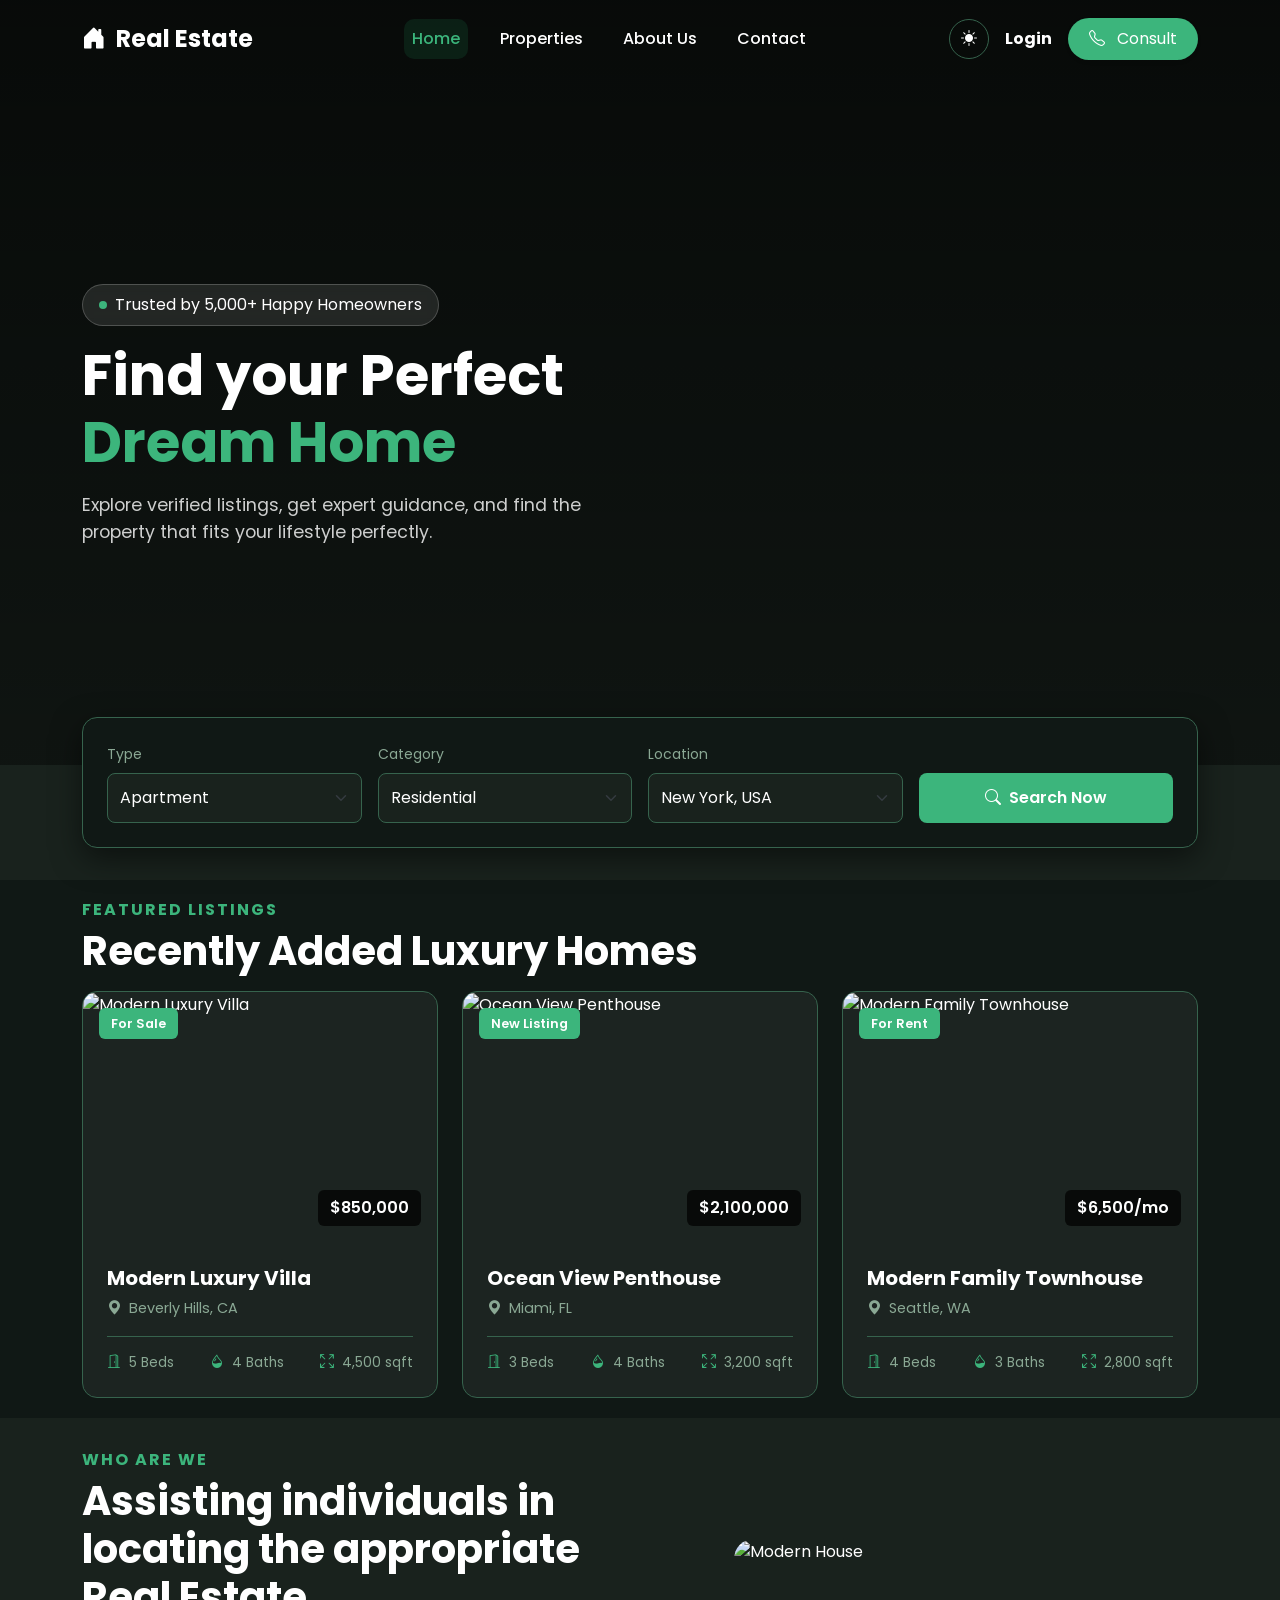
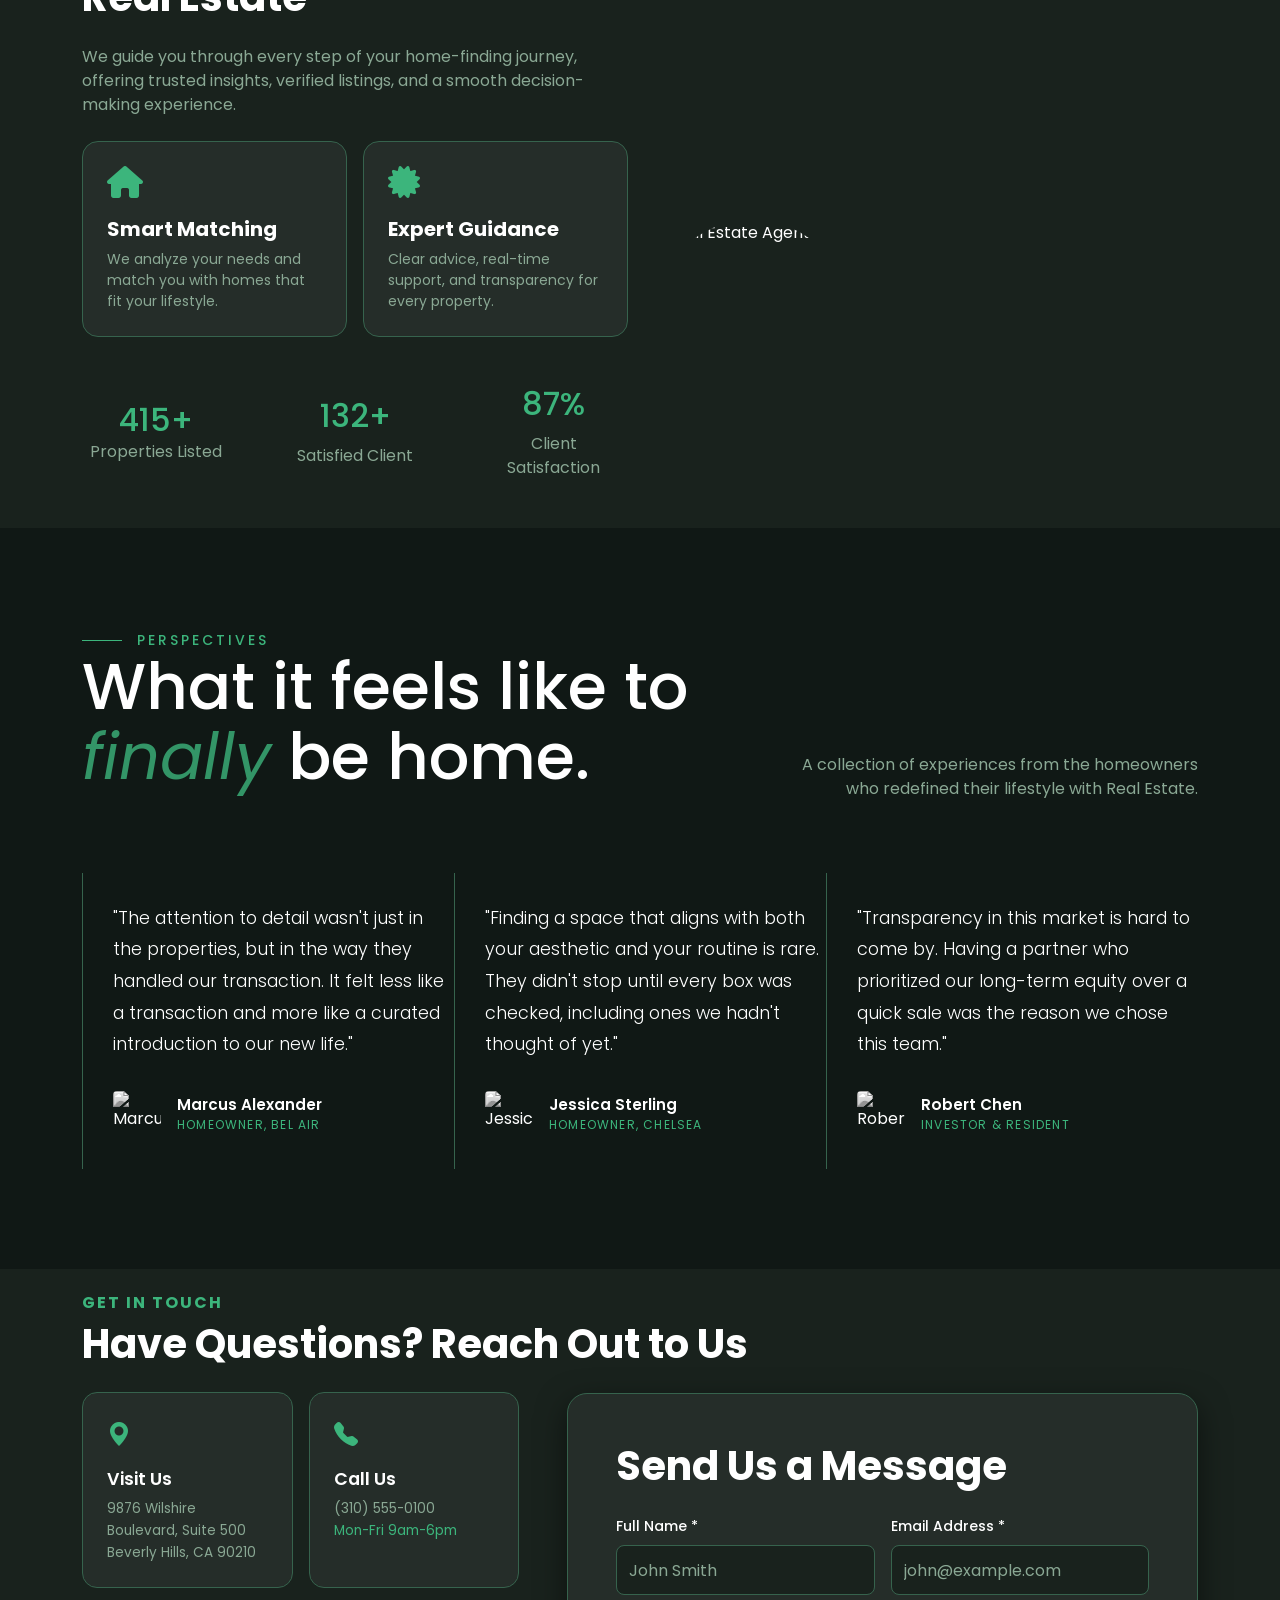
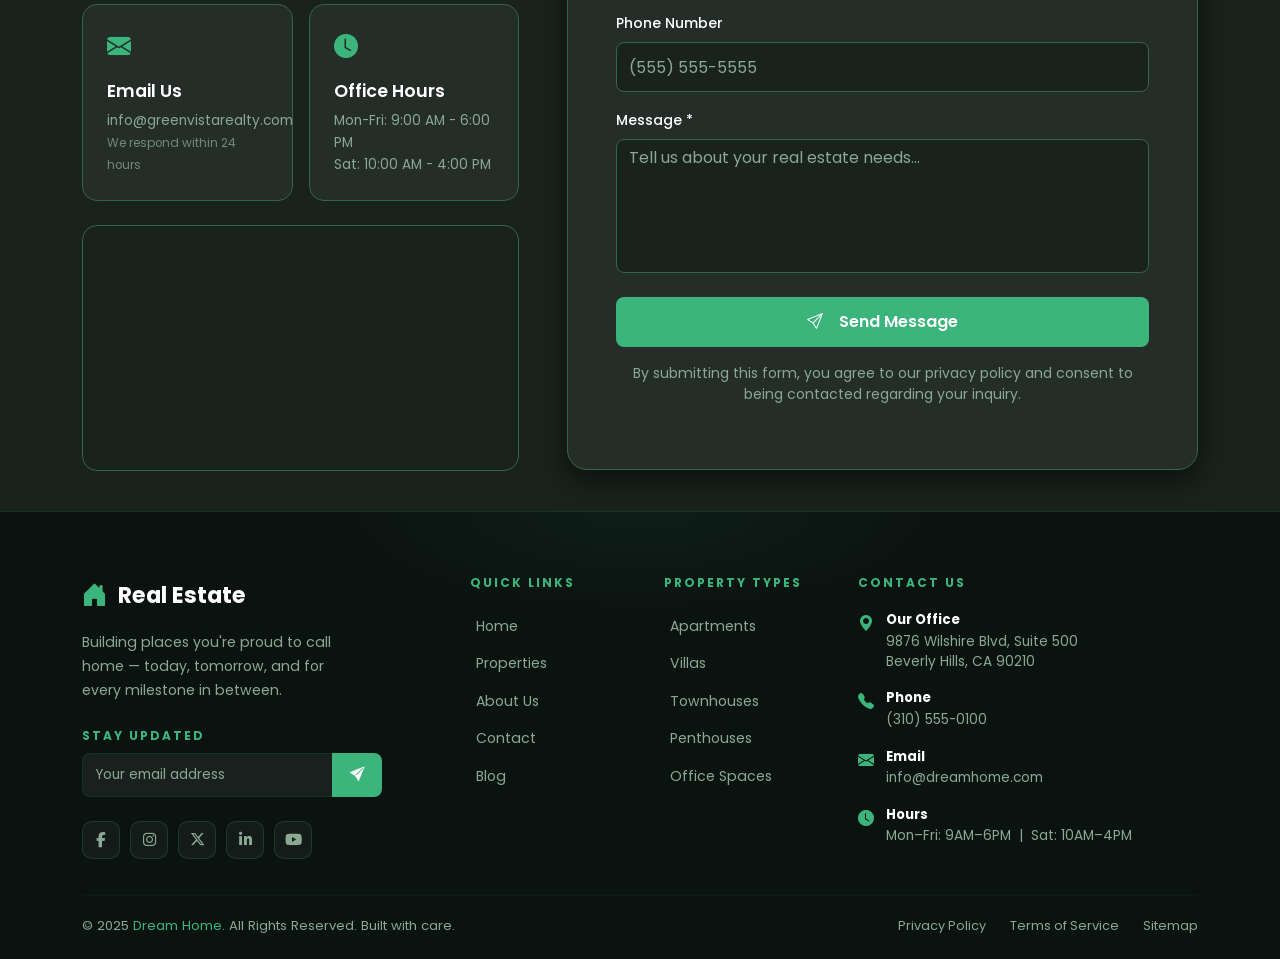
==== commit 208e785c: "Update index.html" ====
--- a/index.html
+++ b/index.html
@@ -161,7 +161,7 @@
                         </div>
                         
                         <div class="container">
-                            <div class="row gap-0 gap-md-5 justify-content-between px-2 my-5">
+                            <div class="row gap-0 gap-md-5 justify-content-between px-2 my-5 align-items-center">
                                 <div class="col-3 count justify-content-center d-flex align-items-center flex-column">
                                     <h2 class="m-0 counter" data-bs-start="0" data-bs-end="500" data-bs-sign="+">500+</h2>
                                     <span class="text-muted-custom text-center">Properties Listed</span>
@@ -421,4 +421,4 @@
     <script src="public/js/script.js"></script>
 </body>
 
-</html>+</html>
--- a/public/css/style.css
+++ b/public/css/style.css
@@ -996,15 +996,16 @@
 }
 
 .stat-divider {
-  width: 1px;
-  height: 60px;
-  background: rgba(255, 255, 255, 0.3);
-  margin: 0 auto;
-}
+ border-right: 1px solid rgba(255, 255, 255, 0.3);
+}
+
 
 .cta-section {
   padding: 80px 0;
   background-color: var(--bg-body);
+}
+.cta-hvr-btn:hover{
+background-color: var(--footer-bg);
 }
 
 .cta-box {
